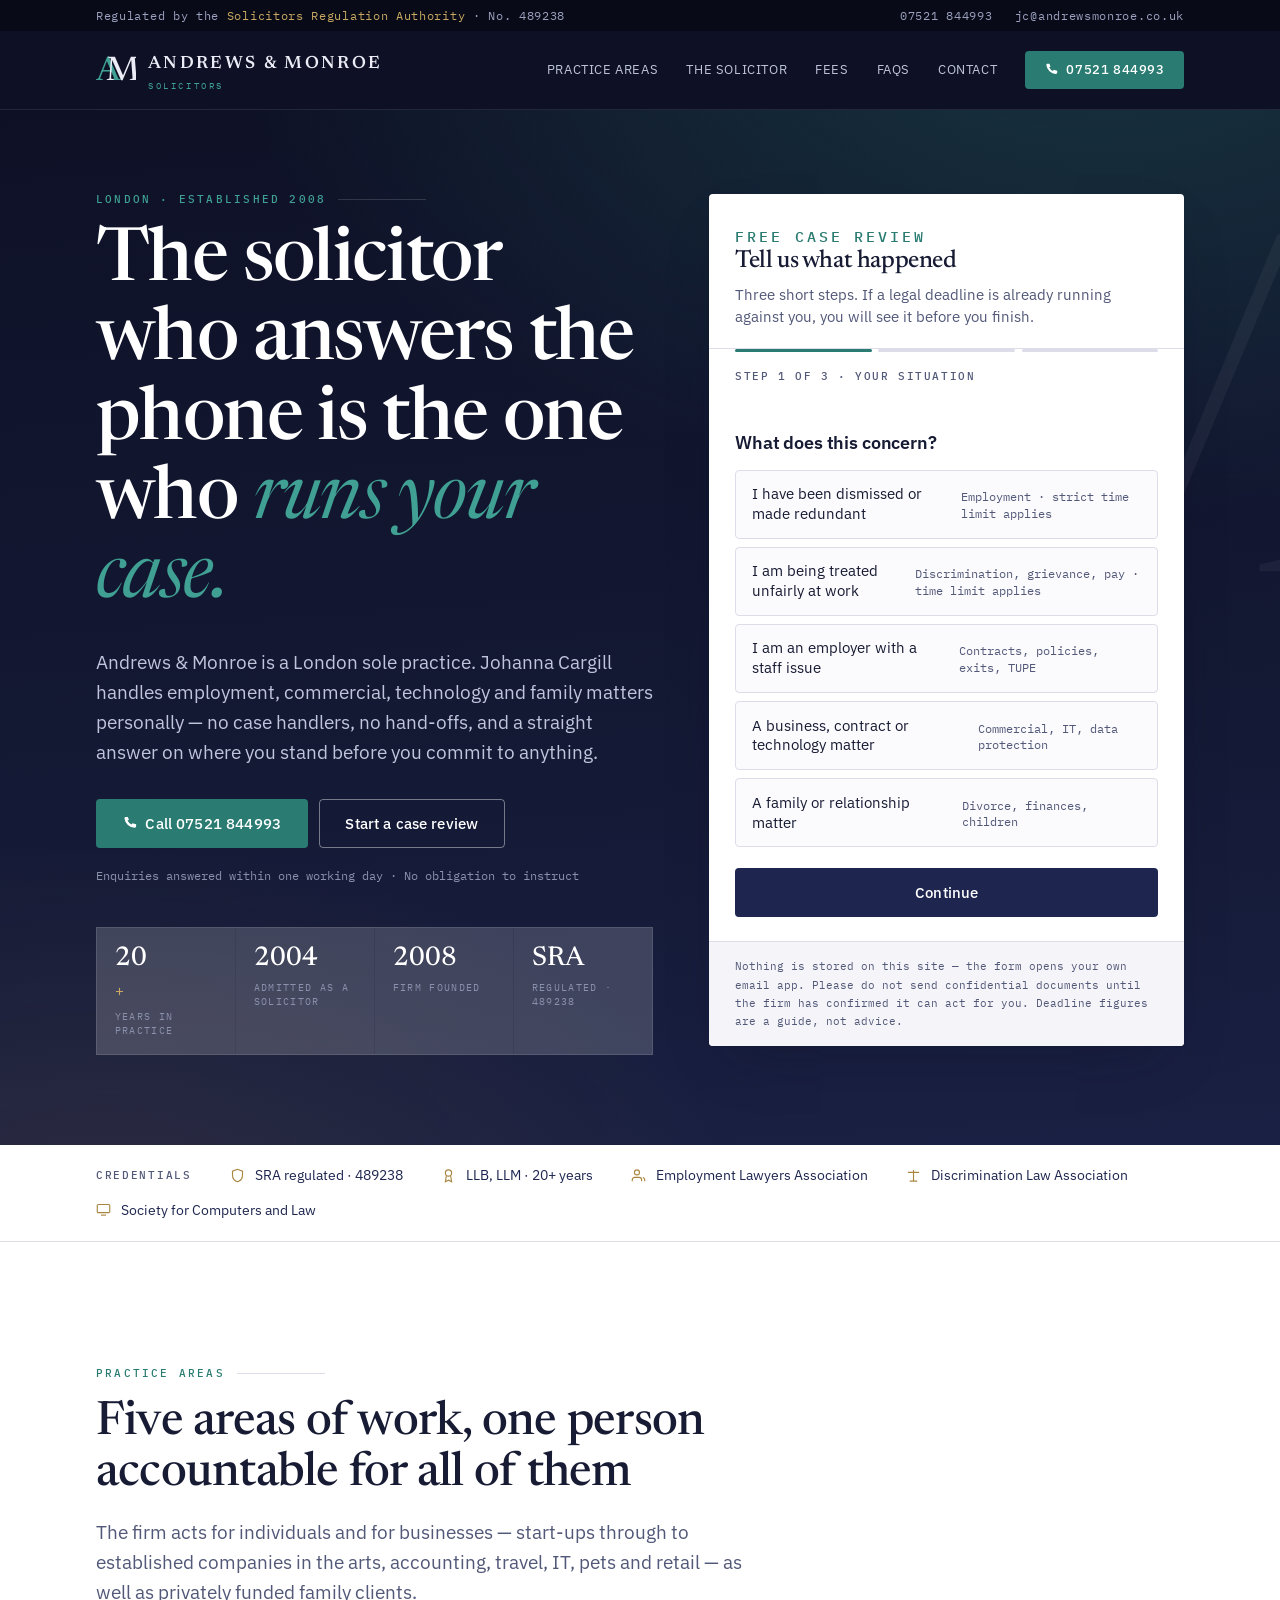
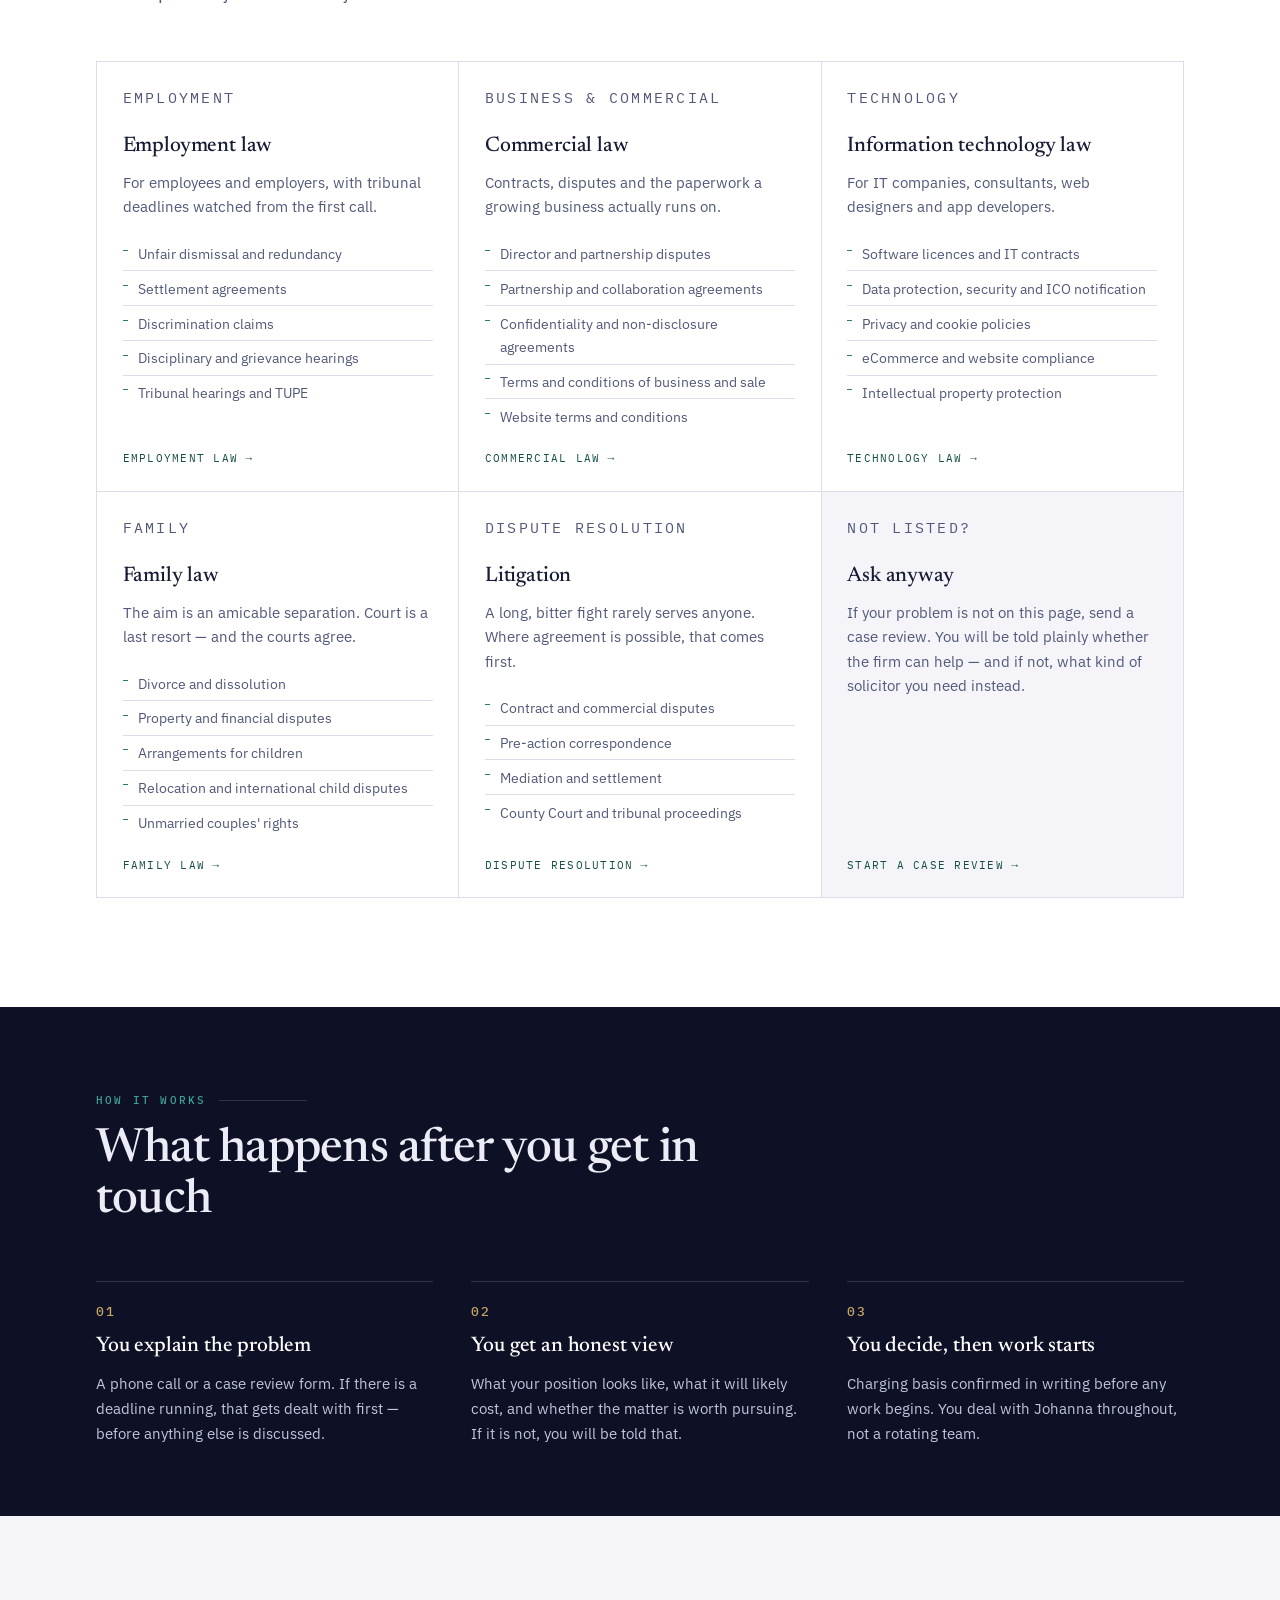
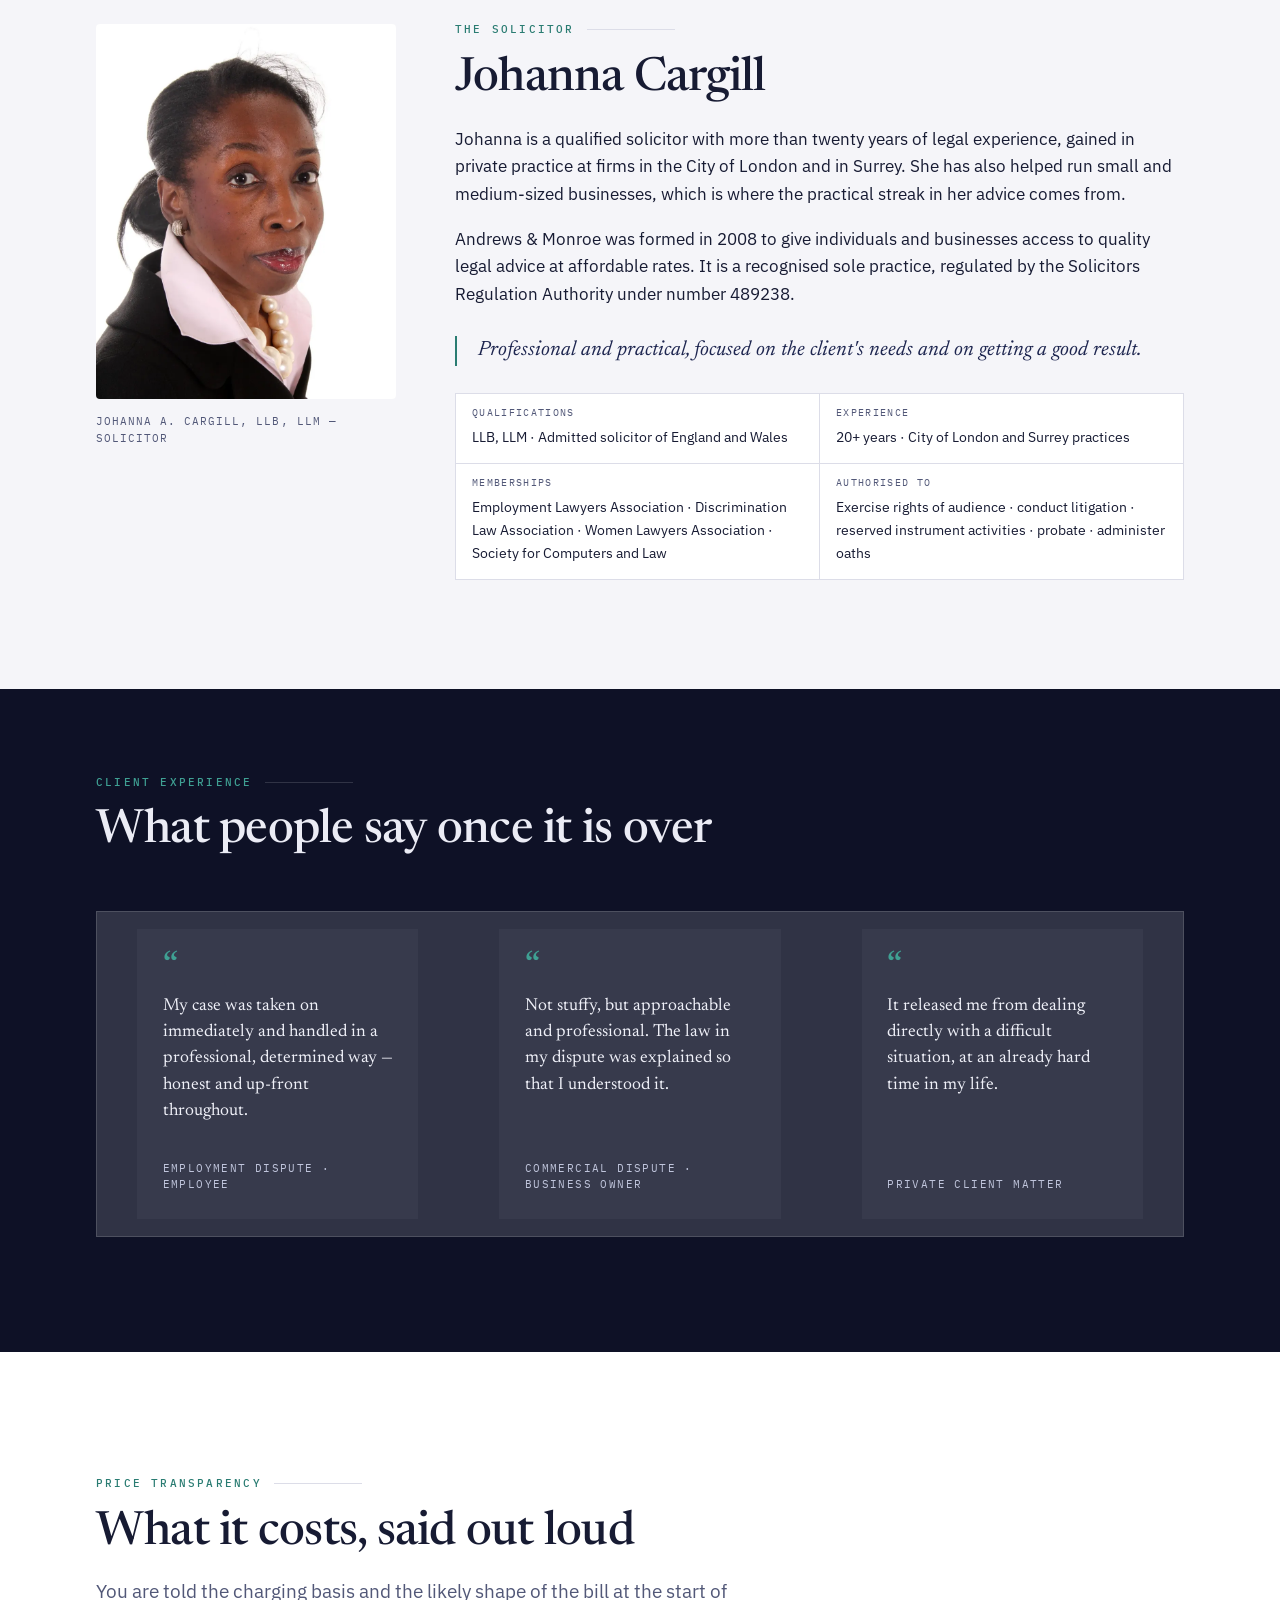
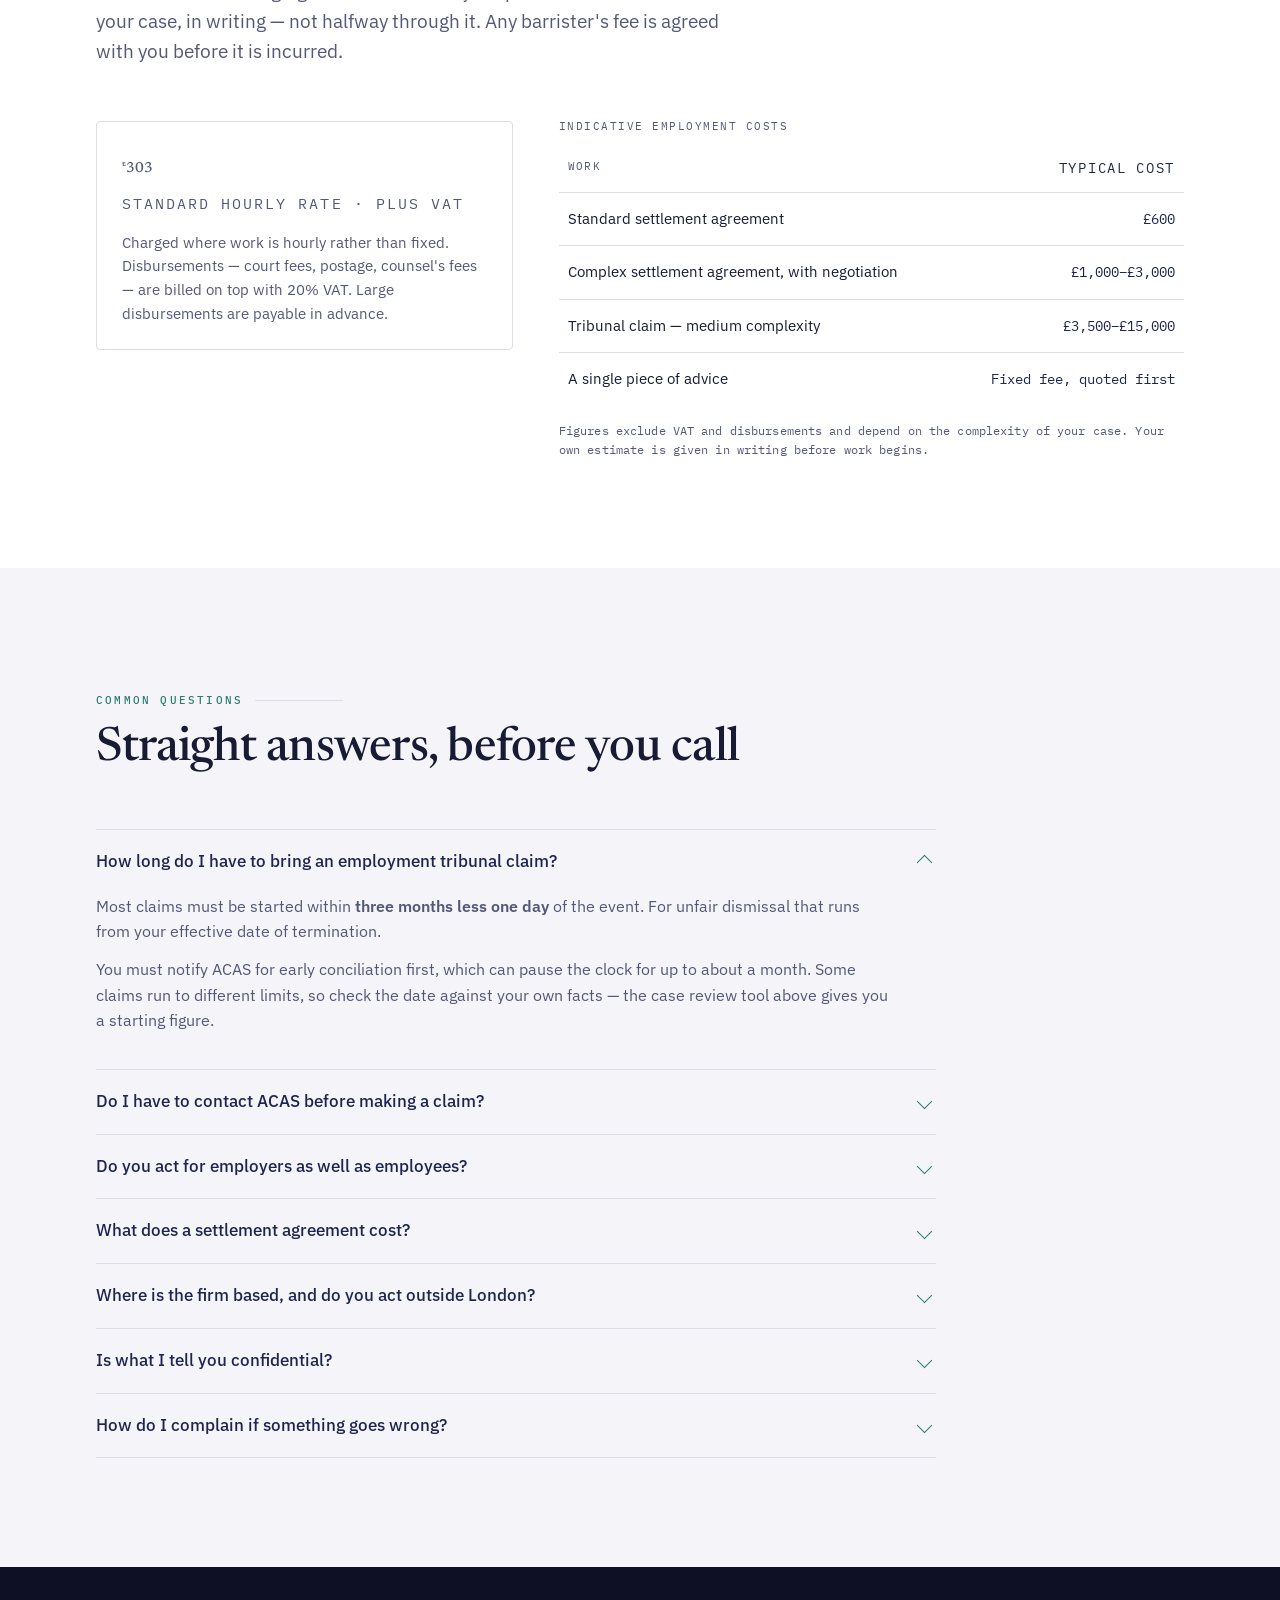
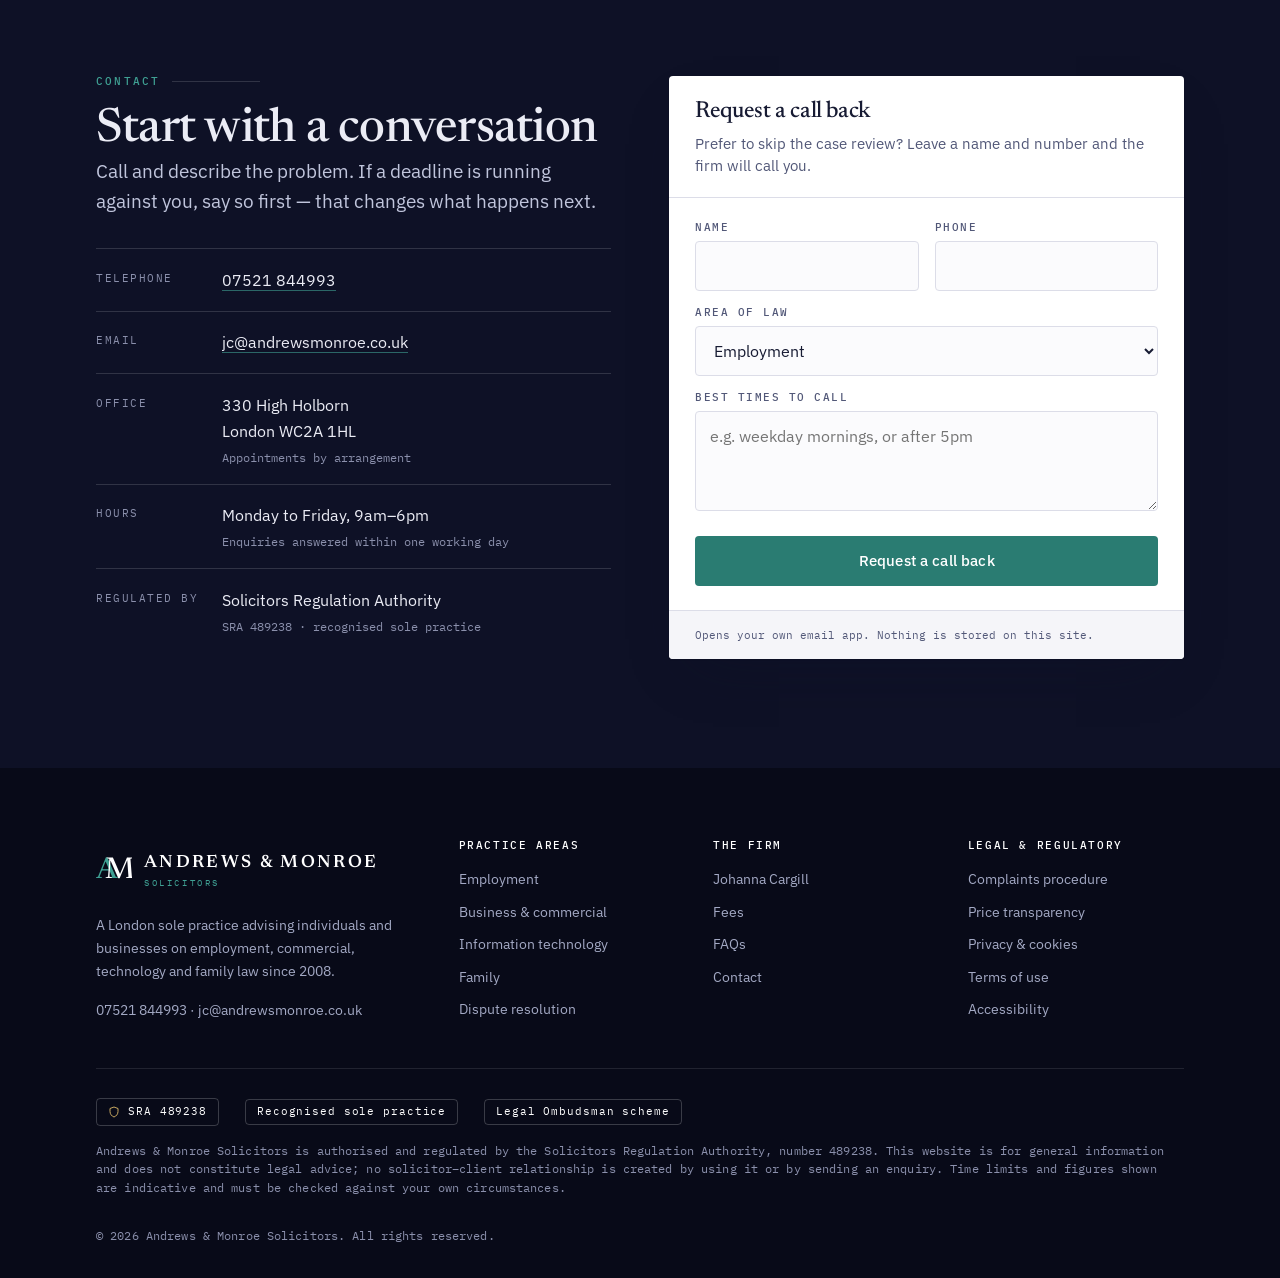
==== index.html @ 08e60b7d "Preview build of the Andrews & Monroe site Ten static pages, shared stylesheet and behaviour, self-h" ====
<!DOCTYPE html>
<html lang="en-GB">
<head>
<meta charset="utf-8">
<meta name="viewport" content="width=device-width, initial-scale=1">
<title>Andrews &amp; Monroe Solicitors | Employment, Commercial, IT &amp; Family Law, London</title>
<meta name="description" content="London solicitors for employment, business, technology and family law. Led by Johanna A. Cargill LLB LLM, 20+ years in practice. SRA regulated, no. 489238. Call 07521 844993.">
<meta name="theme-color" content="#0E1126">
<link rel="canonical" href="https://julianshaw2000.github.io/andrews-monroe-preview/index.html">
<!-- PREVIEW BUILD. Not the production markup: added at deploy time so an
     unfinished site carrying unverified regulatory content is never indexed
     under the firm's name. Remove when the content is signed off. -->
<meta name="robots" content="noindex,nofollow">

<meta property="og:type" content="website">
<meta property="og:site_name" content="Andrews &amp; Monroe Solicitors">
<meta property="og:title" content="Andrews &amp; Monroe Solicitors — London">
<meta property="og:description" content="Employment, commercial, technology and family law. Twenty years in practice. SRA regulated.">
<meta property="og:url" content="https://julianshaw2000.github.io/andrews-monroe-preview/index.html">
<meta property="og:image" content="https://julianshaw2000.github.io/andrews-monroe-preview/assets/og-image.png">
<meta property="og:image:width" content="1200">
<meta property="og:image:height" content="630">
<meta property="og:image:alt" content="Andrews &amp; Monroe Solicitors, London. Regulated by the SRA, number 489238.">
<meta name="twitter:card" content="summary_large_image">

<link rel="icon" href="assets/favicon.svg" type="image/svg+xml">
<!-- Preload only the two faces used above the fold on every page: body
     text and the h1. The rest are discovered from assets/site.css. -->
<link rel="preload" href="assets/fonts/ibm-plex-sans-vf-latin.woff2" as="font" type="font/woff2" crossorigin>
<link rel="preload" href="assets/fonts/newsreader-vf-latin.woff2" as="font" type="font/woff2" crossorigin>

<!-- ==========================================================
     STRUCTURED DATA
     Three blocks: the firm, the solicitor, and the FAQ. The FAQ
     block is what lets AI search surface these answers directly.
     ========================================================== -->
<script type="application/ld+json">
{
  "@context": "https://schema.org",
  "@graph": [
    {
      "@type": "LegalService",
      "@id": "https://www.andrewsmonroe.co.uk/#firm",
      "name": "Andrews & Monroe Solicitors",
      "description": "London sole practice providing employment, business and commercial, information technology, family law and dispute resolution services.",
      "telephone": "+447521844993",
      "email": "jc@andrewsmonroe.co.uk",
      "url": "https://www.andrewsmonroe.co.uk/",
      "foundingDate": "2008",
      "priceRange": "££",
      "identifier": "SRA 489238",
      "address": {
        "@type": "PostalAddress",
        "streetAddress": "330 High Holborn",
        "addressLocality": "London",
        "postalCode": "WC2A 1HL",
        "addressCountry": "GB"
      },
      "areaServed": { "@type": "Country", "name": "United Kingdom" },
      "knowsAbout": ["Employment law","Unfair dismissal","Discrimination","Settlement agreements","Commercial contracts","Data protection","Family law","Dispute resolution"],
      "employee": { "@id": "https://www.andrewsmonroe.co.uk/#jcargill" }
    },
    {
      "@type": "Attorney",
      "@id": "https://www.andrewsmonroe.co.uk/#jcargill",
      "name": "Johanna A. Cargill",
      "jobTitle": "Solicitor",
      "honorificSuffix": "LLB, LLM",
      "worksFor": { "@id": "https://www.andrewsmonroe.co.uk/#firm" },
      "memberOf": [
        { "@type": "Organization", "name": "Employment Lawyers Association" },
        { "@type": "Organization", "name": "Discrimination Law Association" },
        { "@type": "Organization", "name": "Society for Computers and Law" }
      ]
    },
    {
      "@type": "FAQPage",
      "mainEntity": [
        {
          "@type": "Question",
          "name": "How long do I have to bring an employment tribunal claim?",
          "acceptedAnswer": { "@type": "Answer", "text": "Most employment tribunal claims must be started within three months less one day of the event — for unfair dismissal, that runs from your effective date of termination. You must notify ACAS for early conciliation first, which can pause the clock for up to about a month. Some claims run to different limits, so the date should be checked against your own facts." }
        },
        {
          "@type": "Question",
          "name": "Do I have to contact ACAS before making a claim?",
          "acceptedAnswer": { "@type": "Answer", "text": "Yes. Before issuing most employment tribunal claims you must notify ACAS and go through early conciliation. ACAS will issue a certificate, and the conciliation period can extend your time limit. Missing this step will normally stop your claim from being accepted." }
        },
        {
          "@type": "Question",
          "name": "Do you act for employers as well as employees?",
          "acceptedAnswer": { "@type": "Answer", "text": "Yes. The firm advises both sides — employees facing dismissal, redundancy or discrimination, and employers on contracts, policies, handbooks, disciplinary and grievance processes, settlement agreements and TUPE." }
        },
        {
          "@type": "Question",
          "name": "What does a settlement agreement cost?",
          "acceptedAnswer": { "@type": "Answer", "text": "A standard settlement agreement is charged at £600. Where negotiation is needed the cost typically falls between £1,000 and £3,000. Figures exclude VAT and disbursements, and your own estimate is given in writing before work starts." }
        },
        {
          "@type": "Question",
          "name": "Where is the firm based, and do you act outside London?",
          "acceptedAnswer": { "@type": "Answer", "text": "The office is at 330 High Holborn, London WC2A 1HL, in the legal district beside Chancery Lane. The firm acts for clients across England and Wales, and most matters are handled by phone, video and email." }
        },
        {
          "@type": "Question",
          "name": "How do I complain if something goes wrong?",
          "acceptedAnswer": { "@type": "Answer", "text": "Raise it with the firm first and it will be dealt with under the firm's written complaints procedure. If you remain unhappy you can refer the matter to the Legal Ombudsman, normally within six months of the firm's final response. Concerns about a solicitor's conduct can be reported to the Solicitors Regulation Authority." }
        }
      ]
    }
  ]
}
</script>

<link rel="stylesheet" href="assets/site.css">

<style>
/* ============================================================
   HOMEPAGE-ONLY STYLES
   Shared tokens, header, buttons, fields, FAQ, footer and dock
   all come from assets/site.css. This block holds two things:

   A. HOMEPAGE OVERRIDES. The home page deliberately runs a
      larger type scale and a roomier band rhythm than the
      interior pages. That is a design decision, not drift.
   B. COMPONENTS ONLY THIS PAGE USES, so no interior page pays
      to download them.
   ============================================================ */

/* ---- A. HOMEPAGE OVERRIDES ---- */
h1,h2,h3,h4{line-height:1.08}
h1{font-size:clamp(2.6rem,5.9vw,4.6rem);letter-spacing:-.022em}
h2{font-size:clamp(1.95rem,3.7vw,2.95rem);letter-spacing:-.016em}
h3{font-size:1.32rem;letter-spacing:-.008em;line-height:1.22}
.kicker{margin-bottom:1.15rem}
.band{padding-block:clamp(62px,8.5vw,116px)}
.band.slim{padding-block:clamp(44px,5.5vw,72px)}
.head{margin-bottom:clamp(32px,4.4vw,54px)}
.head p{margin-top:1.1rem}
.foot{padding-block:clamp(46px,6vw,72px) 2rem}
.faq summary{padding:1.25rem 2.4rem 1.25rem 0;font-size:1.06rem}
.faq summary::after{top:1.65rem}
.faq__a{font-size:.98rem}
/* the fees table sets its figures in mono, right-aligned */
td:last-child,th:last-child{text-align:right;white-space:nowrap;font-family:var(--mono);font-size:.89rem;color:var(--navy)}
/* the intake wizard shows the verdict with the hidden attribute
   rather than a class, so it needs no display rule of its own */
.verdict{padding:1.15rem 1.2rem;margin-bottom:1.3rem}
.verdict__l{margin-bottom:.55rem}
.verdict__d{font-size:clamp(1.4rem,3.2vw,1.85rem)}
.verdict__c{margin-top:.8rem}
.verdict p{margin:.9rem 0 0}

/* ---- B.1 HERO ---- */
.hero{
  position:relative;overflow:hidden;color:#EBECF5;
  background:
    radial-gradient(115% 85% at 86% -12%,rgba(42,124,114,.34),transparent 60%),
    radial-gradient(80% 60% at 8% 108%,rgba(169,134,63,.13),transparent 62%),
    linear-gradient(176deg,var(--ink),#141935 62%,#1A2043);
  padding-block:clamp(52px,6.6vw,92px) clamp(0px,0vw,0px);
}
.hero__wm{position:absolute;right:-7%;top:8%;width:min(620px,62vw);opacity:.045;pointer-events:none}
.hero__grid{position:relative;display:grid;gap:clamp(36px,4.4vw,60px);grid-template-columns:minmax(0,1.08fr) minmax(0,.92fr);align-items:start}
@media (max-width:1040px){.hero__grid{grid-template-columns:1fr}}
.hero h1{color:#fff}
.hero h1 em{font-style:italic;font-weight:400;color:var(--teal-lift)}
.hero__lede{margin-top:1.6rem}
.hero__cta{display:flex;flex-wrap:wrap;gap:.7rem;margin-top:2rem}
.hero__reassure{margin-top:1.1rem;font:400 .78rem/1.6 var(--mono);color:var(--slate-2)}

/* trust row — visible inside the first screen */
.trust{margin:2.6rem 0 0;padding:0;list-style:none;display:grid;grid-template-columns:repeat(4,1fr);gap:1px;background:var(--rule-2);border:1px solid var(--rule-2)}
@media (max-width:700px){.trust{grid-template-columns:repeat(2,1fr)}}
.trust li{background:rgba(255,255,255,.035);padding:1.05rem 1.1rem}
.trust b{display:block;font:500 1.7rem/1 var(--serif);color:#fff}
.trust b .u{font-size:.55em;color:var(--brass-lift)}
.trust span{display:block;font:400 .64rem/1.35 var(--mono);text-transform:uppercase;letter-spacing:.13em;color:var(--slate-2);margin-top:.55rem}

/* hero bleeds into the intake card, which overlaps the next band */
.hero__pad{height:clamp(58px,7vw,96px)}

/* ---- B.2 INTAKE (signature element) ---- */
.intake{background:var(--white);color:var(--text);border-radius:var(--r);box-shadow:var(--lift);overflow:hidden}
.intake__top{padding:1.45rem 1.6rem 1.2rem;border-bottom:1px solid var(--rule)}
.intake__top h2{font-size:1.55rem}
.intake__top p{margin:.55rem 0 0;font-size:.92rem;color:var(--slate);line-height:1.52}
.intake__body{padding:1.5rem 1.6rem}

.prog{display:flex;gap:.4rem;padding:0 1.6rem 1.2rem}
.prog i{height:3px;flex:1;background:var(--rule);border-radius:2px;transition:background .3s}
.prog i.on{background:var(--teal)}
.prog__txt{font:500 .66rem/1 var(--mono);text-transform:uppercase;letter-spacing:.15em;color:var(--slate);padding:0 1.6rem .9rem}

.step{display:none}
.step.on{display:block;animation:fade .34s cubic-bezier(.2,.7,.3,1) both}
@keyframes fade{from{opacity:0;transform:translateY(8px)}to{opacity:1;transform:none}}
.step h3{font-size:1.15rem;font-family:var(--sans);font-weight:600;margin-bottom:1rem}

.choices{display:grid;gap:.5rem;margin-bottom:1.3rem}
.choice{
  display:flex;align-items:center;gap:.8rem;padding:.85rem 1rem;
  border:1px solid var(--rule);border-radius:var(--r);background:var(--paper-2);
  cursor:pointer;text-align:left;font:400 .96rem/1.3 var(--sans);color:var(--text);
  transition:border-color .18s,background .18s;width:100%;
}
.choice:hover{border-color:var(--teal);background:#fff}
.choice[aria-pressed="true"]{border-color:var(--teal);background:rgba(42,124,114,.07);box-shadow:inset 0 0 0 1px var(--teal)}
.choice u{display:block;text-decoration:none;font:400 .74rem/1.4 var(--mono);color:var(--slate);margin-top:.2rem}

.done{text-align:center;padding:.5rem 0 1rem}
.done__tick{width:46px;height:46px;margin:0 auto 1rem;border-radius:50%;background:rgba(42,124,114,.12);display:grid;place-items:center}
.done h3{font-family:var(--serif);font-weight:500;font-size:1.5rem;margin-bottom:.7rem}
.done p{font-size:.94rem;color:var(--slate)}

.intake__foot{background:var(--paper);border-top:1px solid var(--rule);padding:.95rem 1.6rem}
.intake__foot p{margin:0;font:400 .71rem/1.62 var(--mono);color:var(--slate)}

/* ---- B.3 CREDENTIAL BELT ---- */
.belt{background:var(--white);border-bottom:1px solid var(--rule)}
.belt__in{display:flex;flex-wrap:wrap;align-items:center;gap:1.1rem 2.4rem;padding-block:1.4rem}
.belt__lab{font:500 .66rem/1 var(--mono);text-transform:uppercase;letter-spacing:.16em;color:var(--slate)}
.belt__i{display:flex;align-items:center;gap:.6rem;font:400 .87rem/1.2 var(--sans);color:var(--navy)}
.belt__i svg{flex:none;color:var(--brass)}

/* ---- B.4 PRACTICE AREAS ---- */
.areas{display:grid;gap:1px;background:var(--rule);border:1px solid var(--rule);grid-template-columns:repeat(3,1fr)}
@media (max-width:940px){.areas{grid-template-columns:repeat(2,1fr)}}
@media (max-width:620px){.areas{grid-template-columns:1fr}}
.area{background:var(--white);padding:1.75rem 1.6rem 1.7rem;display:flex;flex-direction:column;text-decoration:none;color:inherit;position:relative;transition:background .22s}
.area::after{content:"";position:absolute;inset:0 auto 0 0;width:2px;background:var(--teal);transform:scaleY(0);transform-origin:top;transition:transform .3s cubic-bezier(.2,.7,.3,1)}
.area:hover{background:var(--paper-2)}
.area:hover::after{transform:scaleY(1)}
.area__k{font:400 .65rem/1 var(--mono);text-transform:uppercase;letter-spacing:.15em;color:var(--slate)}
.area h3{margin:.75rem 0 .7rem}
.area > p{font-size:.94rem;color:var(--slate);margin-bottom:1.05rem}
.area ul{margin:0;padding:0;list-style:none;font-size:.9rem;color:var(--slate)}
.area li{padding:.33rem 0 .33rem .95rem;position:relative;border-top:1px solid var(--rule)}
.area li:first-child{border-top:0}
.area li::before{content:"";position:absolute;left:0;top:.93em;width:5px;height:1px;background:var(--teal)}
.area__go{margin-top:auto;padding-top:1.2rem;font:400 .71rem/1 var(--mono);letter-spacing:.11em;text-transform:uppercase;color:var(--teal-deep);display:inline-flex;align-items:center;gap:.45rem}
.area__go span{transition:transform .2s;display:inline-block}
.area:hover .area__go span{transform:translateX(4px)}
.area.quiet{background:var(--paper)}

/* ---- B.5 PROCESS (a real sequence, so numbered) ---- */
.steps{display:grid;gap:clamp(24px,3vw,40px);grid-template-columns:repeat(3,1fr);counter-reset:s}
@media (max-width:820px){.steps{grid-template-columns:1fr}}
.stepc{counter-increment:s;padding-top:1.5rem;border-top:1px solid var(--rule-2)}
.stepc::before{content:"0" counter(s);display:block;font:500 .8rem/1 var(--mono);letter-spacing:.14em;color:var(--brass-lift);margin-bottom:1rem}
.stepc h3{color:#fff;margin-bottom:.7rem}
.stepc p{font-size:.95rem;color:#C0C5DC}

/* ---- B.6 BIO ---- */
.bio{display:grid;gap:clamp(30px,4.6vw,62px);grid-template-columns:minmax(0,300px) minmax(0,1fr);align-items:start}
@media (max-width:880px){.bio{grid-template-columns:1fr}}
.shot{position:relative;background:var(--navy);border-radius:var(--r);overflow:hidden;aspect-ratio:4/5}
/* The 4:5 box is fixed, so object-fit does the cropping rather than the
   image dictating the layout. The intrinsic width/height on the <img>
   reserves the space before it loads, so nothing shifts. */
.shot img{width:100%;height:100%;object-fit:cover;display:block}
.shot__cap{margin-top:.8rem;font:400 .71rem/1.5 var(--mono);letter-spacing:.09em;text-transform:uppercase;color:var(--slate)}
.bio blockquote{margin:1.7rem 0;padding-left:1.3rem;border-left:2px solid var(--teal);font:italic 400 1.3rem/1.45 var(--serif);color:var(--navy)}
.creds{margin:1.7rem 0 0;padding:0;list-style:none;display:grid;gap:1px;background:var(--rule);border:1px solid var(--rule);grid-template-columns:repeat(2,1fr)}
@media (max-width:560px){.creds{grid-template-columns:1fr}}
.creds li{background:var(--white);padding:.9rem 1rem;font-size:.9rem}
.creds b{display:block;font:400 .64rem/1 var(--mono);text-transform:uppercase;letter-spacing:.13em;color:var(--slate);margin-bottom:.4rem;font-weight:400}

/* ---- B.7 TESTIMONIALS ---- */
.quotes{display:grid;gap:1px;background:var(--rule-2);border:1px solid var(--rule-2);grid-template-columns:repeat(3,1fr)}
@media (max-width:860px){.quotes{grid-template-columns:1fr}}
.q{background:rgba(255,255,255,.035);padding:1.7rem 1.6rem;display:flex;flex-direction:column}
.q__m{font:500 2.3rem/.6 var(--serif);color:var(--teal-lift);display:block;margin-bottom:.9rem}
.q p{font:400 1.09rem/1.5 var(--serif);color:#EFF0F8}
/* Not --slate-2 here. The quote panel stacks two white overlays over
   --ink, lifting its background to about #37394B, where --slate-2 falls
   to 3.61:1. #C0C5DC is the site's existing dark-background secondary
   colour and clears 6.6:1 on the same panel. */
.q cite{margin-top:auto;padding-top:1.1rem;font:400 .67rem/1.5 var(--mono);font-style:normal;text-transform:uppercase;letter-spacing:.13em;color:#C0C5DC}

/* ---- B.8 FEES ---- */
.fees{display:grid;gap:clamp(28px,3.6vw,54px);grid-template-columns:minmax(0,.8fr) minmax(0,1.2fr);align-items:start}
@media (max-width:880px){.fees{grid-template-columns:1fr}}
.rate{background:var(--white);border:1px solid var(--rule);border-radius:var(--r);padding:1.5rem 1.55rem}
.rate__n{font:500 clamp(2.6rem,6vw,3.5rem)/1 var(--serif);color:var(--navy)}
.rate__n sup{font-size:.4em;vertical-align:super;color:var(--slate)}
.rate__u{font:400 .68rem/1.4 var(--mono);text-transform:uppercase;letter-spacing:.14em;color:var(--slate);margin-top:.65rem}
.rate p{margin-top:1.05rem;font-size:.91rem;color:var(--slate)}

/* ---- B.9 CONTACT ---- */
.contact{display:grid;gap:clamp(34px,4.6vw,66px);grid-template-columns:1fr 1fr;align-items:start}
@media (max-width:880px){.contact{grid-template-columns:1fr}}
.dl{margin:2rem 0 0}
.dl > div{display:grid;grid-template-columns:110px 1fr;gap:1rem;padding:1.1rem 0;border-top:1px solid var(--rule-2)}
@media (max-width:480px){.dl > div{grid-template-columns:1fr;gap:.3rem}}
.dl dt{font:400 .67rem/1.4 var(--mono);text-transform:uppercase;letter-spacing:.14em;color:var(--slate-2);padding-top:.24rem}
.dl dd{margin:0;font-size:1.01rem;color:#EBECF5}
.dl dd a{text-decoration:none;border-bottom:1px solid rgba(63,160,147,.6)}
.dl dd a:hover{color:#fff;border-bottom-color:var(--teal-lift)}
.dl small{display:block;font:400 .72rem/1.5 var(--mono);color:var(--slate-2);margin-top:.3rem}
</style>
</head>

<body>
<a class="skip" href="#main">Skip to main content</a>

<!-- ================= UTILITY STRIP ================= -->
<!-- role="region" so the SRA number and contact details are not
     orphaned outside every landmark on the page. -->
<div class="strip" role="region" aria-label="Regulatory and contact details">
  <div class="strip__in">
    <span>Regulated by the <b>Solicitors Regulation Authority</b> &middot; No. 489238</span>
    <span class="strip__right">
      <a href="tel:+447521844993">07521 844993</a>
      <a href="mailto:jc@andrewsmonroe.co.uk">jc@andrewsmonroe.co.uk</a>
    </span>
  </div>
</div>

<!-- ================= HEADER ================= -->
<header class="bar">
  <div class="bar__in">
    <a class="brand" href="#top" aria-label="Andrews and Monroe Solicitors — home">
      <svg class="mono-mark" width="40" height="34" viewBox="0 0 40 34" aria-hidden="true">
        <text x="0" y="27" font-size="34" fill="#3FA093">A</text>
        <text x="10" y="27" font-size="34" fill="currentColor">M</text>
      </svg>
      <span>
        <span class="brand__n">Andrews &amp; Monroe</span>
        <span class="brand__s">Solicitors</span>
      </span>
    </a>

    <button class="burger" id="burger" aria-expanded="false" aria-controls="nav" aria-label="Open menu"><i></i></button>

    <nav class="nav" id="nav" aria-label="Main">
      <a href="#areas">Practice areas</a>
      <a href="#bio">The solicitor</a>
      <a href="#fees">Fees</a>
      <a href="#faq">FAQs</a>
      <a href="#contact">Contact</a>
      <a class="btn teal" href="tel:+447521844993">
        <svg width="13" height="13" viewBox="0 0 16 16" fill="currentColor" aria-hidden="true"><path d="M3.2 1h2.3l1.3 3.2-1.6 1a8.6 8.6 0 0 0 4.6 4.6l1-1.6L15 9.5v2.3c0 .9-.7 1.6-1.6 1.6A12.4 12.4 0 0 1 1.6 2.6C1.6 1.7 2.3 1 3.2 1Z"/></svg>
        07521 844993
      </a>
    </nav>
  </div>
</header>

<main id="main">

<!-- ================= HERO ================= -->
<section class="hero dark" id="top">
  <svg class="hero__wm" viewBox="0 0 200 150" aria-hidden="true">
    <text x="0" y="122" font-family="Newsreader, serif" font-size="152" fill="#3FA093">A</text>
    <text x="54" y="122" font-family="Newsreader, serif" font-size="152" fill="#ffffff">M</text>
  </svg>

  <div class="shell hero__grid">
    <div>
      <p class="kicker">London &middot; Established 2008</p>
      <h1>The solicitor who answers the phone is the one who <em>runs your case.</em></h1>
      <p class="lede hero__lede">Andrews &amp; Monroe is a London sole practice. Johanna Cargill handles employment,
        commercial, technology and family matters personally — no case handlers, no hand-offs, and a straight answer on
        where you stand before you commit to anything.</p>

      <div class="hero__cta">
        <a class="btn teal" href="tel:+447521844993">
          <svg width="14" height="14" viewBox="0 0 16 16" fill="currentColor" aria-hidden="true"><path d="M3.2 1h2.3l1.3 3.2-1.6 1a8.6 8.6 0 0 0 4.6 4.6l1-1.6L15 9.5v2.3c0 .9-.7 1.6-1.6 1.6A12.4 12.4 0 0 1 1.6 2.6C1.6 1.7 2.3 1 3.2 1Z"/></svg>
          Call 07521 844993
        </a>
        <a class="btn line" href="#intake">Start a case review</a>
      </div>
      <p class="hero__reassure">Enquiries answered within one working day &middot; No obligation to instruct</p>

      <ul class="trust">
        <li><b>20<span class="u">+</span></b><span>Years in practice</span></li>
        <!-- Was "95% of clients satisfied with outcome", carried over from the
             current Squarespace site with no verifiable source. Replaced with the
             admission date, which anyone can check on the SRA and Law Society
             registers. "20+ years" above is the rounded duration; this is the
             primary fact behind it. -->
        <li><b>2004</b><span>Admitted as a solicitor</span></li>
        <li><b>2008</b><span>Firm founded</span></li>
        <li><b>SRA</b><span>Regulated &middot; 489238</span></li>
      </ul>
    </div>

    <!-- ===== SIGNATURE: three-step case review with deadline triage ===== -->
    <div class="intake" id="intake">
      <div class="intake__top">
        <!-- TODO(verify): "Free case review" is a price claim. Confirm the first
             call and case review really are free of charge in every instance,
             and that nothing is chargeable before the client care letter. If
             there is any qualification, say it here rather than in the footer. -->
        <p class="kicker" style="color:var(--teal)">Free case review</p>
        <h2>Tell us what happened</h2>
        <p>Three short steps. If a legal deadline is already running against you, you will see it before you finish.</p>
      </div>

      <div class="prog" aria-hidden="true"><i class="on" id="p1"></i><i id="p2"></i><i id="p3"></i></div>
      <p class="prog__txt" id="ptxt">Step 1 of 3 &middot; Your situation</p>

      <div class="intake__body">

        <!-- STEP 1 -->
        <div class="step on" id="s1">
          <h3>What does this concern?</h3>
          <div class="choices" id="matter" role="group" aria-label="Type of matter">
            <button class="choice" type="button" data-v="dismissal" data-clock="1" aria-pressed="false">I have been dismissed or made redundant<u>Employment &middot; strict time limit applies</u></button>
            <button class="choice" type="button" data-v="discrimination" data-clock="1" aria-pressed="false">I am being treated unfairly at work<u>Discrimination, grievance, pay &middot; time limit applies</u></button>
            <button class="choice" type="button" data-v="employer" data-clock="0" aria-pressed="false">I am an employer with a staff issue<u>Contracts, policies, exits, TUPE</u></button>
            <button class="choice" type="button" data-v="business" data-clock="0" aria-pressed="false">A business, contract or technology matter<u>Commercial, IT, data protection</u></button>
            <button class="choice" type="button" data-v="family" data-clock="0" aria-pressed="false">A family or relationship matter<u>Divorce, finances, children</u></button>
          </div>
          <p class="err" id="e1">Choose the option that fits best — you can explain the detail later.</p>
          <button class="btn dark-btn full" id="n1" type="button">Continue</button>
        </div>

        <!-- STEP 2 -->
        <div class="step" id="s2">
          <h3 id="s2h">When did it happen?</h3>
          <label class="field" for="d2">
            <span class="field__l">Date of the event</span>
            <input type="date" id="d2">
          </label>
          <p class="err" id="e2">Please enter a date so the time limit can be checked.</p>
          <div class="verdict" id="verdict" hidden>
            <p class="verdict__l" id="vl">Likely deadline to start a claim</p>
            <p class="verdict__d" id="vd"></p>
            <p class="verdict__c"><b id="vn"></b> <span id="vu"></span></p>
            <p id="vnote"></p>
          </div>
          <div class="row">
            <button class="btn line-dark" id="b2" type="button">Back</button>
            <button class="btn dark-btn" id="n2" type="button">Continue</button>
          </div>
        </div>

        <!-- STEP 3 -->
        <div class="step" id="s3">
          <h3>How should we reach you?</h3>
          <div class="pair">
            <label class="field" for="f-name"><span class="field__l">Name</span><input type="text" id="f-name" autocomplete="name"></label>
            <label class="field" for="f-tel"><span class="field__l">Phone</span><input type="tel" id="f-tel" autocomplete="tel"></label>
          </div>
          <label class="field" for="f-mail"><span class="field__l">Email</span><input type="email" id="f-mail" autocomplete="email"></label>
          <label class="field" for="f-msg"><span class="field__l">Anything else &amp; best times to call</span><textarea id="f-msg" placeholder="A sentence or two is plenty."></textarea></label>
          <p class="err" id="e3">A name and a phone number or email are needed so the firm can reply.</p>
          <div class="row">
            <button class="btn line-dark" id="b3" type="button">Back</button>
            <button class="btn teal" id="send" type="button">Send case review</button>
          </div>
        </div>

        <!-- DONE -->
        <div class="step" id="s4">
          <div class="done">
            <div class="done__tick" aria-hidden="true">
              <svg width="22" height="22" viewBox="0 0 24 24" fill="none" stroke="#2A7C72" stroke-width="2.2" stroke-linecap="round" stroke-linejoin="round"><path d="M20 6 9 17l-5-5"/></svg>
            </div>
            <h3>Your email app is open</h3>
            <p>Your details are ready to send to jc@andrewsmonroe.co.uk. Press send in your mail app and the firm will
              come back to you within one working day. If it is urgent, call 07521 844993 now.</p>
            <div class="row" style="margin-top:1.3rem">
              <a class="btn teal" href="tel:+447521844993">Call instead</a>
              <button class="btn line-dark" id="again" type="button">Start again</button>
            </div>
          </div>
        </div>

      </div>

      <div class="intake__foot">
        <p>Nothing is stored on this site — the form opens your own email app. Please do not send confidential documents
          until the firm has confirmed it can act for you. Deadline figures are a guide, not advice.</p>
      </div>
    </div>
  </div>
  <div class="hero__pad"></div>
</section>

<!-- ================= CREDENTIAL BELT ================= -->
<div class="belt">
  <div class="shell belt__in">
    <span class="belt__lab">Credentials</span>
    <span class="belt__i"><svg width="15" height="15" viewBox="0 0 24 24" fill="none" stroke="currentColor" stroke-width="1.8"><path d="M12 2 4 5v6c0 5 3.4 9.4 8 11 4.6-1.6 8-6 8-11V5l-8-3Z"/></svg> SRA regulated &middot; 489238</span>
    <span class="belt__i"><svg width="15" height="15" viewBox="0 0 24 24" fill="none" stroke="currentColor" stroke-width="1.8"><circle cx="12" cy="8" r="5"/><path d="M8.5 13 7 22l5-2.5 5 2.5-1.5-9"/></svg> LLB, LLM &middot; 20+ years</span>
    <span class="belt__i"><svg width="15" height="15" viewBox="0 0 24 24" fill="none" stroke="currentColor" stroke-width="1.8"><path d="M17 21v-2a4 4 0 0 0-4-4H6a4 4 0 0 0-4 4v2"/><circle cx="9.5" cy="7" r="4"/><path d="M22 21v-2a4 4 0 0 0-3-3.9"/></svg> Employment Lawyers Association</span>
    <span class="belt__i"><svg width="15" height="15" viewBox="0 0 24 24" fill="none" stroke="currentColor" stroke-width="1.8"><path d="M12 3v18M3 7h18M6 21h12"/></svg> Discrimination Law Association</span>
    <span class="belt__i"><svg width="15" height="15" viewBox="0 0 24 24" fill="none" stroke="currentColor" stroke-width="1.8"><rect x="2" y="4" width="20" height="13" rx="2"/><path d="M8 21h8"/></svg> Society for Computers and Law</span>
  </div>
</div>

<!-- ================= PRACTICE AREAS ================= -->
<section class="band white" id="areas">
  <div class="shell">
    <div class="head rv">
      <p class="kicker">Practice areas</p>
      <h2>Five areas of work, one person accountable for all of them</h2>
      <p class="lede">The firm acts for individuals and for businesses — start-ups through to established companies in
        the arts, accounting, travel, IT, pets and retail — as well as privately funded family clients.</p>
    </div>

    <div class="areas rv">
      <a class="area" href="employment.html">
        <p class="area__k">Employment</p>
        <h3>Employment law</h3>
        <p>For employees and employers, with tribunal deadlines watched from the first call.</p>
        <ul>
          <li>Unfair dismissal and redundancy</li>
          <li>Settlement agreements</li>
          <li>Discrimination claims</li>
          <li>Disciplinary and grievance hearings</li>
          <li>Tribunal hearings and TUPE</li>
        </ul>
        <span class="area__go">Employment law <span>&rarr;</span></span>
      </a>

      <a class="area" href="commercial.html">
        <p class="area__k">Business &amp; commercial</p>
        <h3>Commercial law</h3>
        <p>Contracts, disputes and the paperwork a growing business actually runs on.</p>
        <ul>
          <li>Director and partnership disputes</li>
          <li>Partnership and collaboration agreements</li>
          <li>Confidentiality and non-disclosure agreements</li>
          <li>Terms and conditions of business and sale</li>
          <li>Website terms and conditions</li>
        </ul>
        <span class="area__go">Commercial law <span>&rarr;</span></span>
      </a>

      <a class="area" href="technology.html">
        <p class="area__k">Technology</p>
        <h3>Information technology law</h3>
        <p>For IT companies, consultants, web designers and app developers.</p>
        <ul>
          <li>Software licences and IT contracts</li>
          <li>Data protection, security and ICO notification</li>
          <li>Privacy and cookie policies</li>
          <li>eCommerce and website compliance</li>
          <li>Intellectual property protection</li>
        </ul>
        <span class="area__go">Technology law <span>&rarr;</span></span>
      </a>

      <a class="area" href="family.html">
        <p class="area__k">Family</p>
        <h3>Family law</h3>
        <p>The aim is an amicable separation. Court is a last resort — and the courts agree.</p>
        <ul>
          <li>Divorce and dissolution</li>
          <li>Property and financial disputes</li>
          <li>Arrangements for children</li>
          <li>Relocation and international child disputes</li>
          <li>Unmarried couples' rights</li>
        </ul>
        <span class="area__go">Family law <span>&rarr;</span></span>
      </a>

      <a class="area" href="disputes.html">
        <p class="area__k">Dispute resolution</p>
        <h3>Litigation</h3>
        <p>A long, bitter fight rarely serves anyone. Where agreement is possible, that comes first.</p>
        <ul>
          <li>Contract and commercial disputes</li>
          <li>Pre-action correspondence</li>
          <li>Mediation and settlement</li>
          <li>County Court and tribunal proceedings</li>
        </ul>
        <span class="area__go">Dispute resolution <span>&rarr;</span></span>
      </a>

      <a class="area quiet" href="#intake">
        <p class="area__k">Not listed?</p>
        <h3>Ask anyway</h3>
        <p>If your problem is not on this page, send a case review. You will be told plainly whether the firm can help
          — and if not, what kind of solicitor you need instead.</p>
        <span class="area__go">Start a case review <span>&rarr;</span></span>
      </a>
    </div>
  </div>
</section>

<!-- ================= PROCESS ================= -->
<section class="band ink dark slim">
  <div class="shell">
    <div class="head rv">
      <p class="kicker">How it works</p>
      <h2>What happens after you get in touch</h2>
    </div>
    <div class="steps rv">
      <div class="stepc">
        <h3>You explain the problem</h3>
        <p>A phone call or a case review form. If there is a deadline running, that gets dealt with first — before
          anything else is discussed.</p>
      </div>
      <div class="stepc">
        <h3>You get an honest view</h3>
        <p>What your position looks like, what it will likely cost, and whether the matter is worth pursuing. If it is
          not, you will be told that.</p>
      </div>
      <div class="stepc">
        <h3>You decide, then work starts</h3>
        <p>Charging basis confirmed in writing before any work begins. You deal with Johanna throughout, not a
          rotating team.</p>
      </div>
    </div>
  </div>
</section>

<!-- ================= BIO ================= -->
<section class="band paper" id="bio">
  <div class="shell bio">
    <div class="rv">
      <figure style="margin:0">
        <div class="shot">
          <!-- Source: the firm's own site, /about-1. The client has confirmed
               authorisation to use it. See CLAUDE.md. -->
          <img src="assets/johanna-cargill.webp" width="880" height="1100" loading="lazy" decoding="async"
               alt="Johanna A. Cargill, the solicitor who runs Andrews &amp; Monroe, photographed against a plain background">
        </div>
        <figcaption class="shot__cap">Johanna A. Cargill, LLB, LLM &mdash; Solicitor</figcaption>
      </figure>
    </div>

    <div class="rv">
      <p class="kicker">The solicitor</p>
      <h2>Johanna Cargill</h2>
      <p style="margin-top:1.3rem">Johanna is a qualified solicitor with more than twenty years of legal experience,
        gained in private practice at firms in the City of London and in Surrey. She has also helped run small and
        medium-sized businesses, which is where the practical streak in her advice comes from.</p>
      <p>Andrews &amp; Monroe was formed in 2008 to give individuals and businesses access to quality legal advice at
        affordable rates. It is a recognised sole practice, regulated by the Solicitors Regulation Authority under
        number 489238.</p>
      <blockquote>Professional and practical, focused on the client's needs and on getting a good result.</blockquote>

      <ul class="creds">
        <li><b>Qualifications</b>LLB, LLM &middot; Admitted solicitor of England and Wales</li>
        <li><b>Experience</b>20+ years &middot; City of London and Surrey practices</li>
        <li><b>Memberships</b>Employment Lawyers Association &middot; Discrimination Law Association &middot; Women Lawyers Association &middot; Society for Computers and Law</li>
        <li><b>Authorised to</b>Exercise rights of audience &middot; conduct litigation &middot; reserved instrument activities &middot; probate &middot; administer oaths</li>
      </ul>
    </div>
  </div>
</section>

<!-- ================= TESTIMONIALS ================= -->
<section class="band ink dark slim">
  <div class="shell">
    <div class="head rv">
      <p class="kicker">Client experience</p>
      <h2>What people say once it is over</h2>
    </div>
    <div class="quotes rv">
      <blockquote class="q">
        <span class="q__m" aria-hidden="true">&ldquo;</span>
        <p>My case was taken on immediately and handled in a professional, determined way — honest and up-front
          throughout.</p>
        <cite>Employment dispute &middot; employee</cite>
      </blockquote>
      <blockquote class="q">
        <span class="q__m" aria-hidden="true">&ldquo;</span>
        <p>Not stuffy, but approachable and professional. The law in my dispute was explained so that I understood
          it.</p>
        <cite>Commercial dispute &middot; business owner</cite>
      </blockquote>
      <blockquote class="q">
        <span class="q__m" aria-hidden="true">&ldquo;</span>
        <p>It released me from dealing directly with a difficult situation, at an already hard time in my life.</p>
        <cite>Private client matter</cite>
      </blockquote>
    </div>
    <p class="micro rv" style="margin-top:1.6rem">Comments from past clients, used with permission and shortened.
      Outcomes depend on the facts of each case.</p>
  </div>
</section>

<!-- ================= FEES ================= -->
<section class="band white" id="fees">
  <div class="shell">
    <div class="head rv">
      <p class="kicker">Price transparency</p>
      <h2>What it costs, said out loud</h2>
      <p class="lede">You are told the charging basis and the likely shape of the bill at the start of your case, in
        writing — not halfway through it. Any barrister's fee is agreed with you before it is incurred.</p>
    </div>

    <div class="fees rv">
      <div class="rate">
        <p class="rate__n"><sup>&pound;</sup>303</p>
        <p class="rate__u">Standard hourly rate &middot; plus VAT</p>
        <p>Charged where work is hourly rather than fixed. Disbursements — court fees, postage, counsel's fees — are
          billed on top with 20% VAT. Large disbursements are payable in advance.</p>
      </div>
      <div>
        <table>
          <caption>Indicative employment costs</caption>
          <thead><tr><th scope="col">Work</th><th scope="col">Typical cost</th></tr></thead>
          <tbody>
            <tr><td>Standard settlement agreement</td><td>&pound;600</td></tr>
            <tr><td>Complex settlement agreement, with negotiation</td><td>&pound;1,000&ndash;&pound;3,000</td></tr>
            <tr><td>Tribunal claim &mdash; medium complexity</td><td>&pound;3,500&ndash;&pound;15,000</td></tr>
            <tr><td>A single piece of advice</td><td>Fixed fee, quoted first</td></tr>
          </tbody>
        </table>
        <p class="micro" style="margin-top:1rem">Figures exclude VAT and disbursements and depend on the complexity of
          your case. Your own estimate is given in writing before work begins.</p>
      </div>
    </div>
  </div>
</section>

<!-- ================= FAQ ================= -->
<section class="band paper" id="faq">
  <div class="shell">
    <div class="head rv">
      <p class="kicker">Common questions</p>
      <h2>Straight answers, before you call</h2>
    </div>

    <div class="faq rv">
      <details open>
        <summary>How long do I have to bring an employment tribunal claim?</summary>
        <div class="faq__a">
          <p>Most claims must be started within <strong>three months less one day</strong> of the event. For unfair
            dismissal that runs from your effective date of termination.</p>
          <p>You must notify ACAS for early conciliation first, which can pause the clock for up to about a month. Some
            claims run to different limits, so check the date against your own facts — the case review tool above gives
            you a starting figure.</p>
        </div>
      </details>

      <details>
        <summary>Do I have to contact ACAS before making a claim?</summary>
        <div class="faq__a">
          <p>Yes, for most employment tribunal claims. ACAS early conciliation is compulsory, and ACAS issues a
            certificate at the end of it. The conciliation period can extend your time limit, but skipping the step
            will normally stop your claim from being accepted at all.</p>
        </div>
      </details>

      <details>
        <summary>Do you act for employers as well as employees?</summary>
        <div class="faq__a">
          <p>Yes — both. For employees: dismissal, redundancy, discrimination, settlement agreements and tribunal
            claims. For employers: contracts, policies and handbooks, disciplinary and grievance processes, exits,
            settlement agreements and TUPE.</p>
        </div>
      </details>

      <details>
        <summary>What does a settlement agreement cost?</summary>
        <div class="faq__a">
          <p>A standard settlement agreement is £600. Where negotiation is needed, expect £1,000 to £3,000 depending on
            complexity. Figures exclude VAT and disbursements, and where your employer is contributing to your legal
            fees that is factored in from the start.</p>
        </div>
      </details>

      <details>
        <summary>Where is the firm based, and do you act outside London?</summary>
        <div class="faq__a">
          <p>The office is at 330 High Holborn, London WC2A 1HL, in the legal district beside Chancery Lane. The firm
            acts for clients across England and Wales, and most matters are handled by phone, video and email.
            Appointments in person are by arrangement.</p>
        </div>
      </details>

      <details>
        <summary>Is what I tell you confidential?</summary>
        <div class="faq__a">
          <p>Yes. Anything you tell a solicitor about your matter is confidential, including at the enquiry stage and
            whether or not you go on to instruct the firm. That said, please keep your first message brief and avoid
            sending documents until the firm has confirmed there is no conflict and that it can act for you.</p>
        </div>
      </details>

      <details>
        <summary>How do I complain if something goes wrong?</summary>
        <div class="faq__a">
          <p>Raise it with the firm first and it will be handled under the firm's written complaints procedure, which
            is provided at the start of your matter. If you are still unhappy you can take the complaint to the
            <strong>Legal Ombudsman</strong>, normally within six months of the firm's final response. Concerns about a
            solicitor's professional conduct can be reported to the <strong>Solicitors Regulation Authority</strong>.</p>
        </div>
      </details>
    </div>
  </div>
</section>

<!-- ================= CONTACT ================= -->
<section class="band ink dark" id="contact">
  <div class="shell contact">
    <div class="rv">
      <p class="kicker">Contact</p>
      <h2>Start with a conversation</h2>
      <p class="lede">Call and describe the problem. If a deadline is running against you, say so first — that changes
        what happens next.</p>

      <dl class="dl">
        <div><dt>Telephone</dt><dd><a href="tel:+447521844993">07521 844993</a></dd></div>
        <div><dt>Email</dt><dd><a href="mailto:jc@andrewsmonroe.co.uk">jc@andrewsmonroe.co.uk</a></dd></div>
        <div><dt>Office</dt><dd>330 High Holborn<br>London WC2A 1HL<small>Appointments by arrangement</small></dd></div>
        <div><dt>Hours</dt><dd>Monday to Friday, 9am&ndash;6pm<small>Enquiries answered within one working day</small></dd></div>
        <div><dt>Regulated by</dt><dd>Solicitors Regulation Authority<small>SRA 489238 &middot; recognised sole practice</small></dd></div>
      </dl>
    </div>

    <div class="rv">
      <div class="intake">
        <div class="intake__top">
          <h2 style="font-size:1.45rem">Request a call back</h2>
          <p>Prefer to skip the case review? Leave a name and number and the firm will call you.</p>
        </div>
        <div class="intake__body">
          <div class="pair">
            <label class="field" for="c-name"><span class="field__l">Name</span><input type="text" id="c-name" autocomplete="name"></label>
            <label class="field" for="c-tel"><span class="field__l">Phone</span><input type="tel" id="c-tel" autocomplete="tel"></label>
          </div>
          <label class="field" for="c-area"><span class="field__l">Area of law</span>
            <select id="c-area">
              <option>Employment</option><option>Business / commercial</option>
              <option>Information technology</option><option>Family</option>
              <option>Dispute resolution</option><option>Not sure</option>
            </select>
          </label>
          <label class="field" for="c-msg"><span class="field__l">Best times to call</span><textarea id="c-msg" placeholder="e.g. weekday mornings, or after 5pm"></textarea></label>
          <p class="err" id="ce">A name and phone number are needed so the firm can call you back.</p>
          <button class="btn teal full" id="c-send" type="button">Request a call back</button>
        </div>
        <div class="intake__foot"><p>Opens your own email app. Nothing is stored on this site.</p></div>
      </div>
    </div>
  </div>
</section>

</main>

<!-- ================= FOOTER ================= -->
<footer class="foot">
  <div class="shell">
    <div class="foot__g">
      <div class="foot__b">
        <a class="brand" href="#top" style="color:#fff">
          <svg class="mono-mark" width="36" height="30" viewBox="0 0 40 34" aria-hidden="true">
            <text x="0" y="27" font-size="34" fill="#3FA093">A</text>
            <text x="10" y="27" font-size="34" fill="#ffffff">M</text>
          </svg>
          <span><span class="brand__n">Andrews &amp; Monroe</span><span class="brand__s">Solicitors</span></span>
        </a>
        <p>A London sole practice advising individuals and businesses on employment, commercial, technology and family
          law since 2008.</p>
        <p style="margin-top:1rem"><a href="tel:+447521844993">07521 844993</a> &middot;
           <a href="mailto:jc@andrewsmonroe.co.uk">jc@andrewsmonroe.co.uk</a></p>
      </div>

      <div>
        <h2>Practice areas</h2>
        <ul>
          <li><a href="employment.html">Employment</a></li>
          <li><a href="commercial.html">Business &amp; commercial</a></li>
          <li><a href="technology.html">Information technology</a></li>
          <li><a href="family.html">Family</a></li>
          <li><a href="disputes.html">Dispute resolution</a></li>
        </ul>
      </div>

      <div>
        <h2>The firm</h2>
        <ul>
          <li><a href="#bio">Johanna Cargill</a></li>
          <li><a href="#fees">Fees</a></li>
          <li><a href="#faq">FAQs</a></li>
          <li><a href="#contact">Contact</a></li>
        </ul>
      </div>

      <div>
        <h2>Legal &amp; regulatory</h2>
        <ul>
          <li><a href="complaints.html">Complaints procedure</a></li>
          <li><a href="#fees">Price transparency</a></li>
          <li><a href="privacy.html">Privacy &amp; cookies</a></li>
          <li><a href="terms.html">Terms of use</a></li>
          <li><a href="accessibility.html">Accessibility</a></li>
        </ul>
      </div>
    </div>

    <div class="foot__law">
      <div class="foot__row">
        <span class="badge">
          <svg width="12" height="12" viewBox="0 0 24 24" fill="none" stroke="currentColor" stroke-width="2"><path d="M12 2 4 5v6c0 5 3.4 9.4 8 11 4.6-1.6 8-6 8-11V5l-8-3Z"/></svg>
          SRA 489238
        </span>
        <span class="badge">Recognised sole practice</span>
        <span class="badge">Legal Ombudsman scheme</span>
      </div>
      <p class="micro">Andrews &amp; Monroe Solicitors is authorised and regulated by the Solicitors Regulation
        Authority, number 489238. This website is for general information and does not constitute legal advice; no
        solicitor–client relationship is created by using it or by sending an enquiry. Time limits and figures shown are
        indicative and must be checked against your own circumstances.</p>
      <p class="micro">&copy; <span id="yr">2026</span> Andrews &amp; Monroe Solicitors. All rights reserved.</p>
    </div>
  </div>
</footer>

<!-- ================= STICKY MOBILE DOCK ================= -->
<nav class="dock" aria-label="Quick contact">
  <a class="d1" href="tel:+447521844993">
    <svg width="15" height="15" viewBox="0 0 16 16" fill="currentColor" aria-hidden="true"><path d="M3.2 1h2.3l1.3 3.2-1.6 1a8.6 8.6 0 0 0 4.6 4.6l1-1.6L15 9.5v2.3c0 .9-.7 1.6-1.6 1.6A12.4 12.4 0 0 1 1.6 2.6C1.6 1.7 2.3 1 3.2 1Z"/></svg>
    Call now
  </a>
  <a class="d2" href="#intake">
    <svg width="15" height="15" viewBox="0 0 24 24" fill="none" stroke="currentColor" stroke-width="2" aria-hidden="true"><path d="M21 15a2 2 0 0 1-2 2H7l-4 4V5a2 2 0 0 1 2-2h14a2 2 0 0 1 2 2Z"/></svg>
    Case review
  </a>
</nav>

<script src="assets/site.js"></script>
<script>
/* ============================================================
   HOMEPAGE-ONLY BEHAVIOUR
   The mobile nav, scroll reveal and copyright year live in
   assets/site.js. This file holds the two things only the home
   page has: the three-step case review and the call-back form.
   Both compose an email in the visitor's own mail client — there
   is no backend, and nothing is stored in the browser.
   ============================================================ */
(function(){
  'use strict';
  var $ = function(id){ return document.getElementById(id); };

  /* ==========================================================
     MULTI-STEP CASE REVIEW
     Short steps beat one long form: the visitor commits to one
     small answer at a time, and the deadline check gives them
     something back before they hand over contact details.
     ========================================================== */
  var state = { matter:'', clock:false, date:'', deadline:null, daysLeft:null };

  var COPY = {
    dismissal: {
      q:'When did your employment end?',
      label:'Likely deadline to start a claim',
      note:'Counted from your effective date of termination. You must notify ACAS for early conciliation before claiming, which can pause this clock for up to about a month.'
    },
    discrimination: {
      q:'When did it happen \u2014 or when did it last happen?',
      label:'Likely deadline for this act',
      note:'Where treatment continued over a period, the clock may run from the last act rather than the first. That is worth arguing, and worth getting right.'
    }
  };

  var NO_CLOCK_Q = 'Roughly when did this start?';

  /* --- step 1: choose matter --- */
  var choices = document.querySelectorAll('#matter .choice');
  Array.prototype.forEach.call(choices, function(btn){
    btn.addEventListener('click', function(){
      Array.prototype.forEach.call(choices, function(b){ b.setAttribute('aria-pressed','false'); });
      btn.setAttribute('aria-pressed','true');
      state.matter = btn.dataset.v;
      state.clock = btn.dataset.clock === '1';
      $('e1').classList.remove('on');
    });
  });

  function goto(n){
    ['s1','s2','s3','s4'].forEach(function(id, i){
      $(id).classList.toggle('on', i === n-1);
    });
    ['p1','p2','p3'].forEach(function(id, i){
      $(id).classList.toggle('on', i < Math.min(n,3));
    });
    var t = ['Step 1 of 3 \u00b7 Your situation','Step 2 of 3 \u00b7 Timing','Step 3 of 3 \u00b7 Your details','Sent'];
    $('ptxt').textContent = t[n-1];
    if (n > 1) {
      var top = document.querySelector('.intake').getBoundingClientRect().top + window.scrollY - 100;
      if (window.innerWidth <= 1040) window.scrollTo({ top: top, behavior: 'smooth' });
    }
  }

  $('n1').addEventListener('click', function(){
    if (!state.matter) { $('e1').classList.add('on'); return; }
    $('s2h').textContent = state.clock ? COPY[state.matter].q : NO_CLOCK_Q;
    $('verdict').hidden = true;
    goto(2);
  });

  /* --- step 2: date + deadline triage ---
     Most employment tribunal claims: three months less one day.
     JS month arithmetic rolls overflow forward, so 31 May + 3
     months - 1 day correctly lands on 30 August. --- */
  var DAY = 86400000;
  var fmt = new Intl.DateTimeFormat('en-GB',{weekday:'long',day:'numeric',month:'long',year:'numeric'});
  var d2 = $('d2'), now = new Date();
  d2.max = now.toISOString().slice(0,10);
  d2.min = new Date(now.getFullYear()-4, now.getMonth(), now.getDate()).toISOString().slice(0,10);

  function assess(){
    if (!state.clock || !d2.value) { $('verdict').hidden = true; return; }
    var p = d2.value.split('-');
    var from = new Date(+p[0], +p[1]-1, +p[2]);
    var dl = new Date(from.getFullYear(), from.getMonth()+3, from.getDate()-1);
    var t0 = new Date(now.getFullYear(), now.getMonth(), now.getDate());
    var left = Math.round((dl - t0) / DAY);

    state.deadline = fmt.format(dl);
    state.daysLeft = left;

    var v = $('verdict'), c = COPY[state.matter];
    v.classList.remove('soon','crit','past');
    $('vl').textContent = c.label;
    $('vd').textContent = state.deadline;

    if (left < 0) {
      v.classList.add('past');
      $('vn').textContent = Math.abs(left);
      $('vu').textContent = Math.abs(left) === 1 ? 'day past this date' : 'days past this date';
      $('vnote').textContent = 'This date appears to have passed. A tribunal can sometimes extend a limit, and other claims may still be open \u2014 but that needs looking at today. ' + c.note;
    } else {
      $('vn').textContent = left;
      $('vu').textContent = left === 1 ? 'day remaining' : 'days remaining';
      if (left <= 7) v.classList.add('crit');
      else if (left <= 30) v.classList.add('soon');
      $('vnote').textContent = (left <= 30 ? 'That is tight \u2014 call rather than email. ' : '') + c.note;
    }
    v.hidden = false;
  }

  d2.addEventListener('change', assess);
  d2.addEventListener('input', assess);
  $('b2').addEventListener('click', function(){ goto(1); });
  $('n2').addEventListener('click', function(){
    if (state.clock && !d2.value) { $('e2').classList.add('on'); return; }
    $('e2').classList.remove('on');
    state.date = d2.value;
    goto(3);
  });

  /* --- step 3: contact details -> the user's own mail client --- */
  var LABELS = {
    dismissal:'Dismissal or redundancy',
    discrimination:'Unfair treatment at work',
    employer:'Employer \u2014 staff issue',
    business:'Business, contract or technology',
    family:'Family or relationship'
  };

  $('b3').addEventListener('click', function(){ goto(2); });

  $('send').addEventListener('click', function(){
    var name = $('f-name').value.trim(),
        tel  = $('f-tel').value.trim(),
        mail = $('f-mail').value.trim(),
        msg  = $('f-msg').value.trim();

    if (!name || (!tel && !mail)) { $('e3').classList.add('on'); (name ? $('f-tel') : $('f-name')).focus(); return; }
    $('e3').classList.remove('on');

    var lines = [
      'Name: ' + name,
      'Phone: ' + (tel || '\u2014'),
      'Email: ' + (mail || '\u2014'),
      'Matter: ' + (LABELS[state.matter] || 'Not specified')
    ];
    if (state.date) lines.push('Date of event: ' + state.date);
    if (state.deadline) lines.push('Indicated deadline: ' + state.deadline + ' (' + state.daysLeft + ' days from today)');
    lines.push('', msg || '(no further detail given)', '', 'Sent from the case review form on andrewsmonroe.co.uk');

    var subject = 'Case review \u2014 ' + (LABELS[state.matter] || 'General') + ' \u2014 ' + name;
    window.location.href = 'mailto:jc@andrewsmonroe.co.uk?subject=' +
      encodeURIComponent(subject) + '&body=' + encodeURIComponent(lines.join('\n'));
    goto(4);
  });

  $('again').addEventListener('click', function(){
    state = { matter:'', clock:false, date:'', deadline:null, daysLeft:null };
    Array.prototype.forEach.call(choices, function(b){ b.setAttribute('aria-pressed','false'); });
    ['d2','f-name','f-tel','f-mail','f-msg'].forEach(function(id){ $(id).value = ''; });
    $('verdict').hidden = true;
    goto(1);
  });

  /* ---------- simple call-back form ---------- */
  $('c-send').addEventListener('click', function(){
    var n = $('c-name').value.trim(), t = $('c-tel').value.trim();
    if (!n || !t) { $('ce').classList.add('on'); (n ? $('c-tel') : $('c-name')).focus(); return; }
    $('ce').classList.remove('on');
    var body = ['Name: ' + n, 'Phone: ' + t, 'Area: ' + $('c-area').value, '',
                $('c-msg').value.trim() || '(no times given)'].join('\n');
    window.location.href = 'mailto:jc@andrewsmonroe.co.uk?subject=' +
      encodeURIComponent('Call back request \u2014 ' + $('c-area').value + ' \u2014 ' + n) +
      '&body=' + encodeURIComponent(body);
  });
})();
</script>
</body>
</html>
---- assets/site.css ----
/* ============================================================
   ANDREWS & MONROE — SHARED STYLESHEET
   ------------------------------------------------------------
   Loaded by every page. Buildless: plain <link rel="stylesheet">.

   WHAT LIVES HERE
   Tokens, base type, layout primitives, and every component that
   appears on more than one page: header, breadcrumbs, buttons,
   form fields, FAQ accordion, interior two-column body, footer,
   mobile dock, scroll reveal.

   WHAT DOES NOT LIVE HERE
   Page-unique components stay in a <style> block on their own
   page, so nothing is downloaded that only one page uses:
     index.html       hero, trust row, intake wizard, credential
                      belt, practice-area cards, process, bio,
                      testimonials, fees table, contact list
     employment.html  the tribunal deadline checker (.tool)
   The homepage also overrides the type scale and band rhythm —
   see "HOMEPAGE OVERRIDES" in its own <style> block.

   TYPE SCALE
   The scale below is the *interior page* scale. The homepage
   deliberately runs larger; that is an override, not a bug.
   ============================================================ */

/* ---- 0. WEBFONTS ----
   Self-hosted. The site previously loaded these from Google Fonts, which
   made a third-party request on every page load and disclosed each
   visitor's IP address to Google before they had done anything. For a
   solicitor's site that is a privacy answer as much as a performance one.

   These are the exact files Google served, with Google's own
   unicode-range subsetting kept, so a browser still downloads only the
   ranges the page needs — about 264 KB of Latin for an English page, the
   same bytes as before, now from one origin instead of two.

   Newsreader and IBM Plex Sans are variable fonts: one file each covers
   weights 400-600, declared here as a range. IBM Plex Mono ships as
   static instances, so it keeps one face per weight. Newsreader's opsz
   axis is intact and font-optical-sizing defaults to auto, which is what
   gives the large headings their display cut.

   Regenerate with scratchpad/selfhost_fonts.py if a weight is ever added.
   Do not add a weight to the CSS without adding the file. */
@font-face{font-family:'IBM Plex Mono';font-style:normal;font-weight:400;font-display:swap;src:url(fonts/ibm-plex-mono-400-latin.woff2) format('woff2');unicode-range:U+0000-00FF, U+0131, U+0152-0153, U+02BB-02BC, U+02C6, U+02DA, U+02DC, U+0304, U+0308, U+0329, U+2000-206F, U+20AC, U+2122, U+2191, U+2193, U+2212, U+2215, U+FEFF, U+FFFD}
@font-face{font-family:'IBM Plex Mono';font-style:normal;font-weight:500;font-display:swap;src:url(fonts/ibm-plex-mono-500-latin.woff2) format('woff2');unicode-range:U+0000-00FF, U+0131, U+0152-0153, U+02BB-02BC, U+02C6, U+02DA, U+02DC, U+0304, U+0308, U+0329, U+2000-206F, U+20AC, U+2122, U+2191, U+2193, U+2212, U+2215, U+FEFF, U+FFFD}
@font-face{font-family:'IBM Plex Mono';font-style:normal;font-weight:400;font-display:swap;src:url(fonts/ibm-plex-mono-400-latin-ext.woff2) format('woff2');unicode-range:U+0100-02BA, U+02BD-02C5, U+02C7-02CC, U+02CE-02D7, U+02DD-02FF, U+0304, U+0308, U+0329, U+1D00-1DBF, U+1E00-1E9F, U+1EF2-1EFF, U+2020, U+20A0-20AB, U+20AD-20C0, U+2113, U+2C60-2C7F, U+A720-A7FF}
@font-face{font-family:'IBM Plex Mono';font-style:normal;font-weight:500;font-display:swap;src:url(fonts/ibm-plex-mono-500-latin-ext.woff2) format('woff2');unicode-range:U+0100-02BA, U+02BD-02C5, U+02C7-02CC, U+02CE-02D7, U+02DD-02FF, U+0304, U+0308, U+0329, U+1D00-1DBF, U+1E00-1E9F, U+1EF2-1EFF, U+2020, U+20A0-20AB, U+20AD-20C0, U+2113, U+2C60-2C7F, U+A720-A7FF}
@font-face{font-family:'IBM Plex Sans';font-style:normal;font-weight:400 600;font-display:swap;src:url(fonts/ibm-plex-sans-vf-latin.woff2) format('woff2');unicode-range:U+0000-00FF, U+0131, U+0152-0153, U+02BB-02BC, U+02C6, U+02DA, U+02DC, U+0304, U+0308, U+0329, U+2000-206F, U+20AC, U+2122, U+2191, U+2193, U+2212, U+2215, U+FEFF, U+FFFD}
@font-face{font-family:'IBM Plex Sans';font-style:normal;font-weight:400 600;font-display:swap;src:url(fonts/ibm-plex-sans-vf-latin-ext.woff2) format('woff2');unicode-range:U+0100-02BA, U+02BD-02C5, U+02C7-02CC, U+02CE-02D7, U+02DD-02FF, U+0304, U+0308, U+0329, U+1D00-1DBF, U+1E00-1E9F, U+1EF2-1EFF, U+2020, U+20A0-20AB, U+20AD-20C0, U+2113, U+2C60-2C7F, U+A720-A7FF}
@font-face{font-family:'Newsreader';font-style:italic;font-weight:400;font-display:swap;src:url(fonts/newsreader-400-italic-latin.woff2) format('woff2');unicode-range:U+0000-00FF, U+0131, U+0152-0153, U+02BB-02BC, U+02C6, U+02DA, U+02DC, U+0304, U+0308, U+0329, U+2000-206F, U+20AC, U+2122, U+2191, U+2193, U+2212, U+2215, U+FEFF, U+FFFD}
@font-face{font-family:'Newsreader';font-style:italic;font-weight:400;font-display:swap;src:url(fonts/newsreader-400-italic-latin-ext.woff2) format('woff2');unicode-range:U+0100-02BA, U+02BD-02C5, U+02C7-02CC, U+02CE-02D7, U+02DD-02FF, U+0304, U+0308, U+0329, U+1D00-1DBF, U+1E00-1E9F, U+1EF2-1EFF, U+2020, U+20A0-20AB, U+20AD-20C0, U+2113, U+2C60-2C7F, U+A720-A7FF}
@font-face{font-family:'Newsreader';font-style:normal;font-weight:400 600;font-display:swap;src:url(fonts/newsreader-vf-latin.woff2) format('woff2');unicode-range:U+0000-00FF, U+0131, U+0152-0153, U+02BB-02BC, U+02C6, U+02DA, U+02DC, U+0304, U+0308, U+0329, U+2000-206F, U+20AC, U+2122, U+2191, U+2193, U+2212, U+2215, U+FEFF, U+FFFD}
@font-face{font-family:'Newsreader';font-style:normal;font-weight:400 600;font-display:swap;src:url(fonts/newsreader-vf-latin-ext.woff2) format('woff2');unicode-range:U+0100-02BA, U+02BD-02C5, U+02C7-02CC, U+02CE-02D7, U+02DD-02FF, U+0304, U+0308, U+0329, U+1D00-1DBF, U+1E00-1E9F, U+1EF2-1EFF, U+2020, U+20A0-20AB, U+20AD-20C0, U+2113, U+2C60-2C7F, U+A720-A7FF}

/* ---- 1. TOKENS ----
   Palette taken from the firm's printed monogram — teal A,
   indigo M — with a restrained brass reserved exclusively for
   credential and regulatory marks. Do not use brass for buttons,
   headings or hovers. */
:root{
  --ink:#0E1126;
  --ink-2:#151A36;
  --navy:#1E2650;
  --navy-3:#2B3564;
  --teal:#2A7C72;
  --teal-lift:#3FA093;
  --teal-deep:#164D46;
  --brass:#A9863F;
  --brass-lift:#C9A961;

  --paper:#F5F5F9;
  --paper-2:#FBFBFD;
  --white:#fff;

  --text:#171B33;
  --slate:#525878;
  --slate-2:#8B90AC;
  --rule:#DCDDE8;
  --rule-2:rgba(255,255,255,.14);

  --amber:#8C5E13;
  --alert:#98302B;
  --ok:#1F6B5E;

  --serif:"Newsreader",Georgia,"Times New Roman",serif;
  --sans:"IBM Plex Sans",-apple-system,BlinkMacSystemFont,"Segoe UI",sans-serif;
  --mono:"IBM Plex Mono",ui-monospace,Menlo,monospace;

  --shell:1200px;
  --gut:clamp(20px,4.6vw,56px);
  --r:4px;
  --lift:0 1px 2px rgba(14,17,38,.05),0 24px 56px -24px rgba(14,17,38,.34);
  --lift-sm:0 1px 2px rgba(14,17,38,.06),0 10px 24px -14px rgba(14,17,38,.24);
}

*,*::before,*::after{box-sizing:border-box}
html{-webkit-text-size-adjust:100%;scroll-behavior:smooth}
body{
  margin:0;background:var(--paper);color:var(--text);
  font:400 17px/1.62 var(--sans);
  -webkit-font-smoothing:antialiased;
}
img{max-width:100%;display:block}
a{color:inherit}
:target{scroll-margin-top:118px}

/* ---- 2. TYPE ---- */
h1,h2,h3,h4{margin:0;font-family:var(--serif);font-weight:500;line-height:1.1}
h1{font-size:clamp(2.3rem,4.8vw,3.7rem);letter-spacing:-.02em}
h2{font-size:clamp(1.8rem,3.2vw,2.6rem);letter-spacing:-.015em}
h3{font-size:1.26rem;line-height:1.24}
h4{font-size:1.06rem}
p{margin:0 0 1.05em}
p:last-child{margin-bottom:0}
strong{font-weight:600}

/* Anything that is a number, deadline, reference or regulatory
   fact is set in mono. That rule carries meaning — keep it. */
.kicker{
  font:500 .69rem/1 var(--mono);text-transform:uppercase;letter-spacing:.2em;
  color:var(--teal);margin:0 0 1.1rem;display:flex;align-items:center;gap:.75rem;
}
.kicker::after{content:"";height:1px;flex:1;max-width:88px;background:var(--rule)}
.dark .kicker{color:var(--teal-lift)}
.dark .kicker::after{background:var(--rule-2)}

.lede{font-size:clamp(1.05rem,1.45vw,1.19rem);color:var(--slate);max-width:62ch}
.dark .lede{color:#C0C5DC}

/* CONTRAST RULE FOR --slate-2.
   #8B90AC gives about 3.1:1 on white — below the 4.5:1 WCAG AA needs
   for text this size — but about 6.4:1 on --ink. So it is a
   dark-background token only. On light backgrounds use --slate
   (#525878, about 6.2:1 on white) instead. Both already exist; no new
   token was added. If you set --slate-2 on a light background, that is
   an accessibility bug. */
.micro{font:400 .74rem/1.6 var(--mono);color:var(--slate);letter-spacing:.01em}
.dark .micro,.foot .micro{color:var(--slate-2)}

/* ---- 3. LAYOUT ----
   Sections alternate .band.white -> .band.paper -> .band.ink.
   Never two of the same in a row. */
.shell{max-width:var(--shell);margin:0 auto;padding-inline:var(--gut)}
.band{padding-block:clamp(56px,7.5vw,100px)}
.band.paper{background:var(--paper)}
.band.white{background:var(--white)}
.band.ink{background:var(--ink);color:#EBECF5}
.band.slim{padding-block:clamp(42px,5.2vw,68px)}
.dark{color:#EBECF5}
.head{max-width:66ch;margin-bottom:clamp(30px,4vw,50px)}
.head p{margin-top:1.05rem}

.skip{position:absolute;left:-9999px;background:var(--white);padding:.85rem 1.25rem;z-index:200}
.skip:focus{left:12px;top:12px}
:where(a,button,input,select,textarea,summary,[tabindex]):focus-visible{
  outline:2px solid var(--teal-lift);outline-offset:3px;border-radius:2px;
}

/* ---- 4. BUTTONS ---- */
.btn{
  display:inline-flex;align-items:center;justify-content:center;gap:.55rem;
  font:500 .95rem/1 var(--sans);letter-spacing:.01em;padding:1rem 1.6rem;
  border:1px solid transparent;border-radius:var(--r);cursor:pointer;text-decoration:none;
  transition:background .2s,color .2s,border-color .2s,transform .12s;
  /* A phone number broken across two lines reads as two numbers. Every
     label on this site is short enough that nowrap cannot overflow. */
  white-space:nowrap;
}
.btn:active{transform:translateY(1px)}
.btn.teal{background:var(--teal);color:#fff}
.btn.teal:hover{background:var(--teal-lift)}
.btn.dark-btn{background:var(--navy);color:#fff}
.btn.dark-btn:hover{background:var(--ink)}
.btn.line{background:transparent;color:#fff;border-color:rgba(255,255,255,.42)}
.btn.line:hover{background:rgba(255,255,255,.1);border-color:#fff}
.btn.line-dark{background:transparent;color:var(--navy);border-color:var(--rule)}
.btn.line-dark:hover{border-color:var(--navy);background:var(--paper-2)}
.btn.full{width:100%}
.btn[disabled]{opacity:.45;cursor:not-allowed}

/* ---- 5. MONOGRAM ---- */
.mono-mark text{font-family:var(--serif);font-weight:500}

/* ---- 6. UTILITY STRIP + HEADER ---- */
.strip{background:#080A18;color:#9BA1BE;font:400 .72rem/1 var(--mono);letter-spacing:.06em}
.strip__in{max-width:var(--shell);margin:0 auto;padding:.6rem var(--gut);display:flex;gap:1.4rem;align-items:center;flex-wrap:wrap}
.strip b{color:var(--brass-lift);font-weight:400}
.strip a{text-decoration:none}
.strip a:hover{color:#fff}
.strip__right,.strip__r{margin-left:auto;display:flex;gap:1.4rem}
@media (max-width:760px){.strip__right,.strip__r{display:none}}

.bar{position:sticky;top:0;z-index:60;background:var(--ink);border-bottom:1px solid rgba(255,255,255,.09)}
.bar__in{max-width:var(--shell);margin:0 auto;padding-inline:var(--gut);display:flex;align-items:center;gap:1.4rem;min-height:78px}
.brand{display:flex;align-items:center;gap:.75rem;text-decoration:none;color:#EBECF5;padding-block:10px}
.brand__n{font:600 1.12rem/1.05 var(--serif);text-transform:uppercase;letter-spacing:.13em;white-space:nowrap}
.brand__s{display:block;font:400 .58rem/1 var(--mono);letter-spacing:.28em;text-transform:uppercase;color:var(--teal-lift);margin-top:4px}

.nav{margin-left:auto;display:flex;align-items:center;gap:1.75rem}
.nav a{text-decoration:none;font-size:.84rem;letter-spacing:.045em;text-transform:uppercase;color:#C0C5DC;padding-block:8px;position:relative}
.nav a::after{content:"";position:absolute;inset:auto 0 0;height:1px;background:var(--teal-lift);transform:scaleX(0);transform-origin:left;transition:transform .26s cubic-bezier(.2,.7,.3,1)}
.nav a:hover{color:#fff}
.nav a:hover::after{transform:scaleX(1)}
.nav a[aria-current]{color:#fff}
.nav a[aria-current]::after{transform:scaleX(1)}
.nav .btn{padding:.72rem 1.15rem;font-size:.83rem}
.nav .btn::after{display:none}

.burger{display:none;margin-left:auto;width:44px;height:40px;background:none;border:1px solid rgba(255,255,255,.26);border-radius:var(--r);color:#EBECF5;cursor:pointer;align-items:center;justify-content:center}
.burger i{display:block;width:18px;height:1px;background:currentColor;position:relative}
.burger i::before,.burger i::after{content:"";position:absolute;left:0;width:18px;height:1px;background:currentColor}
.burger i::before{top:-6px}.burger i::after{top:6px}
@media (max-width:1000px){
  .nav{display:none;position:absolute;top:100%;left:0;right:0;background:var(--ink);flex-direction:column;align-items:stretch;gap:0;padding:.4rem var(--gut) 1.4rem;border-bottom:1px solid rgba(255,255,255,.12)}
  .nav.open{display:flex}
  .nav a{font-size:.98rem;padding:.9rem 0;border-bottom:1px solid rgba(255,255,255,.08);text-transform:none;letter-spacing:0}
  .nav a::after{display:none}
  .nav .btn{margin-top:1.1rem;justify-content:center;font-size:.95rem;padding:.95rem}
  .burger{display:flex}
}

/* ---- 7. BREADCRUMBS (interior pages) ---- */
.crumbs{background:var(--ink-2);color:#A3A9C4;font:400 .74rem/1 var(--mono);letter-spacing:.04em}
.crumbs ol{max-width:var(--shell);margin:0 auto;padding:.85rem var(--gut);list-style:none;display:flex;gap:.6rem;flex-wrap:wrap}
.crumbs a{text-decoration:none}
.crumbs a:hover{color:#fff}
.crumbs li[aria-current]{color:var(--teal-lift)}

/* ---- 8. INTERIOR PAGE HERO ---- */
.phero{
  position:relative;overflow:hidden;color:#EBECF5;
  background:
    radial-gradient(110% 80% at 88% -14%,rgba(42,124,114,.3),transparent 60%),
    linear-gradient(176deg,var(--ink),#141935 66%,#1A2043);
  padding-block:clamp(46px,5.8vw,80px) clamp(46px,5.8vw,80px);
}
.phero__g{display:grid;gap:clamp(34px,4.4vw,58px);grid-template-columns:minmax(0,1.05fr) minmax(0,.95fr);align-items:start}
@media (max-width:1040px){.phero__g{grid-template-columns:1fr}}
.phero h1{color:#fff}
.phero .cta{display:flex;flex-wrap:wrap;gap:.7rem;margin-top:1.9rem}
.chips{margin:2.2rem 0 0;padding:0;list-style:none;display:flex;flex-wrap:wrap;gap:.45rem}
.chips li{font:400 .74rem/1 var(--mono);letter-spacing:.05em;border:1px solid var(--rule-2);border-radius:var(--r);padding:.5rem .7rem;color:#C0C5DC}

/* ---- 9. CARD IN THE HERO'S SECOND COLUMN ----
   .tool is the shell; employment.html fills it with the deadline
   checker, the other practice pages fill it with static "at a
   glance" content via .facts. */
.tool{background:var(--white);color:var(--text);border-radius:var(--r);box-shadow:var(--lift);overflow:hidden}
.tool__t{padding:1.4rem 1.55rem 1.15rem;border-bottom:1px solid var(--rule)}
.tool__t h2{font-size:1.45rem}
.tool__t p{margin:.55rem 0 0;font-size:.91rem;color:var(--slate);line-height:1.52}
.tool__b{padding:1.45rem 1.55rem}
.tool__f{background:var(--paper);border-top:1px solid var(--rule);padding:.9rem 1.55rem}
.tool__f p{margin:0;font:400 .71rem/1.6 var(--mono);color:var(--slate)}

/* static "at a glance" list used in place of an interactive tool */
.facts{margin:0;padding:0;list-style:none}
.facts li{padding:.85rem 0;border-top:1px solid var(--rule)}
.facts li:first-child{border-top:0;padding-top:0}
.facts li:last-child{padding-bottom:0}
.facts b{display:block;font:400 .64rem/1 var(--mono);text-transform:uppercase;letter-spacing:.13em;color:var(--slate);margin-bottom:.45rem;font-weight:400}
.facts span{font-size:.93rem;color:var(--slate);line-height:1.55;display:block}
.facts em{font-style:normal;font-family:var(--mono);color:var(--navy)}

/* ---- 10. FORM FIELDS ---- */
.field{display:block;margin-bottom:1.05rem}
.field__l{display:block;font:500 .67rem/1 var(--mono);text-transform:uppercase;letter-spacing:.14em;color:var(--slate);margin-bottom:.5rem}
.field input,.field select,.field textarea{
  width:100%;font:400 1rem/1.4 var(--sans);color:var(--text);background:var(--paper-2);
  border:1px solid var(--rule);border-radius:var(--r);padding:.8rem .85rem;
  transition:border-color .18s,background .18s;
}
.field input:hover,.field select:hover,.field textarea:hover{border-color:var(--slate-2)}
.field input:focus,.field select:focus,.field textarea:focus{background:#fff;border-color:var(--teal)}
.field textarea{min-height:100px;resize:vertical}
.pair{display:grid;grid-template-columns:1fr 1fr;gap:1rem}
@media (max-width:520px){.pair{grid-template-columns:1fr}}
.row{display:flex;gap:.6rem;margin-top:.3rem}
.row .btn{flex:1}
.err{font:400 .82rem/1.4 var(--sans);color:var(--alert);margin-top:-.4rem;margin-bottom:.9rem;display:none}
.err.on{display:block}

/* ---- 11. DEADLINE VERDICT ----
   Shared by the homepage intake wizard and the employment
   deadline checker. Each page sets its own margin and its own
   show/hide mechanism. */
.verdict{border:1px solid var(--rule);border-left:3px solid var(--teal);border-radius:var(--r);padding:1.1rem 1.15rem;background:var(--paper-2)}
.verdict.soon{border-left-color:var(--brass)}
.verdict.crit,.verdict.past{border-left-color:var(--alert)}
.verdict__l{font:500 .66rem/1 var(--mono);text-transform:uppercase;letter-spacing:.14em;color:var(--slate);margin-bottom:.5rem}
.verdict__d{font:500 clamp(1.35rem,3vw,1.8rem)/1.12 var(--serif)}
.verdict__c{display:inline-flex;align-items:baseline;gap:.4rem;margin-top:.75rem;padding:.4rem .68rem;border-radius:var(--r);font:400 .8rem/1 var(--mono);background:rgba(42,124,114,.1);color:var(--teal-deep)}
.verdict__c b{font:500 1.02rem/1 var(--mono)}
.verdict.soon .verdict__c{background:rgba(169,134,63,.14);color:var(--amber)}
.verdict.crit .verdict__c,.verdict.past .verdict__c{background:rgba(152,48,43,.1);color:var(--alert)}
.verdict p{margin:.85rem 0 0;font-size:.87rem;color:var(--slate);line-height:1.55}
.verdict .row{display:flex;gap:.55rem;margin-top:1.05rem;flex-wrap:wrap}

/* ---- 12. TWO-COLUMN INTERIOR BODY ---- */
.split{display:grid;gap:clamp(32px,4.4vw,64px);grid-template-columns:minmax(0,1fr) minmax(0,320px);align-items:start}
@media (max-width:940px){.split{grid-template-columns:1fr}}
.prose h2{margin-top:0}
.prose h3{margin:2.2rem 0 .8rem}
.prose ul{margin:0 0 1.2rem;padding:0;list-style:none}
.prose ul li{padding:.42rem 0 .42rem 1.3rem;position:relative;border-bottom:1px solid var(--rule);color:var(--slate)}
.prose ul li::before{content:"";position:absolute;left:0;top:1.05em;width:7px;height:1px;background:var(--teal)}
.prose ul li strong{color:var(--text)}

/* Grids use 1px gaps over a --rule background to make hairline
   dividers. No border on the children. */
.aside{position:sticky;top:104px;display:grid;gap:1px;background:var(--rule);border:1px solid var(--rule)}
@media (max-width:940px){.aside{position:static}}
.aside > div{background:var(--white);padding:1.3rem 1.35rem}
/* h3, not h4: the sidebar sits beside a section whose heading is an h2,
   so h3 keeps the document outline from skipping a level. The visual
   size is set here and owes nothing to the tag. */
.aside h3{font:500 .67rem/1 var(--mono);text-transform:uppercase;letter-spacing:.15em;color:var(--slate);margin-bottom:.9rem}
.aside ul{margin:0;padding:0;list-style:none;font-size:.93rem}
.aside li{padding:.42rem 0;border-top:1px solid var(--rule)}
.aside li:first-child{border-top:0}
.aside a{text-decoration:none;color:var(--navy)}
.aside a:hover{color:var(--teal-deep)}
/* "Reviewed by" credit. The alt is empty on purpose: the solicitor's name
   and SRA number sit next to it in text, so announcing the image as well
   would just repeat them. */
.byline{display:flex;align-items:center;gap:.8rem}
/* The hairline ring matters: the portrait was shot on white, so against a
   white card the circular crop is invisible and the head appears to float.
   1px of --rule is the same divider language used everywhere else. */
.byline img{width:46px;height:46px;flex:none;border-radius:50%;object-fit:cover;background:var(--paper);box-shadow:0 0 0 1px var(--rule)}

.aside .call{background:var(--navy);color:#fff}
.aside .call h3{color:rgba(255,255,255,.6)}
.aside .call p{font-size:.9rem;color:#C0C5DC;margin-bottom:1rem}

/* ---- 13. TWO AUDIENCES ---- */
.who{display:grid;gap:1px;background:var(--rule);border:1px solid var(--rule);grid-template-columns:1fr 1fr}
@media (max-width:760px){.who{grid-template-columns:1fr}}
.who > div{background:var(--white);padding:1.7rem 1.6rem}
.who h3{margin-bottom:.9rem}
.who ul{margin:0;padding:0;list-style:none;font-size:.93rem;color:var(--slate)}
.who li{padding:.36rem 0 .36rem 1rem;position:relative;border-top:1px solid var(--rule)}
.who li:first-child{border-top:0}
.who li::before{content:"";position:absolute;left:0;top:.95em;width:5px;height:1px;background:var(--teal)}

/* ---- 14. FAQ ---- */
.faq{max-width:840px}
.faq details{border-top:1px solid var(--rule);background:transparent}
.faq details:last-of-type{border-bottom:1px solid var(--rule)}
.faq summary{
  list-style:none;cursor:pointer;padding:1.22rem 2.4rem 1.22rem 0;position:relative;
  font:500 1.05rem/1.4 var(--sans);color:var(--navy);
}
.faq summary::-webkit-details-marker{display:none}
.faq summary::after{
  content:"";position:absolute;right:.35rem;top:1.6rem;width:11px;height:11px;
  border-right:1.5px solid var(--teal);border-bottom:1.5px solid var(--teal);
  transform:rotate(45deg);transition:transform .24s;
}
.faq details[open] summary::after{transform:rotate(225deg)}
.faq summary:hover{color:var(--teal-deep)}
.faq__a{padding:0 3rem 1.4rem 0;color:var(--slate);font-size:.97rem}
.faq__a p{margin-bottom:.8rem}

/* ---- 15. END CTA BAND ---- */
.endcta{display:grid;gap:2rem;grid-template-columns:1fr auto;align-items:center}
@media (max-width:820px){.endcta{grid-template-columns:1fr}}
.endcta .row{display:flex;gap:.7rem;flex-wrap:wrap;margin-top:0}

/* ---- 16. LONG-FORM REGULATORY PAGES ---- */
.legal{max-width:74ch}
.legal h2{margin-top:2.6rem}
.legal h2:first-of-type{margin-top:0}
.legal h3{margin:1.9rem 0 .7rem}
.legal ul,.legal ol{margin:0 0 1.2rem;padding-left:1.15rem;color:var(--slate)}
.legal li{padding:.28rem 0}
.legal li strong{color:var(--text)}
.legal table{margin-bottom:1.4rem}
.legal .box{border:1px solid var(--rule);border-left:3px solid var(--teal);border-radius:var(--r);background:var(--paper-2);padding:1.15rem 1.25rem;margin:1.6rem 0}
.legal .box p{font-size:.94rem;color:var(--slate)}
.legal .box p strong{color:var(--text)}
.updated{font:400 .71rem/1.6 var(--mono);color:var(--slate);letter-spacing:.04em;margin-bottom:2rem}
code{font:400 .92em/1.4 var(--mono);background:var(--paper);border:1px solid var(--rule);border-radius:3px;padding:.08em .35em}
.legal .box code{background:var(--white)}

table{width:100%;border-collapse:collapse;font-size:.94rem}
caption{text-align:left;font:400 .67rem/1 var(--mono);text-transform:uppercase;letter-spacing:.14em;color:var(--slate);padding-bottom:.85rem}
th,td{text-align:left;padding:.88rem .55rem;border-bottom:1px solid var(--rule);vertical-align:top}
th{font:400 .68rem/1.3 var(--mono);text-transform:uppercase;letter-spacing:.12em;color:var(--slate)}
tbody tr:last-child td{border-bottom:0}

/* ---- 17. FOOTER ---- */
.foot{background:#080A18;color:#A3A9C4;padding-block:clamp(44px,5.5vw,66px) 2rem;font-size:.9rem}
.foot__g{display:grid;gap:2.4rem;grid-template-columns:minmax(0,1.5fr) repeat(3,minmax(0,1fr));padding-bottom:2.4rem;border-bottom:1px solid rgba(255,255,255,.1)}
@media (max-width:900px){.foot__g{grid-template-columns:1fr 1fr}.foot__b{grid-column:1/-1}}
/* h2, not h4: the footer is its own contentinfo landmark and carries no
   higher heading, so starting at h4 would skip levels in the outline. */
.foot h2{font:500 .67rem/1 var(--mono);text-transform:uppercase;letter-spacing:.15em;color:#fff;margin-bottom:1rem}
.foot ul{margin:0;padding:0;list-style:none}
.foot li{margin-bottom:.58rem}
.foot a{text-decoration:none}
.foot a:hover{color:#fff}
.foot__b p{margin-top:1.05rem;max-width:46ch;font-size:.87rem;line-height:1.65}
.foot__law{padding-top:1.8rem;display:grid;gap:1rem}
.badge{display:inline-flex;align-items:center;gap:.5rem;font:400 .69rem/1 var(--mono);letter-spacing:.08em;border:1px solid rgba(255,255,255,.2);border-radius:var(--r);padding:.42rem .7rem;color:#fff}
.badge svg{color:var(--brass-lift)}
.foot__row{display:flex;flex-wrap:wrap;gap:.7rem 1.6rem;align-items:center}

/* ---- 18. STICKY MOBILE ACTION BAR ---- */
.dock{
  position:fixed;left:0;right:0;bottom:0;z-index:70;display:none;gap:1px;
  background:rgba(255,255,255,.14);
  padding-bottom:env(safe-area-inset-bottom);
  box-shadow:0 -8px 28px -10px rgba(14,17,38,.4);
}
.dock a{
  flex:1;display:flex;align-items:center;justify-content:center;gap:.5rem;
  padding:1rem .6rem;text-decoration:none;font:500 .9rem/1 var(--sans);
}
.dock .d1{background:var(--teal);color:#fff}
.dock .d2{background:var(--ink);color:#fff}
@media (max-width:780px){
  .dock{display:flex}
  body{padding-bottom:60px}
}

/* ---- 19. REVEAL / MOTION ---- */
.rv{opacity:0;transform:translateY(18px);transition:opacity .62s ease,transform .62s cubic-bezier(.2,.7,.3,1)}
.rv.in{opacity:1;transform:none}
@media (prefers-reduced-motion:reduce){
  *,*::before,*::after{animation-duration:.001ms!important;transition-duration:.001ms!important;scroll-behavior:auto!important}
  .rv{opacity:1;transform:none}
}
@media print{.bar,.dock,.strip,.intake{display:none}body{background:#fff;color:#000}}
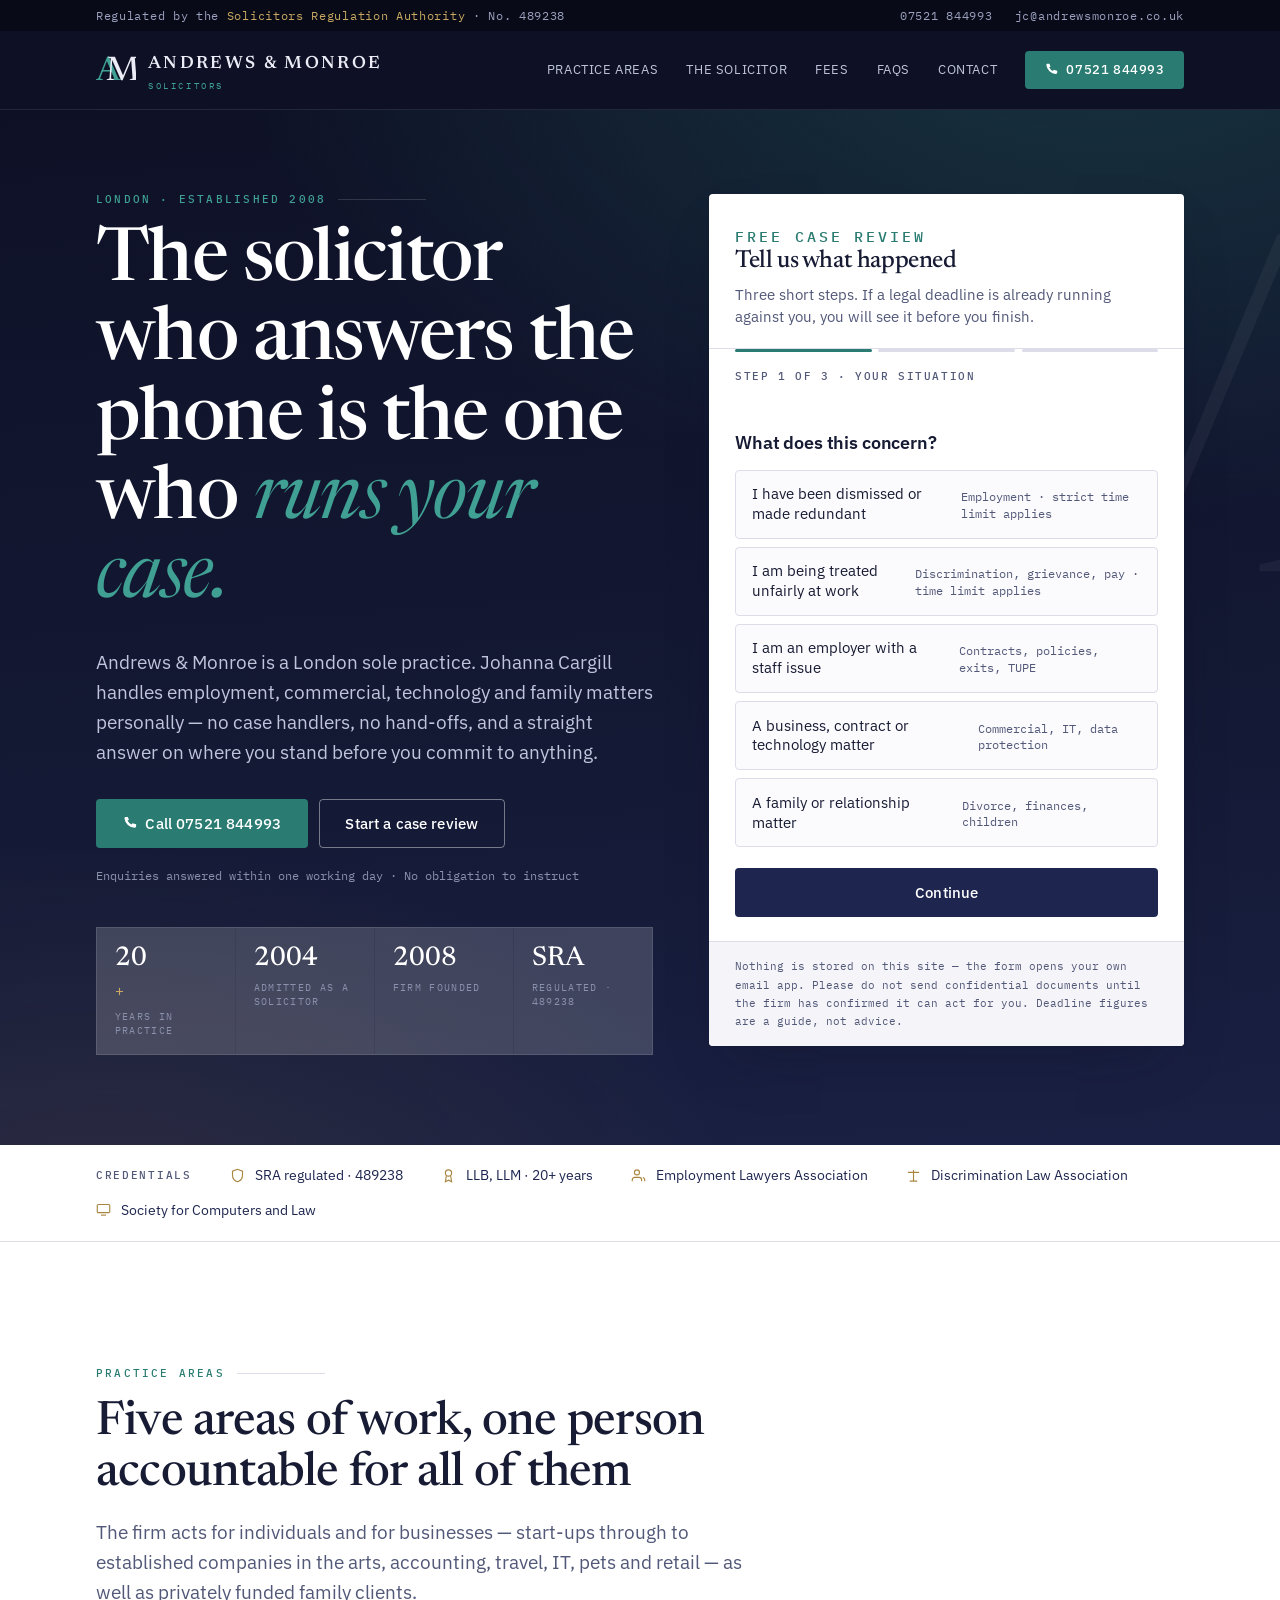
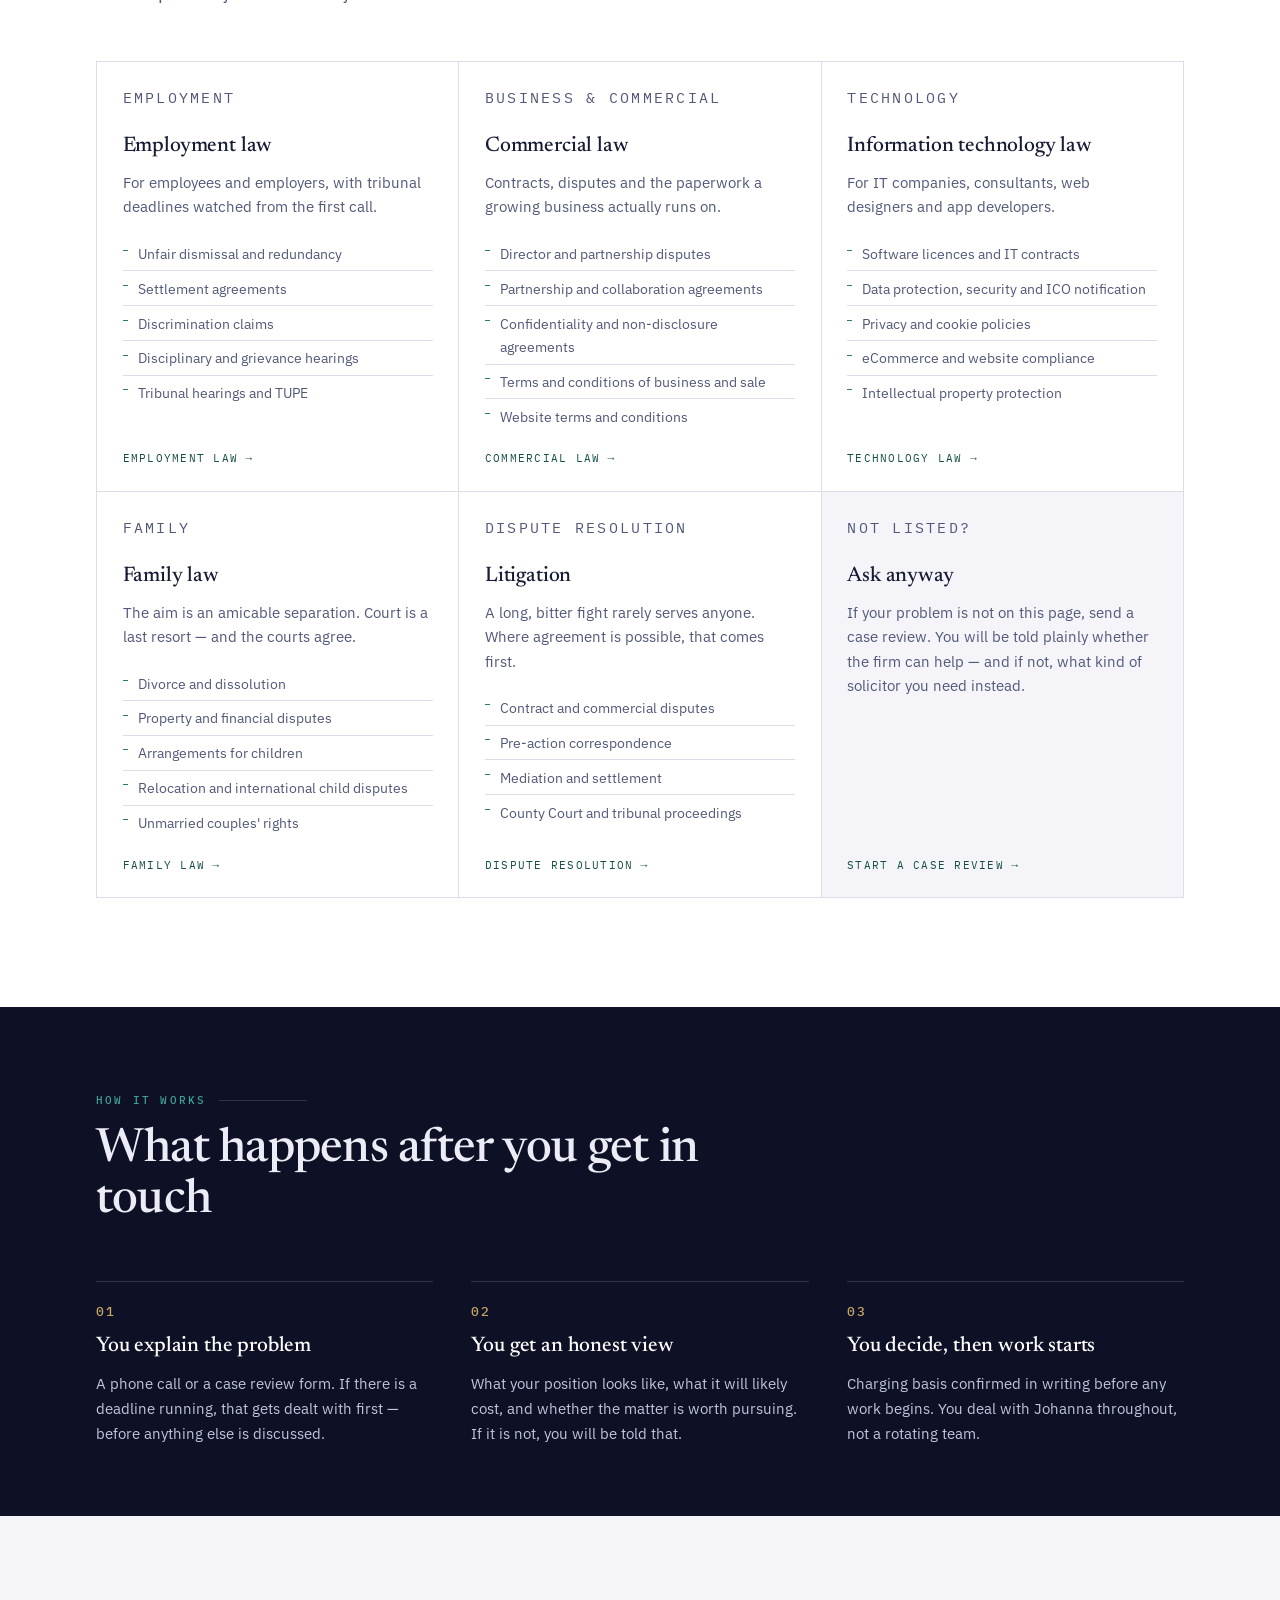
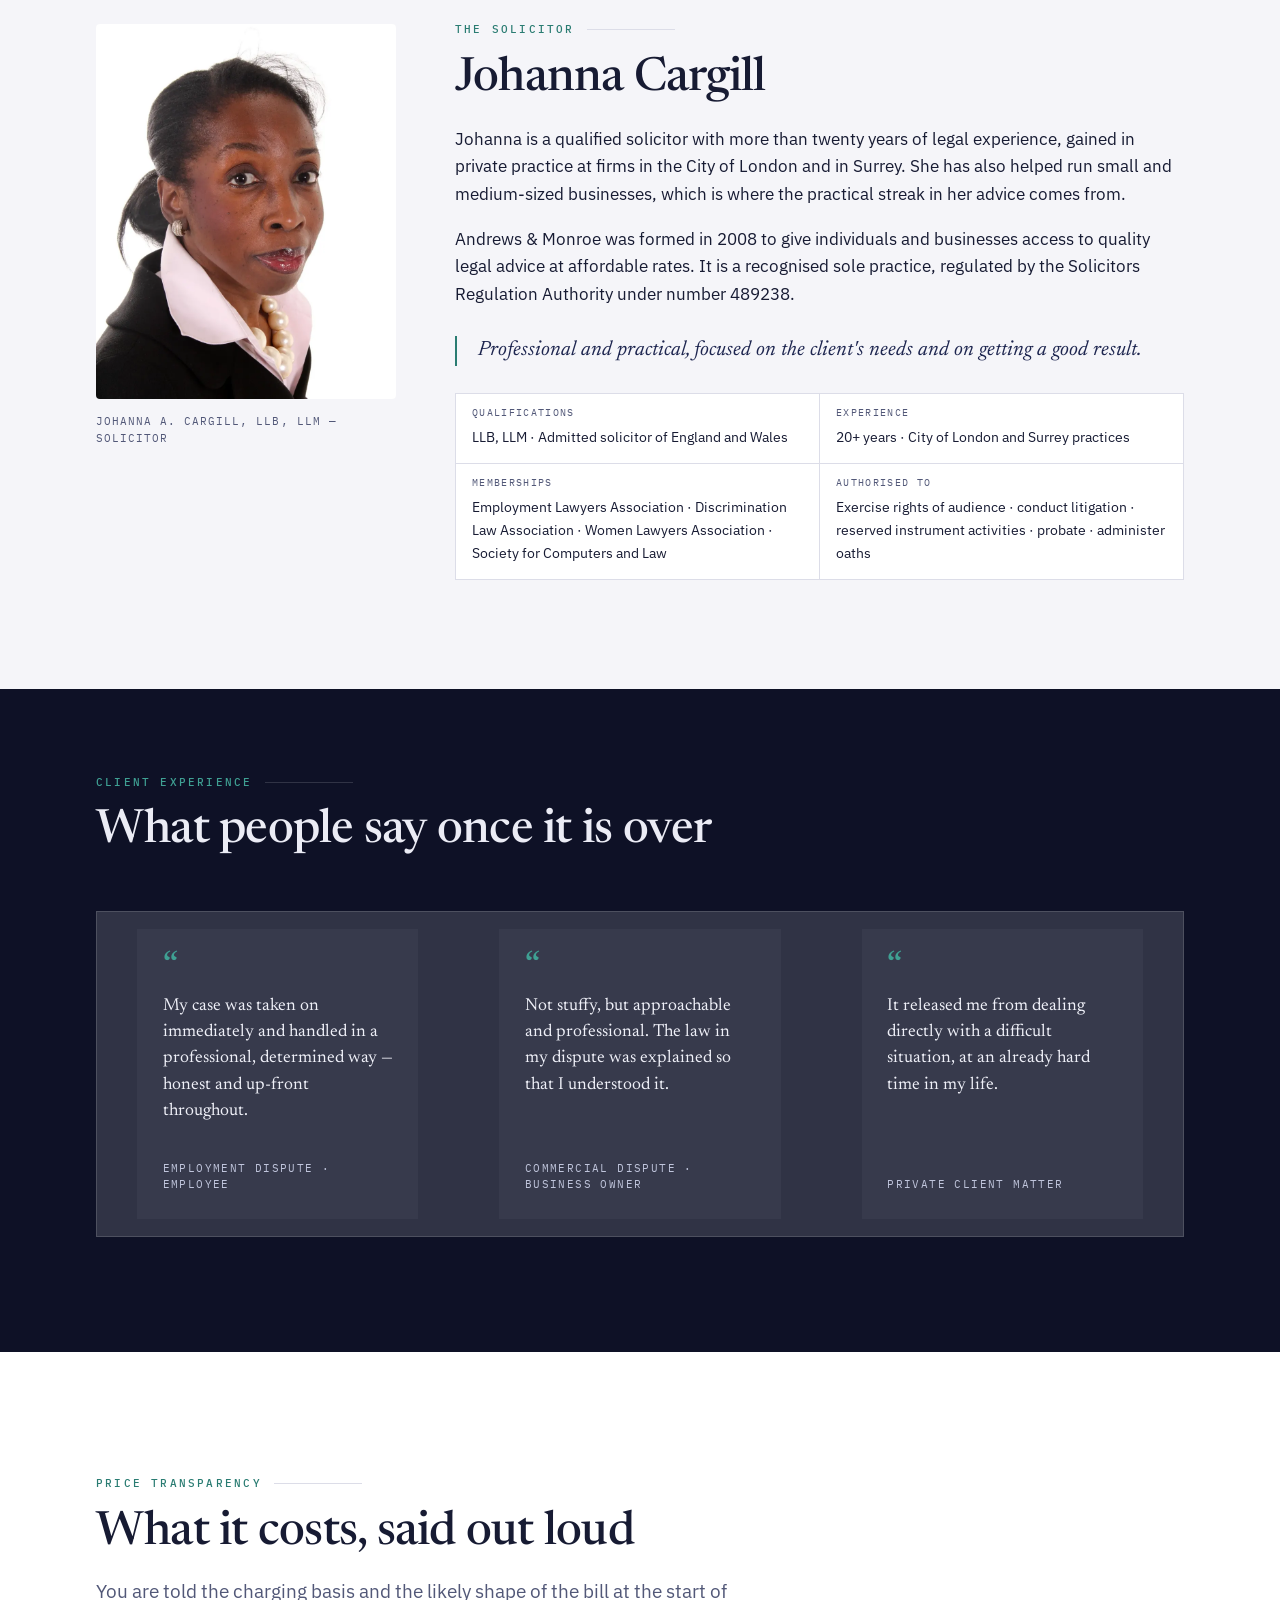
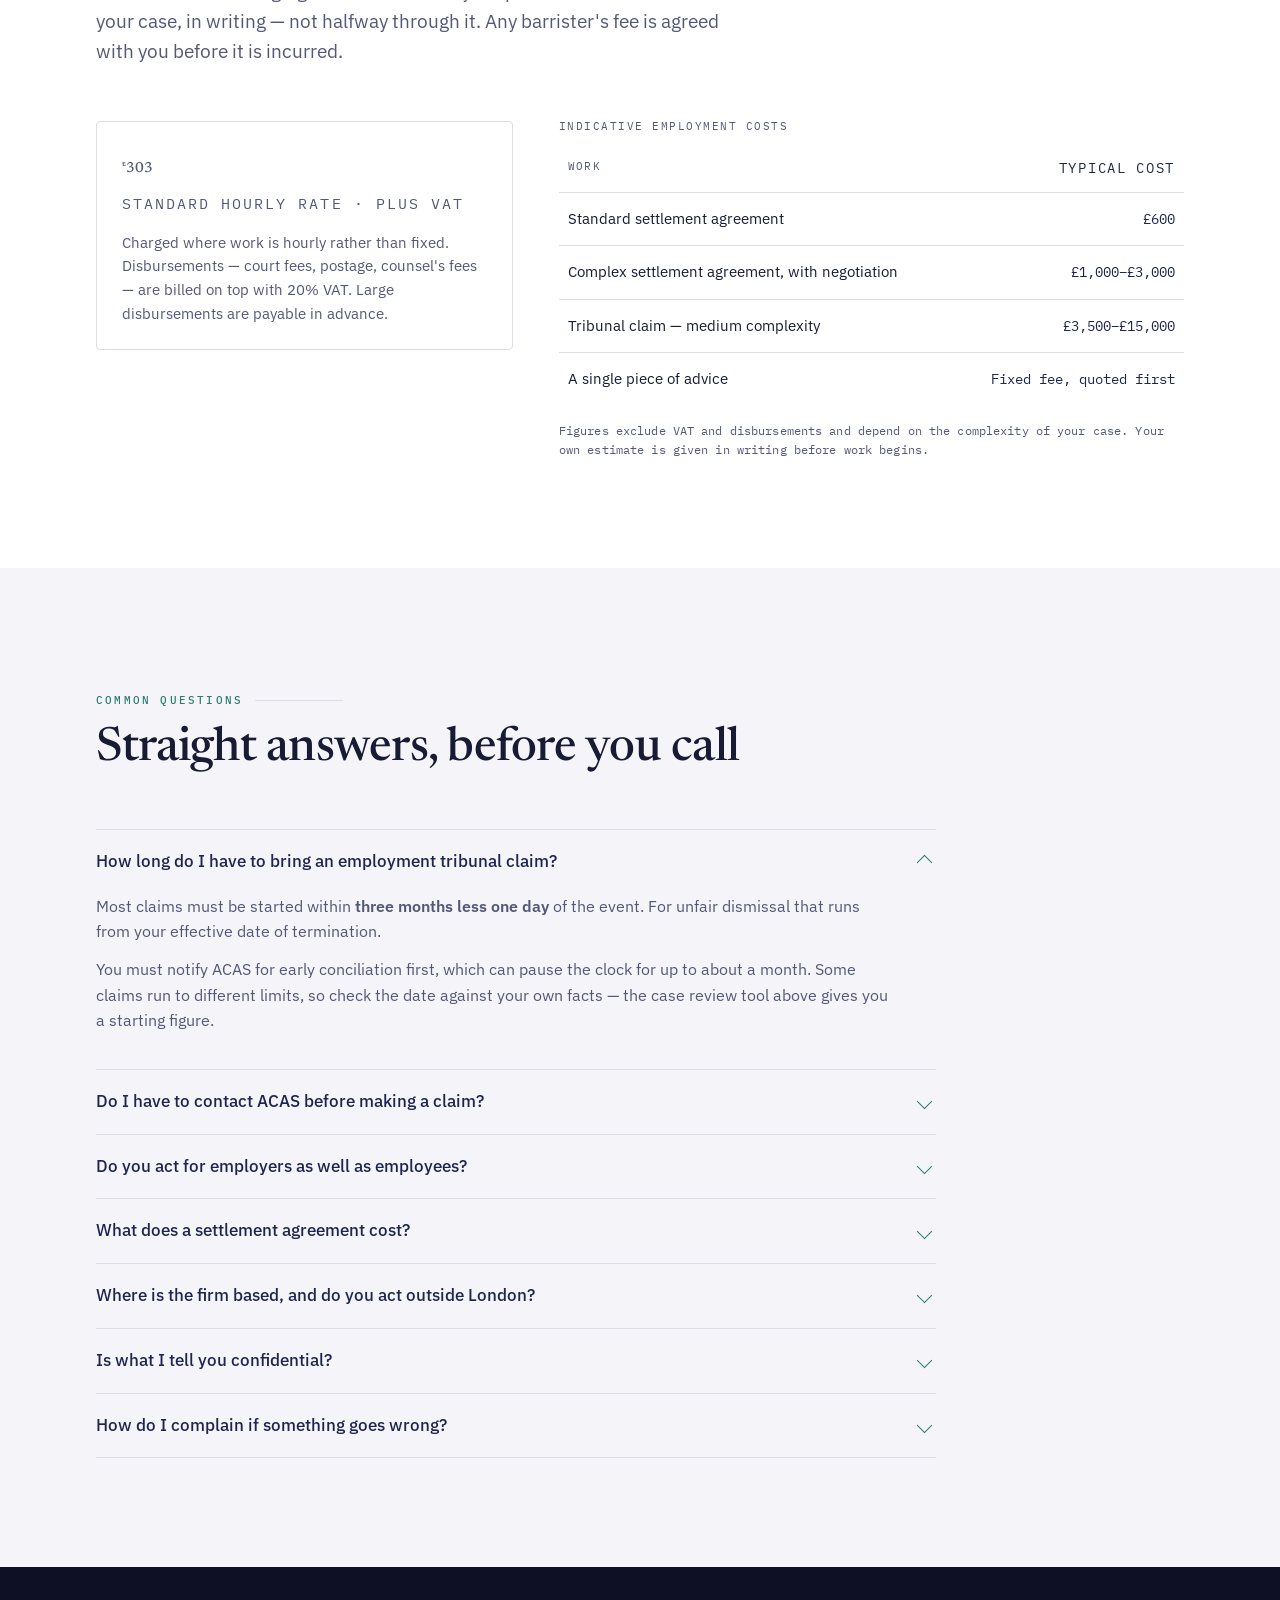
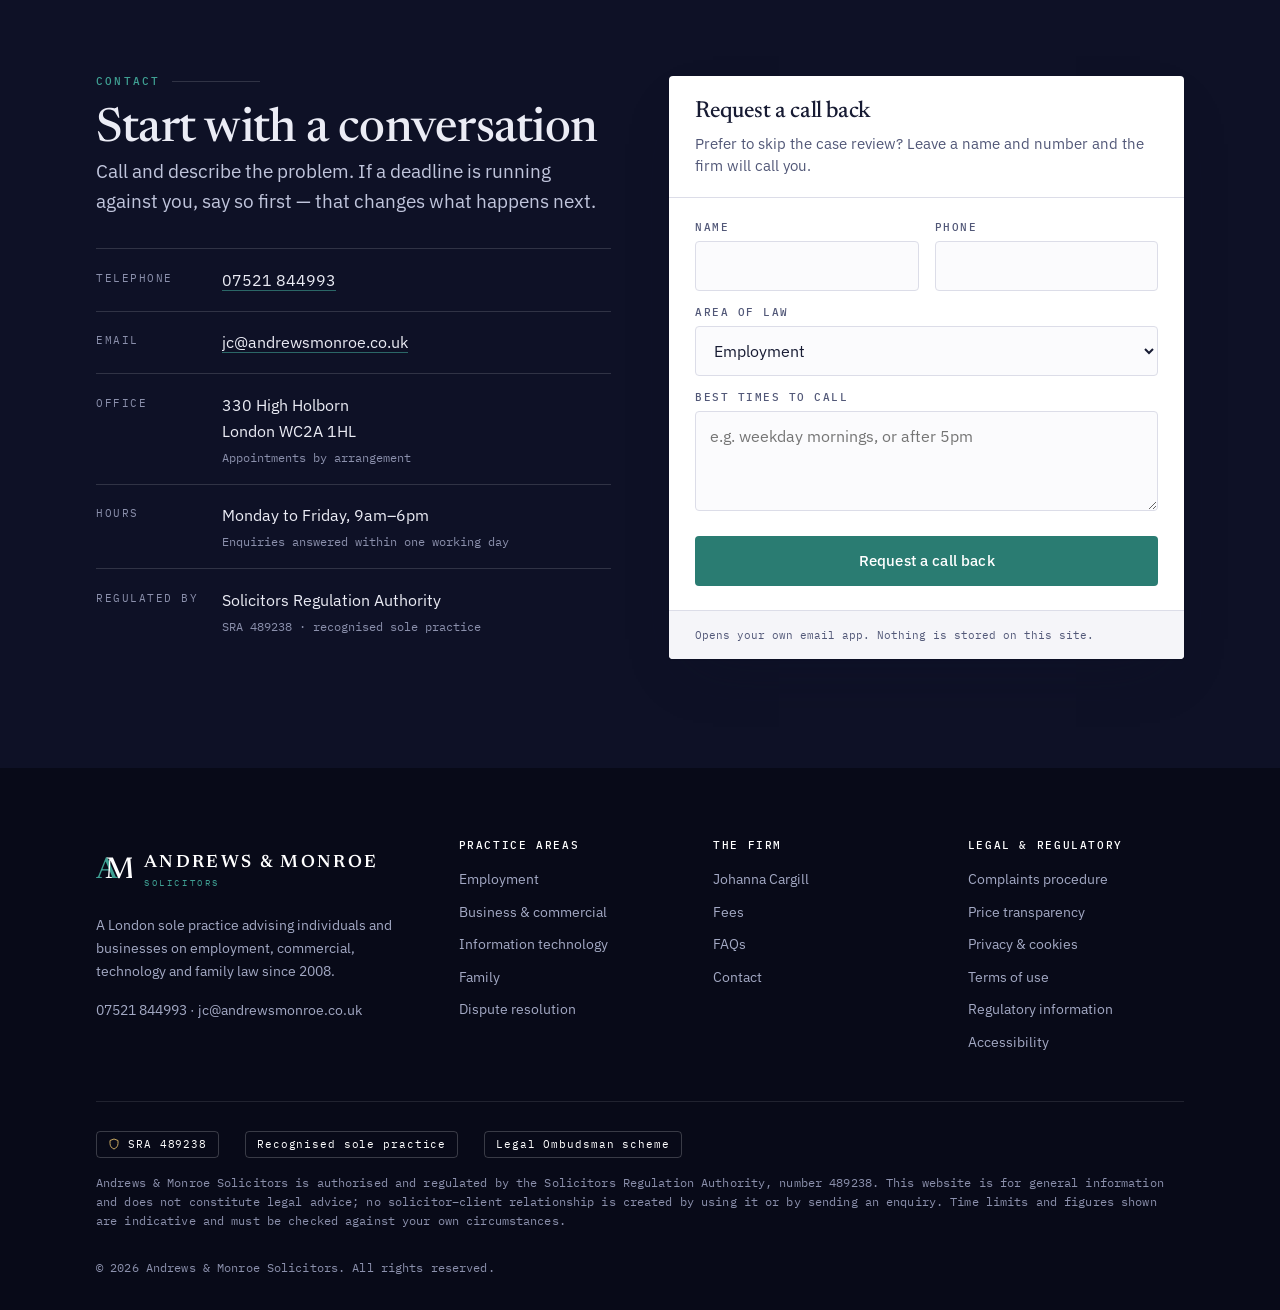
==== commit ea1ad47a: "Add regulatory disclosures required of UK law firms Adds regulatory.html covering the SRA Transparen" ====
--- a/index.html
+++ b/index.html
@@ -6,7 +6,7 @@
 <title>Andrews &amp; Monroe Solicitors | Employment, Commercial, IT &amp; Family Law, London</title>
 <meta name="description" content="London solicitors for employment, business, technology and family law. Led by Johanna A. Cargill LLB LLM, 20+ years in practice. SRA regulated, no. 489238. Call 07521 844993.">
 <meta name="theme-color" content="#0E1126">
-<link rel="canonical" href="https://julianshaw2000.github.io/andrews-monroe-preview/index.html">
+<link rel="canonical" href="https://julianshaw2000.github.io/andrews-monroe-demo/index.html">
 <!-- PREVIEW BUILD. Not the production markup: added at deploy time so an
      unfinished site carrying unverified regulatory content is never indexed
      under the firm's name. Remove when the content is signed off. -->
@@ -16,8 +16,8 @@
 <meta property="og:site_name" content="Andrews &amp; Monroe Solicitors">
 <meta property="og:title" content="Andrews &amp; Monroe Solicitors — London">
 <meta property="og:description" content="Employment, commercial, technology and family law. Twenty years in practice. SRA regulated.">
-<meta property="og:url" content="https://julianshaw2000.github.io/andrews-monroe-preview/index.html">
-<meta property="og:image" content="https://julianshaw2000.github.io/andrews-monroe-preview/assets/og-image.png">
+<meta property="og:url" content="https://julianshaw2000.github.io/andrews-monroe-demo/index.html">
+<meta property="og:image" content="https://julianshaw2000.github.io/andrews-monroe-demo/assets/og-image.png">
 <meta property="og:image:width" content="1200">
 <meta property="og:image:height" content="630">
 <meta property="og:image:alt" content="Andrews &amp; Monroe Solicitors, London. Regulated by the SRA, number 489238.">
@@ -884,6 +884,7 @@
           <li><a href="#fees">Price transparency</a></li>
           <li><a href="privacy.html">Privacy &amp; cookies</a></li>
           <li><a href="terms.html">Terms of use</a></li>
+          <li><a href="regulatory.html">Regulatory information</a></li>
           <li><a href="accessibility.html">Accessibility</a></li>
         </ul>
       </div>
--- a/assets/site.css
+++ b/assets/site.css
@@ -382,6 +382,11 @@
 .legal .box p{font-size:.94rem;color:var(--slate)}
 .legal .box p strong{color:var(--text)}
 .updated{font:400 .71rem/1.6 var(--mono);color:var(--slate);letter-spacing:.04em;margin-bottom:2rem}
+/* A required disclosure whose value the firm has not supplied yet. Styled to
+   look unfinished on purpose — a blank cell reads as "nothing to declare",
+   which for insurance or VAT would be a false statement rather than a gap. */
+.pending{font-family:var(--mono);font-size:.86rem;color:var(--amber)}
+.pending::before{content:"⚠ ";font-family:var(--sans)}
 code{font:400 .92em/1.4 var(--mono);background:var(--paper);border:1px solid var(--rule);border-radius:3px;padding:.08em .35em}
 .legal .box code{background:var(--white)}
 
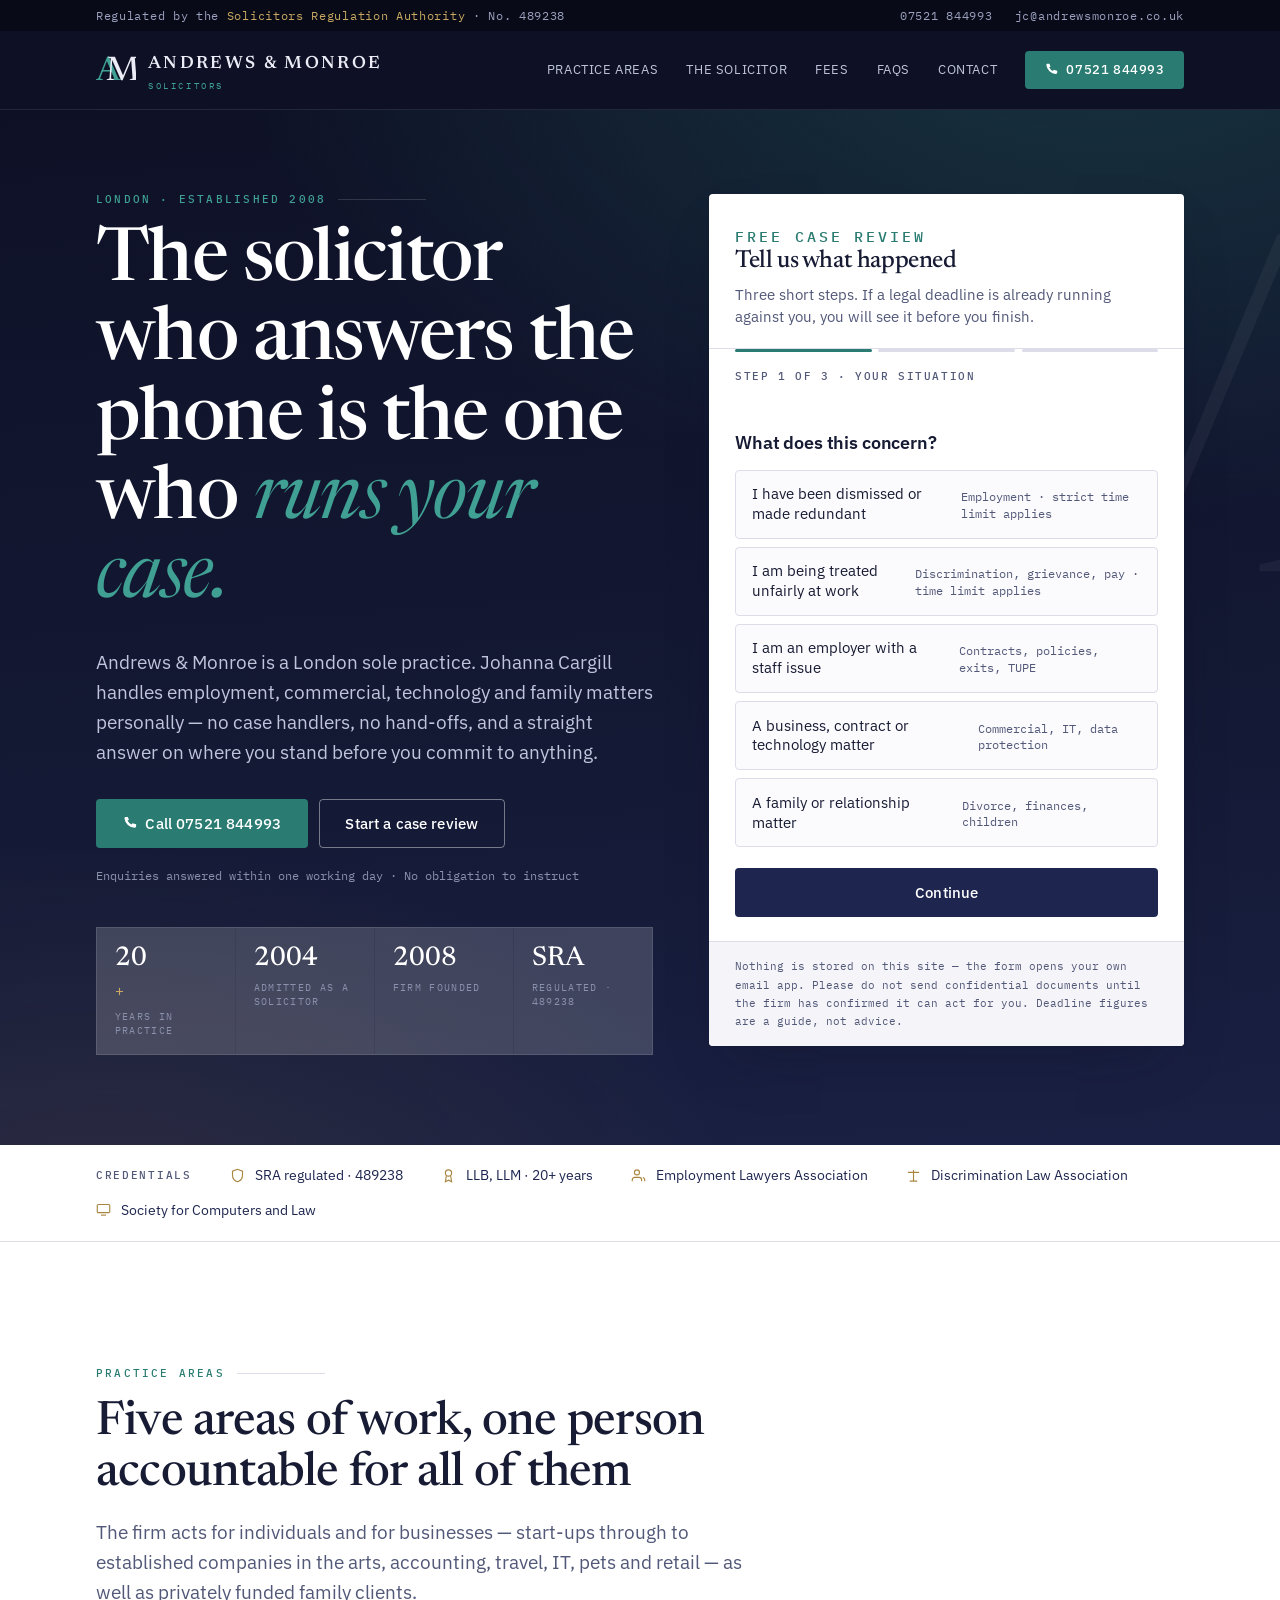
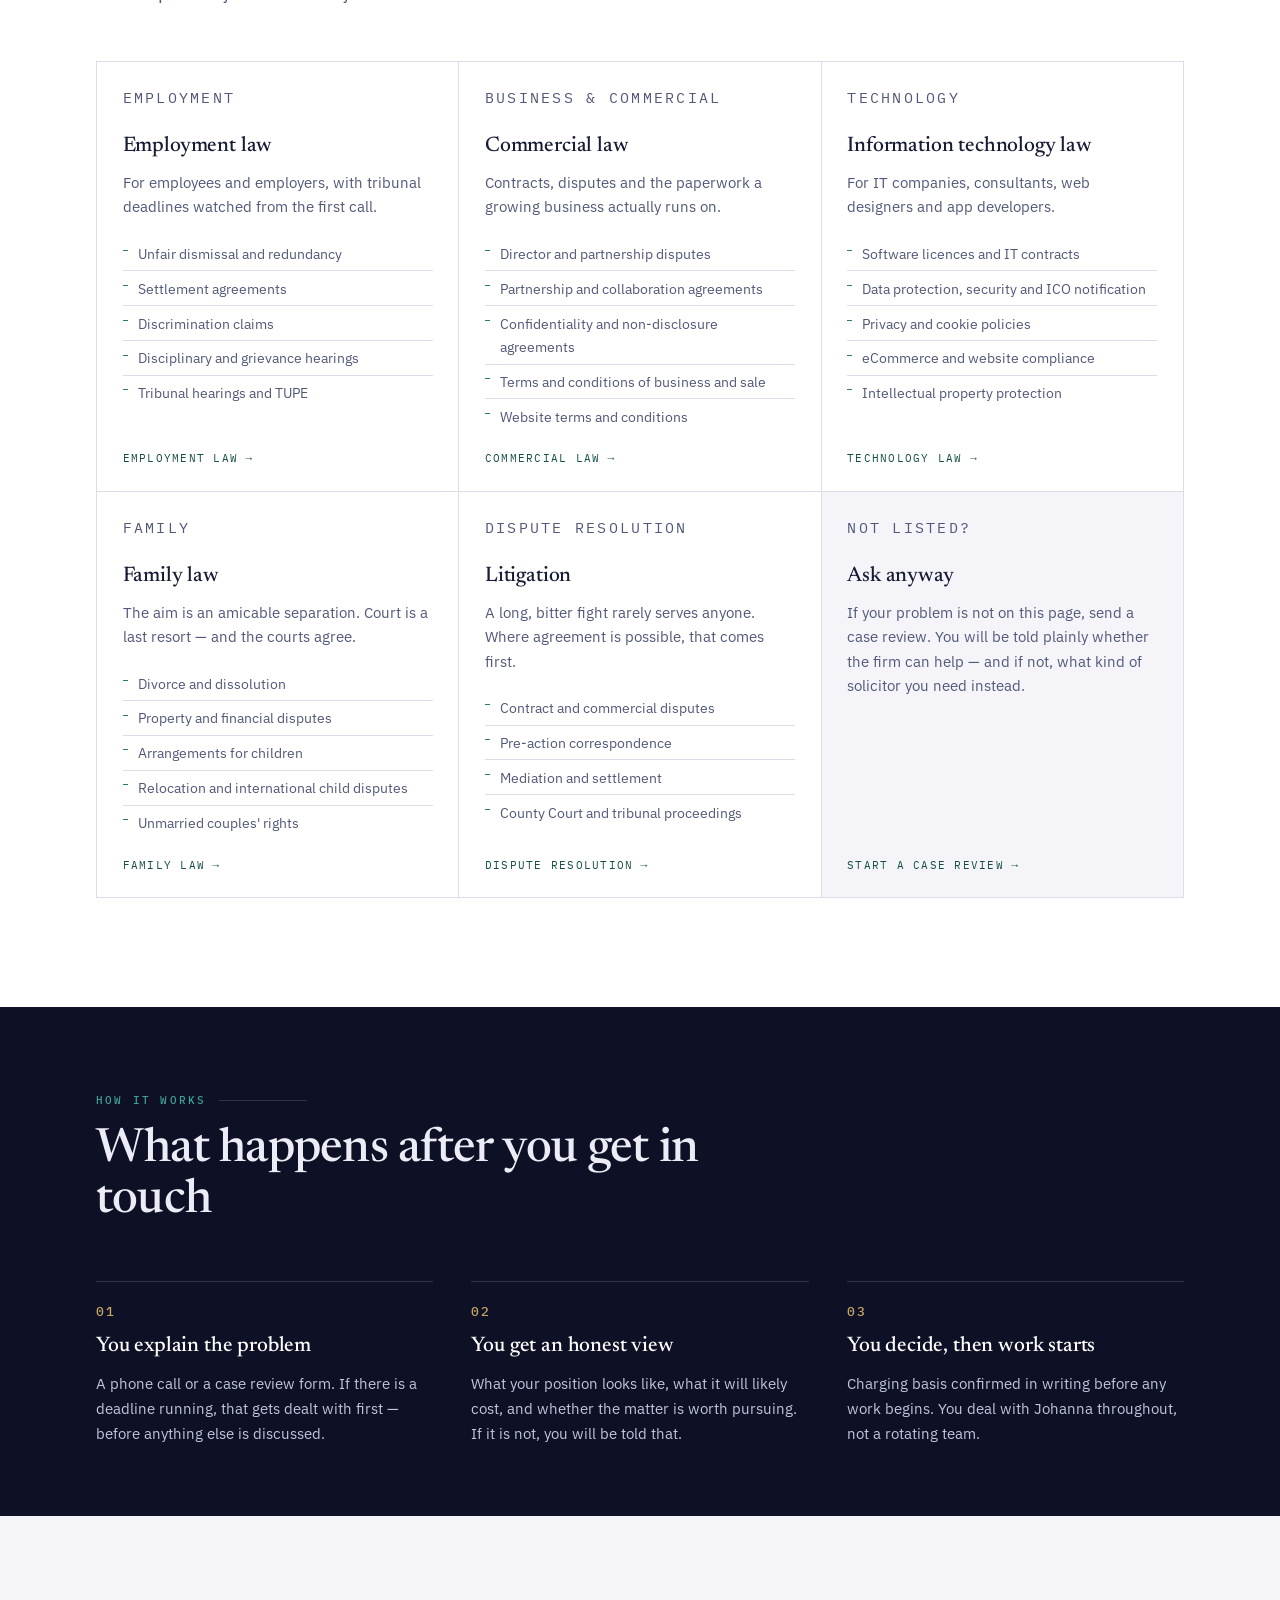
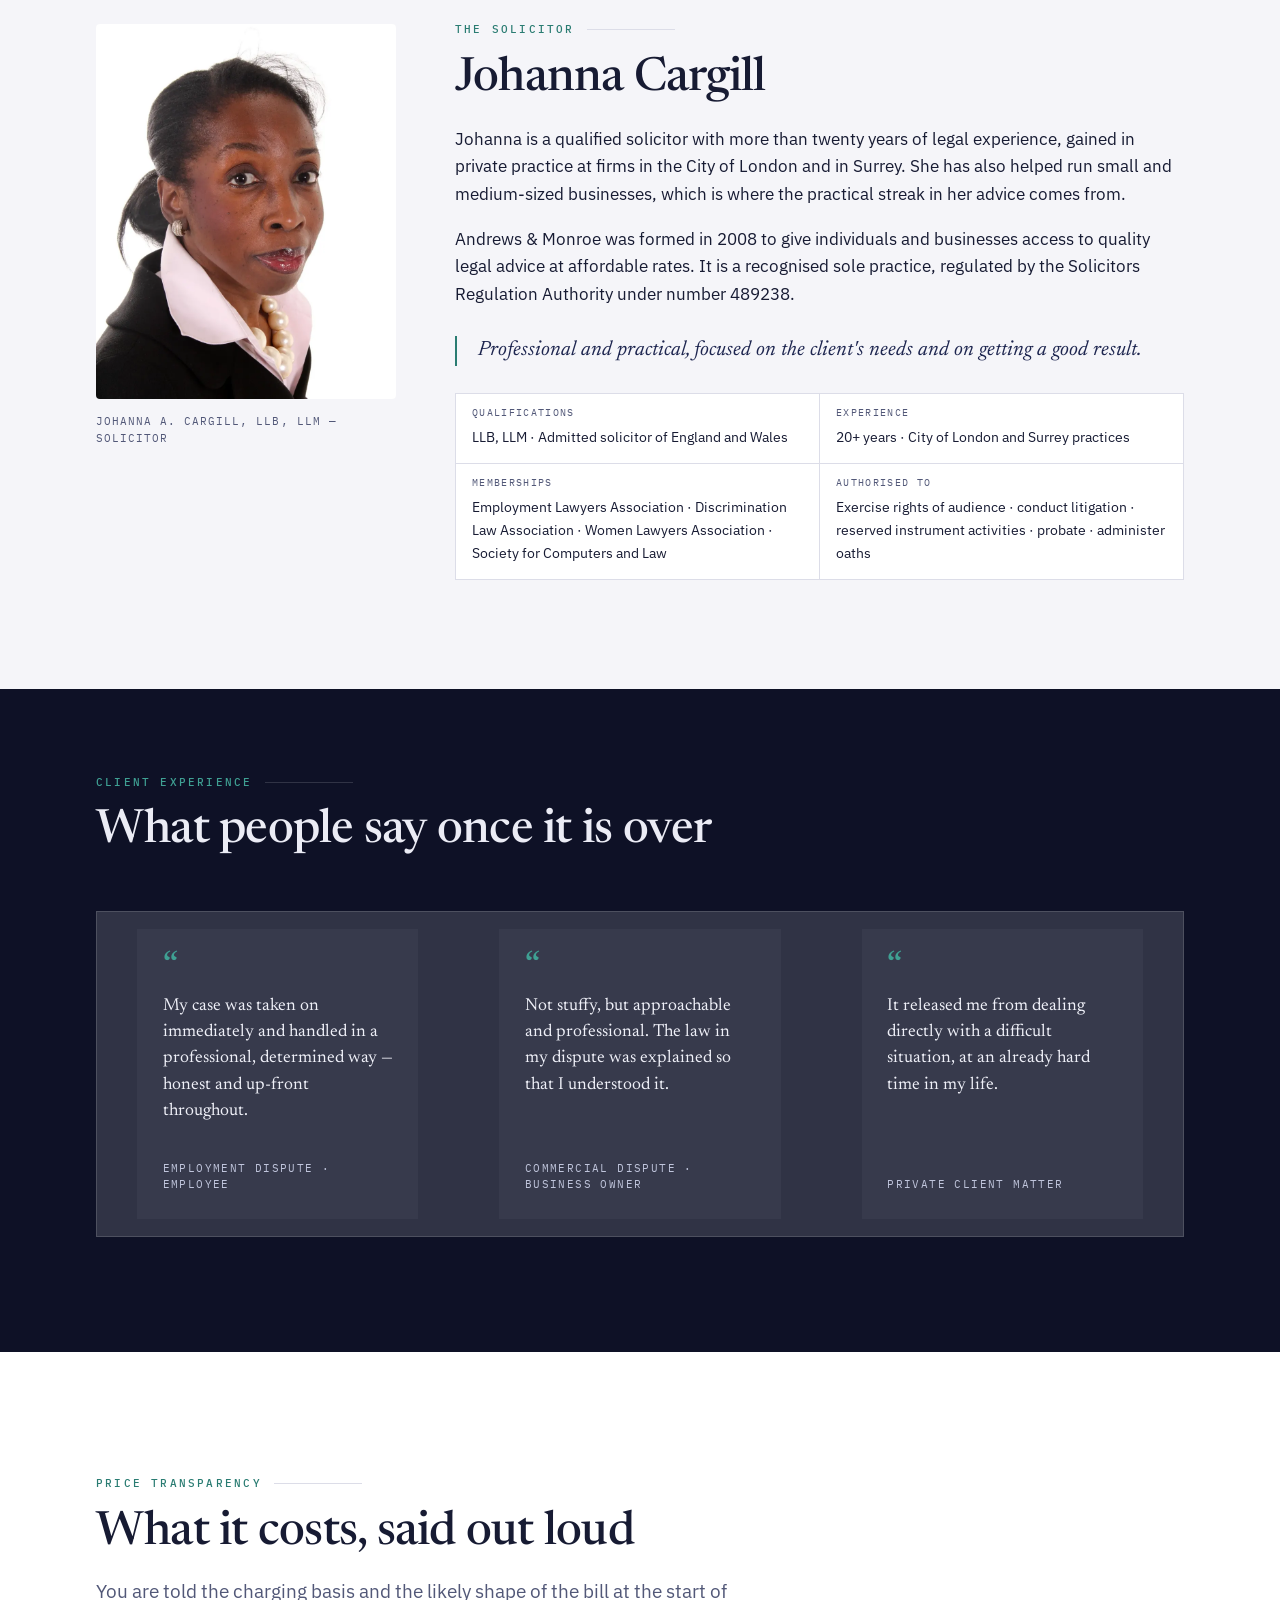
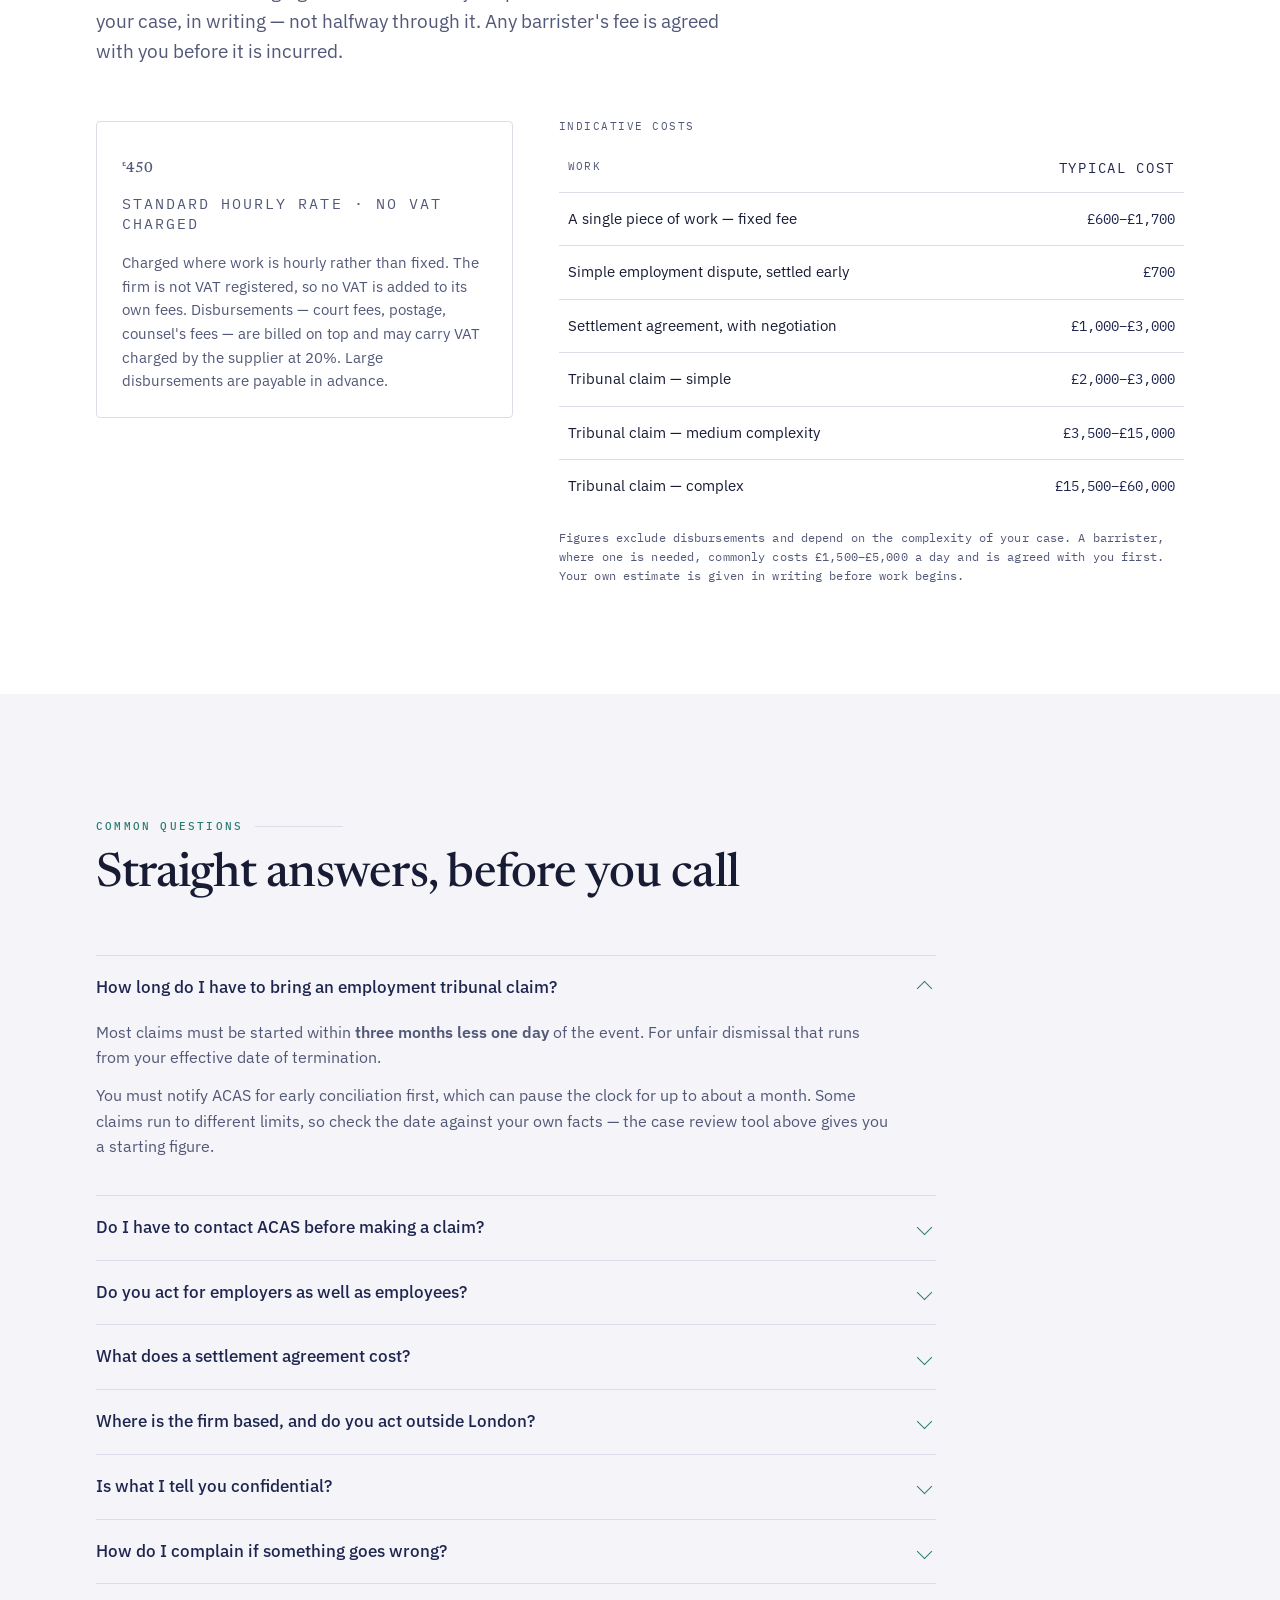
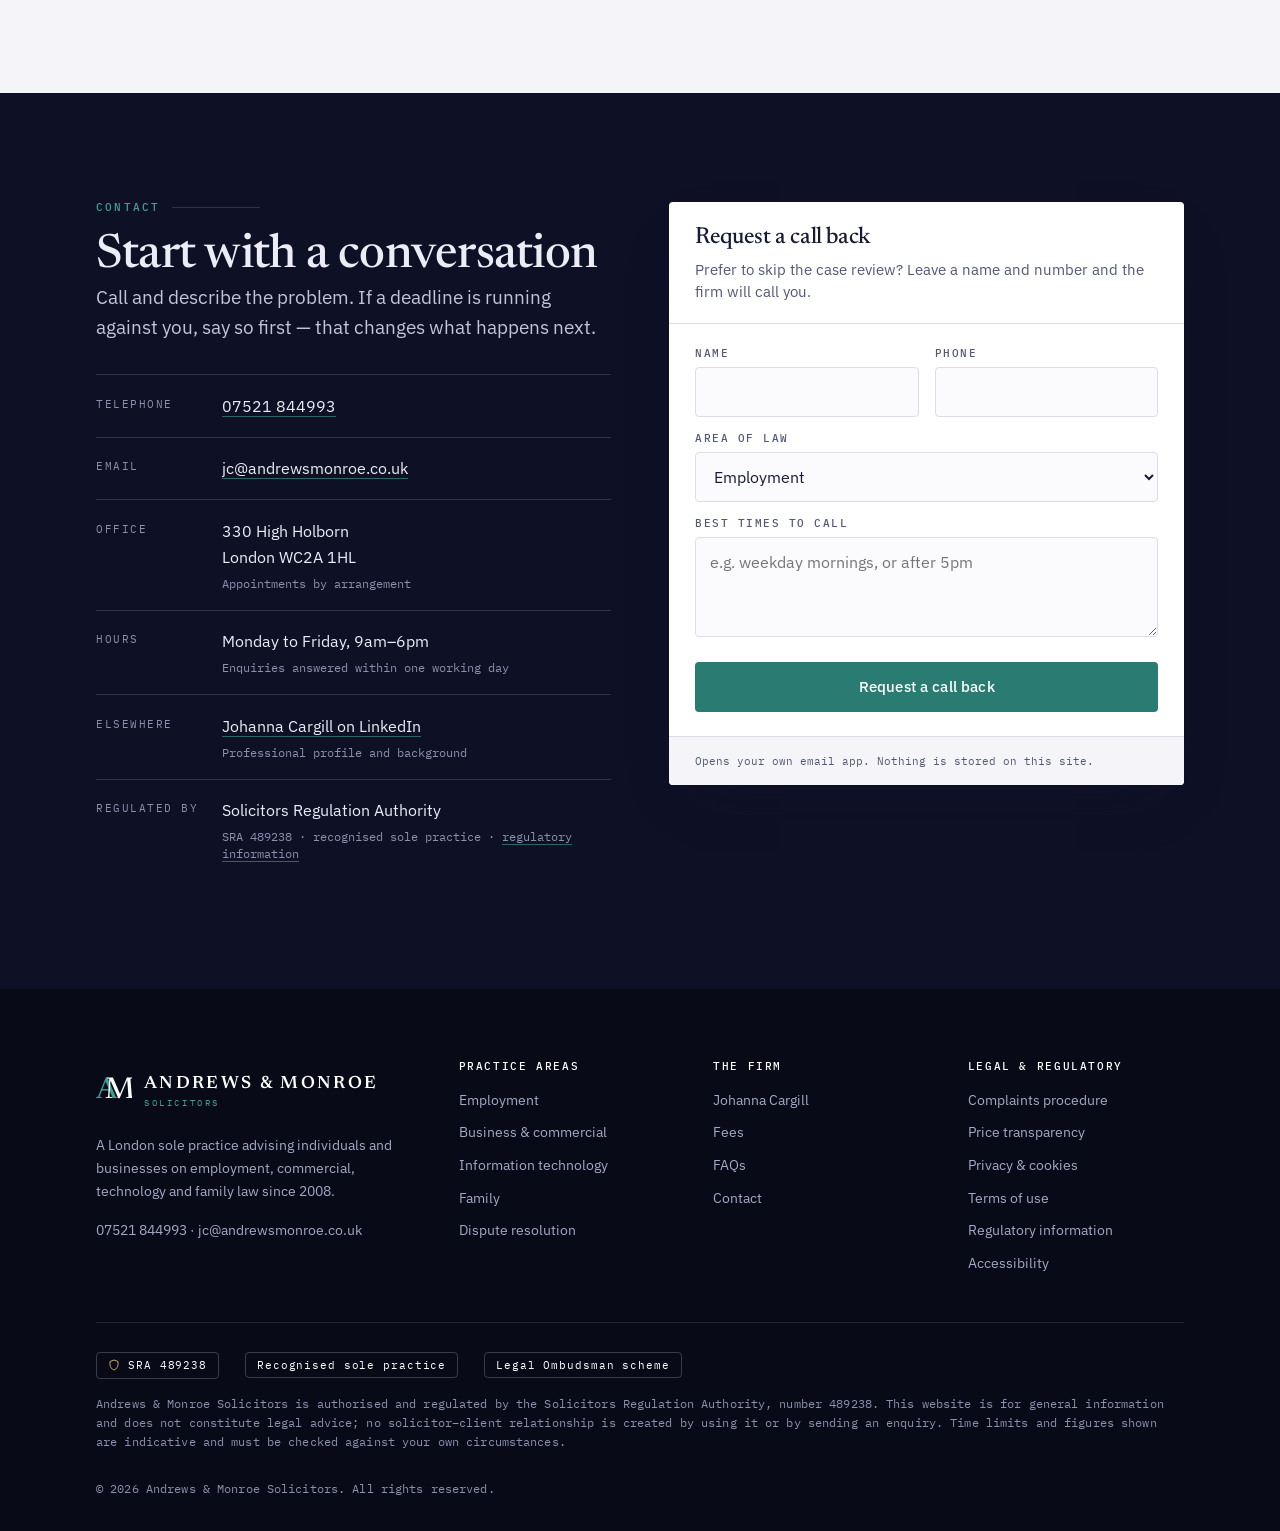
==== commit 6ea7dbc4: "Reconcile against the firm's live site Crawled andrewsmonroe.co.uk including seven policy sub-pages " ====
--- a/index.html
+++ b/index.html
@@ -94,7 +94,7 @@
         {
           "@type": "Question",
           "name": "What does a settlement agreement cost?",
-          "acceptedAnswer": { "@type": "Answer", "text": "A standard settlement agreement is charged at £600. Where negotiation is needed the cost typically falls between £1,000 and £3,000. Figures exclude VAT and disbursements, and your own estimate is given in writing before work starts." }
+          "acceptedAnswer": { "@type": "Answer", "text": "A simple employment dispute that settles early is charged at a fixed fee of around £700. Where negotiation is needed the cost typically falls between £1,000 and £3,000. The firm is not VAT registered, so no VAT is added to its fees, though disbursements may carry VAT charged by the supplier. Your own estimate is given in writing before work starts." }
         },
         {
           "@type": "Question",
@@ -688,25 +688,36 @@
     </div>
 
     <div class="fees rv">
+      <!-- TODO(verify): every figure below is taken from the firm's own published
+           price transparency page at andrewsmonroe.co.uk/price-transparency, which
+           states an hourly rate of £450 and that the firm is NOT VAT registered.
+           The original project brief said £303 plus VAT and a £600 settlement
+           agreement; that appears to be out of date. Confirm which is current
+           before launch — under the SRA Transparency Rules this is a regulatory
+           matter, not a copy question. -->
       <div class="rate">
-        <p class="rate__n"><sup>&pound;</sup>303</p>
-        <p class="rate__u">Standard hourly rate &middot; plus VAT</p>
-        <p>Charged where work is hourly rather than fixed. Disbursements — court fees, postage, counsel's fees — are
-          billed on top with 20% VAT. Large disbursements are payable in advance.</p>
+        <p class="rate__n"><sup>&pound;</sup>450</p>
+        <p class="rate__u">Standard hourly rate &middot; no VAT charged</p>
+        <p>Charged where work is hourly rather than fixed. The firm is not VAT registered, so no VAT is added to its
+          own fees. Disbursements — court fees, postage, counsel's fees — are billed on top and may carry VAT charged
+          by the supplier at 20%. Large disbursements are payable in advance.</p>
       </div>
       <div>
         <table>
-          <caption>Indicative employment costs</caption>
+          <caption>Indicative costs</caption>
           <thead><tr><th scope="col">Work</th><th scope="col">Typical cost</th></tr></thead>
           <tbody>
-            <tr><td>Standard settlement agreement</td><td>&pound;600</td></tr>
-            <tr><td>Complex settlement agreement, with negotiation</td><td>&pound;1,000&ndash;&pound;3,000</td></tr>
+            <tr><td>A single piece of work &mdash; fixed fee</td><td>&pound;600&ndash;&pound;1,700</td></tr>
+            <tr><td>Simple employment dispute, settled early</td><td>&pound;700</td></tr>
+            <tr><td>Settlement agreement, with negotiation</td><td>&pound;1,000&ndash;&pound;3,000</td></tr>
+            <tr><td>Tribunal claim &mdash; simple</td><td>&pound;2,000&ndash;&pound;3,000</td></tr>
             <tr><td>Tribunal claim &mdash; medium complexity</td><td>&pound;3,500&ndash;&pound;15,000</td></tr>
-            <tr><td>A single piece of advice</td><td>Fixed fee, quoted first</td></tr>
+            <tr><td>Tribunal claim &mdash; complex</td><td>&pound;15,500&ndash;&pound;60,000</td></tr>
           </tbody>
         </table>
-        <p class="micro" style="margin-top:1rem">Figures exclude VAT and disbursements and depend on the complexity of
-          your case. Your own estimate is given in writing before work begins.</p>
+        <p class="micro" style="margin-top:1rem">Figures exclude disbursements and depend on the complexity of your
+          case. A barrister, where one is needed, commonly costs &pound;1,500&ndash;&pound;5,000 a day and is agreed
+          with you first. Your own estimate is given in writing before work begins.</p>
       </div>
     </div>
   </div>
@@ -753,9 +764,9 @@
       <details>
         <summary>What does a settlement agreement cost?</summary>
         <div class="faq__a">
-          <p>A standard settlement agreement is £600. Where negotiation is needed, expect £1,000 to £3,000 depending on
-            complexity. Figures exclude VAT and disbursements, and where your employer is contributing to your legal
-            fees that is factored in from the start.</p>
+          <p>A simple employment dispute that settles early is charged at a fixed fee of around £700. Where negotiation is
+            needed, expect £1,000 to £3,000 depending on complexity. The firm is not VAT registered, so no VAT is added to its fees, though disbursements may carry VAT charged by the supplier. Where your employer is
+            contributing to your legal fees, that is factored in from the start.</p>
         </div>
       </details>
 
@@ -804,7 +815,8 @@
         <div><dt>Email</dt><dd><a href="mailto:jc@andrewsmonroe.co.uk">jc@andrewsmonroe.co.uk</a></dd></div>
         <div><dt>Office</dt><dd>330 High Holborn<br>London WC2A 1HL<small>Appointments by arrangement</small></dd></div>
         <div><dt>Hours</dt><dd>Monday to Friday, 9am&ndash;6pm<small>Enquiries answered within one working day</small></dd></div>
-        <div><dt>Regulated by</dt><dd>Solicitors Regulation Authority<small>SRA 489238 &middot; recognised sole practice</small></dd></div>
+        <div><dt>Elsewhere</dt><dd><a href="https://www.linkedin.com/in/johanna-cargill-llm-ba2152b" rel="noopener">Johanna Cargill on LinkedIn</a><small>Professional profile and background</small></dd></div>
+        <div><dt>Regulated by</dt><dd>Solicitors Regulation Authority<small>SRA 489238 &middot; recognised sole practice &middot; <a href="regulatory.html">regulatory information</a></small></dd></div>
       </dl>
     </div>
 
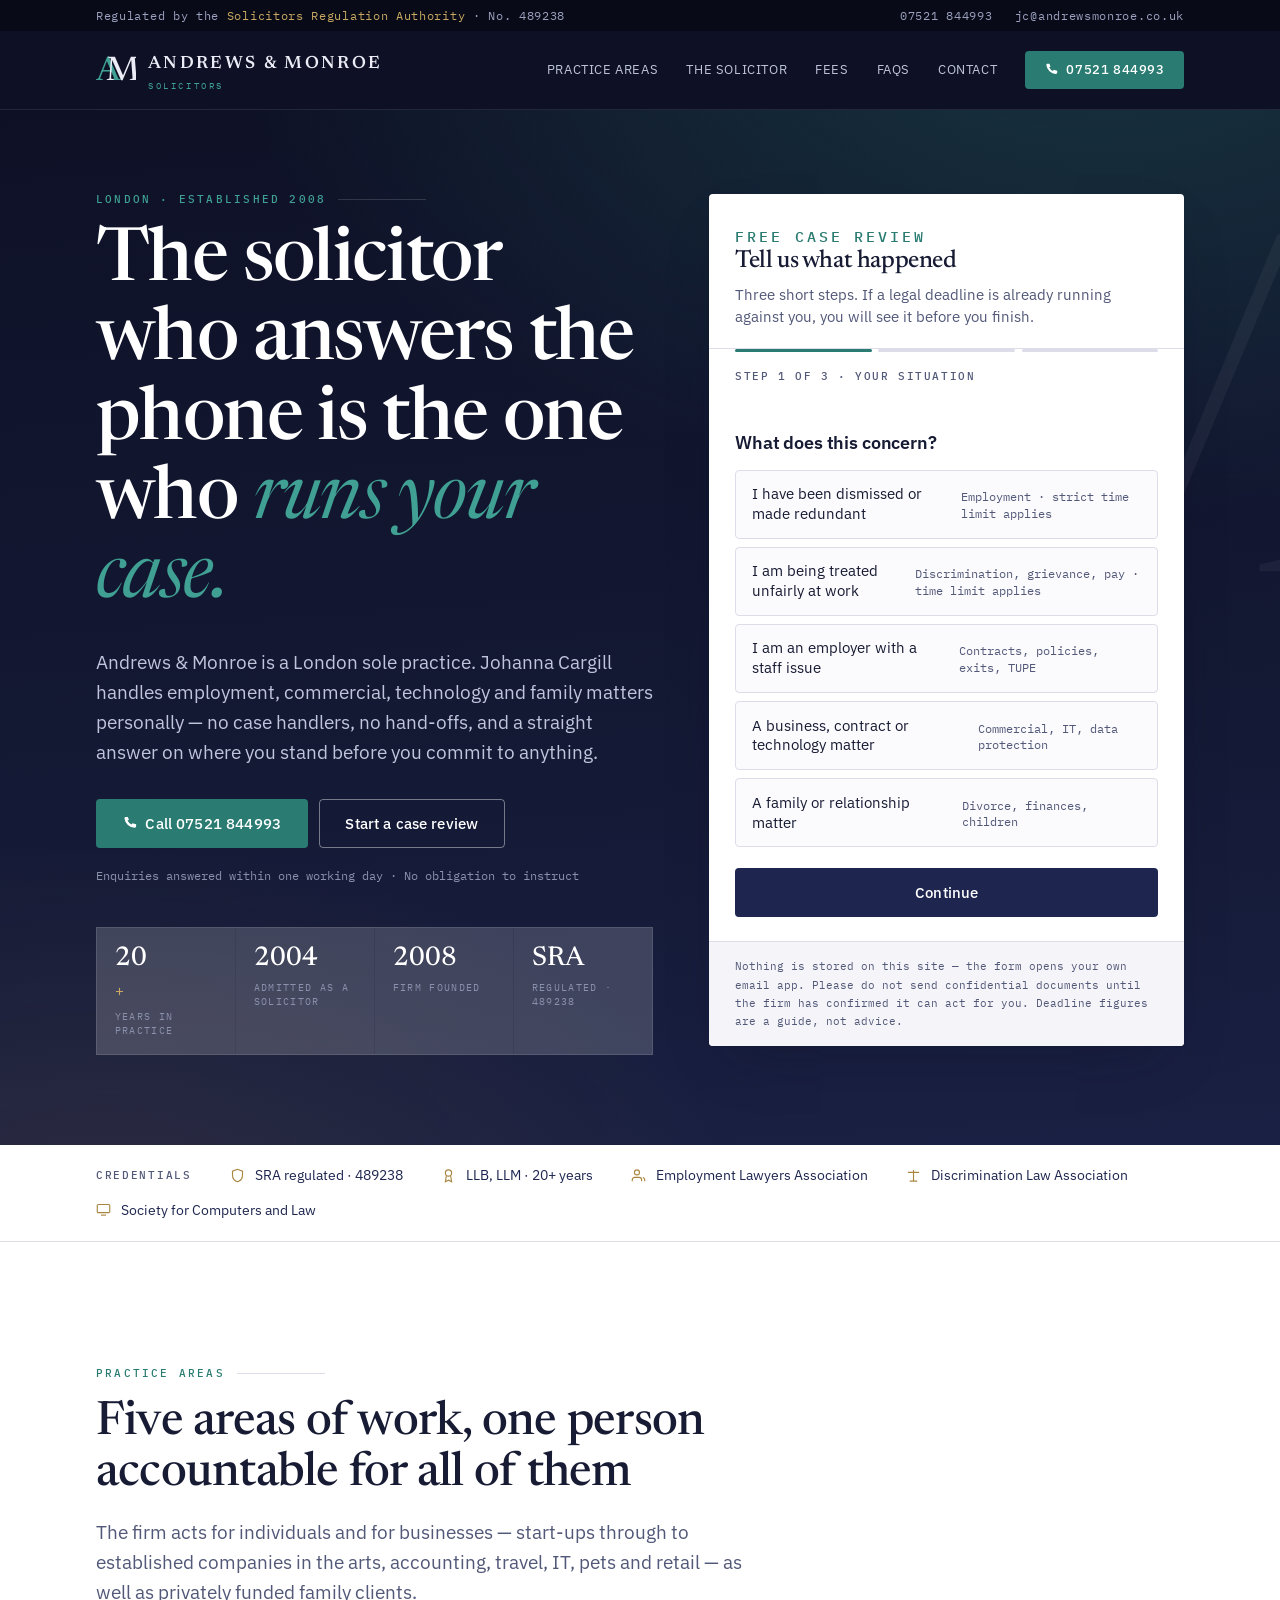
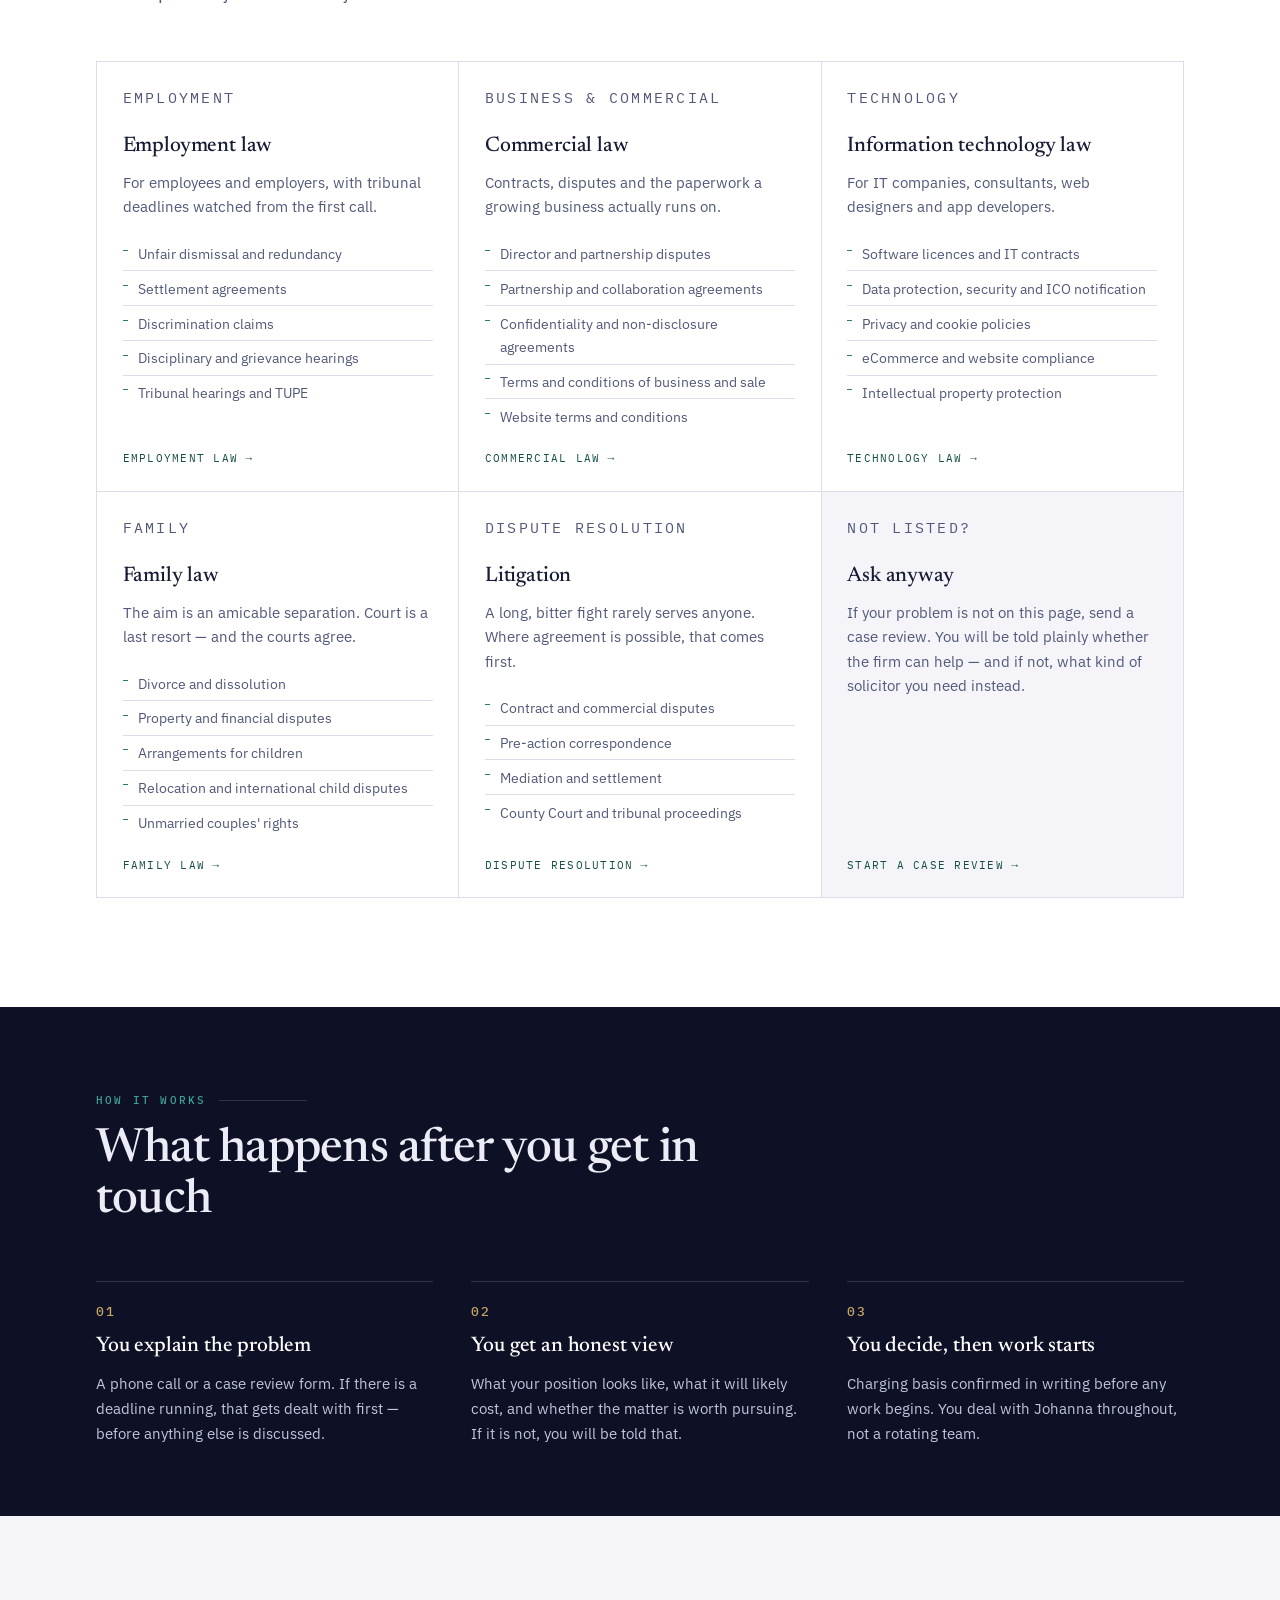
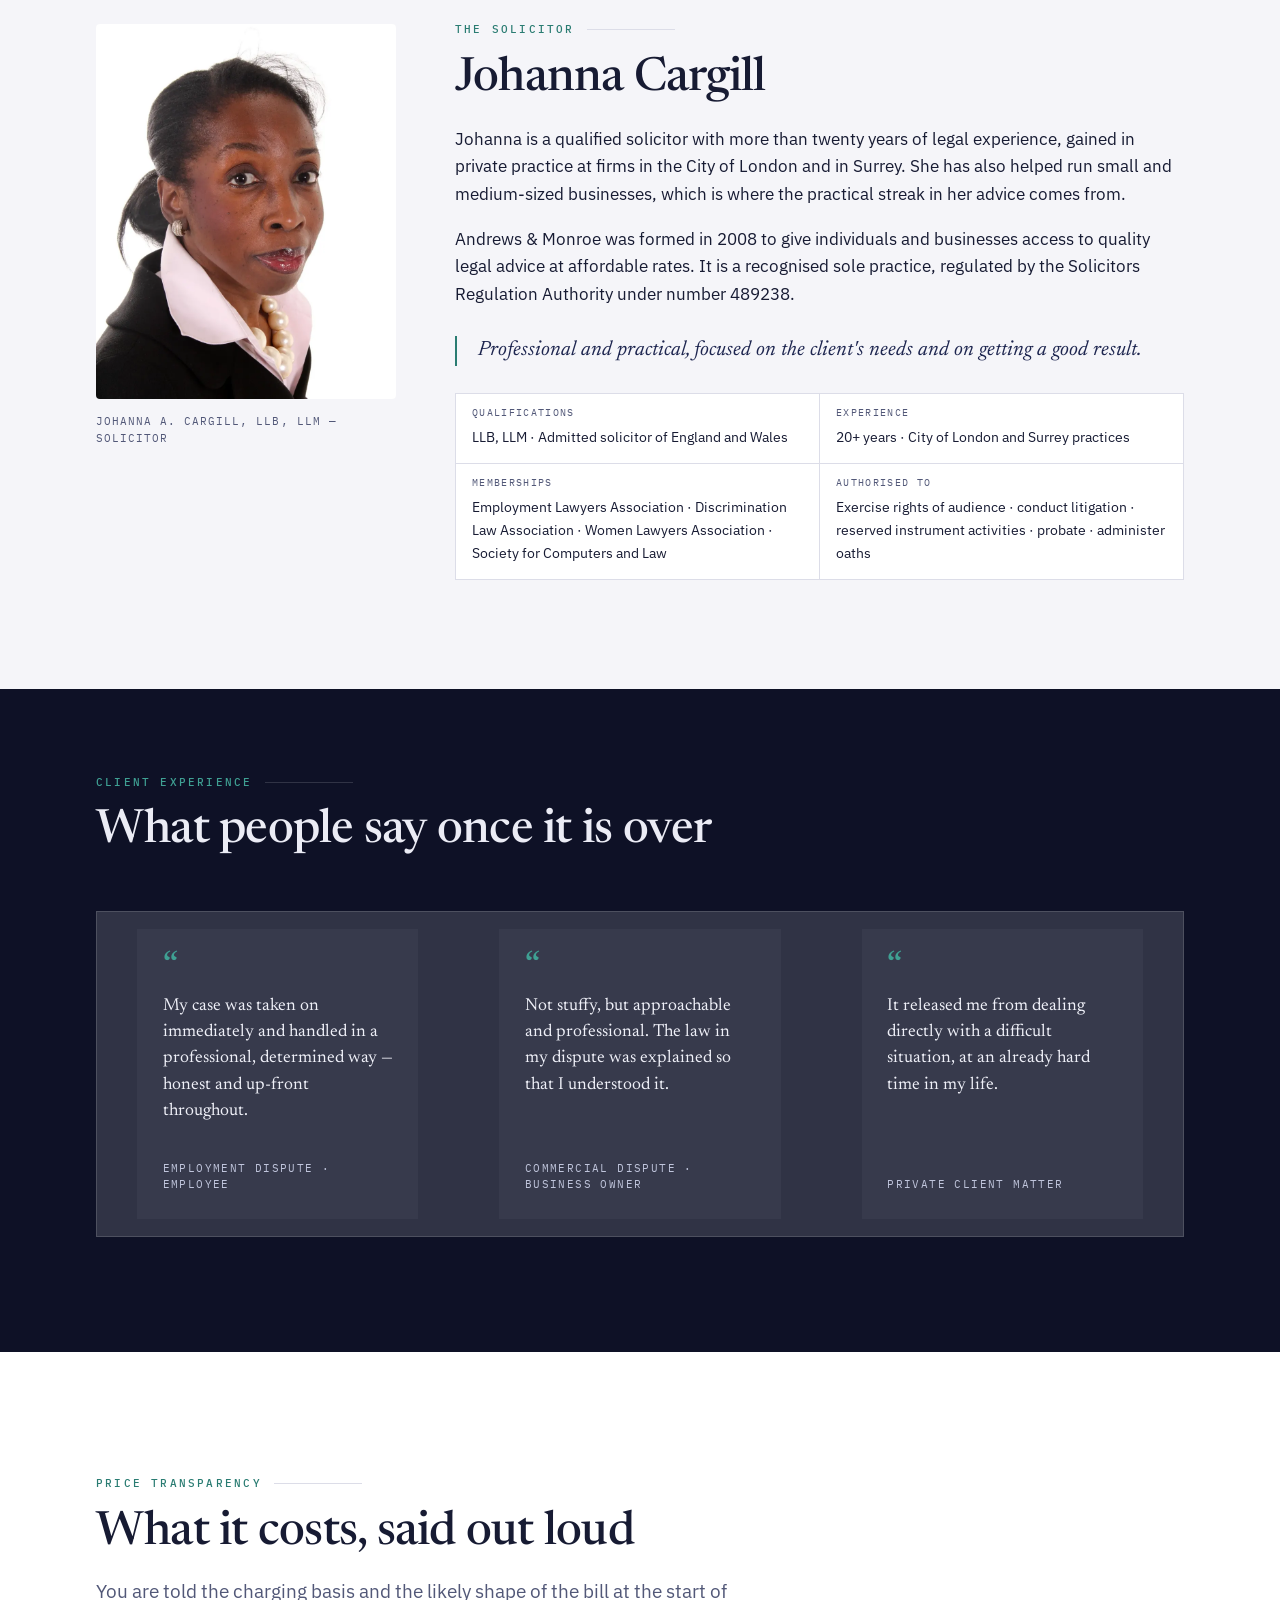
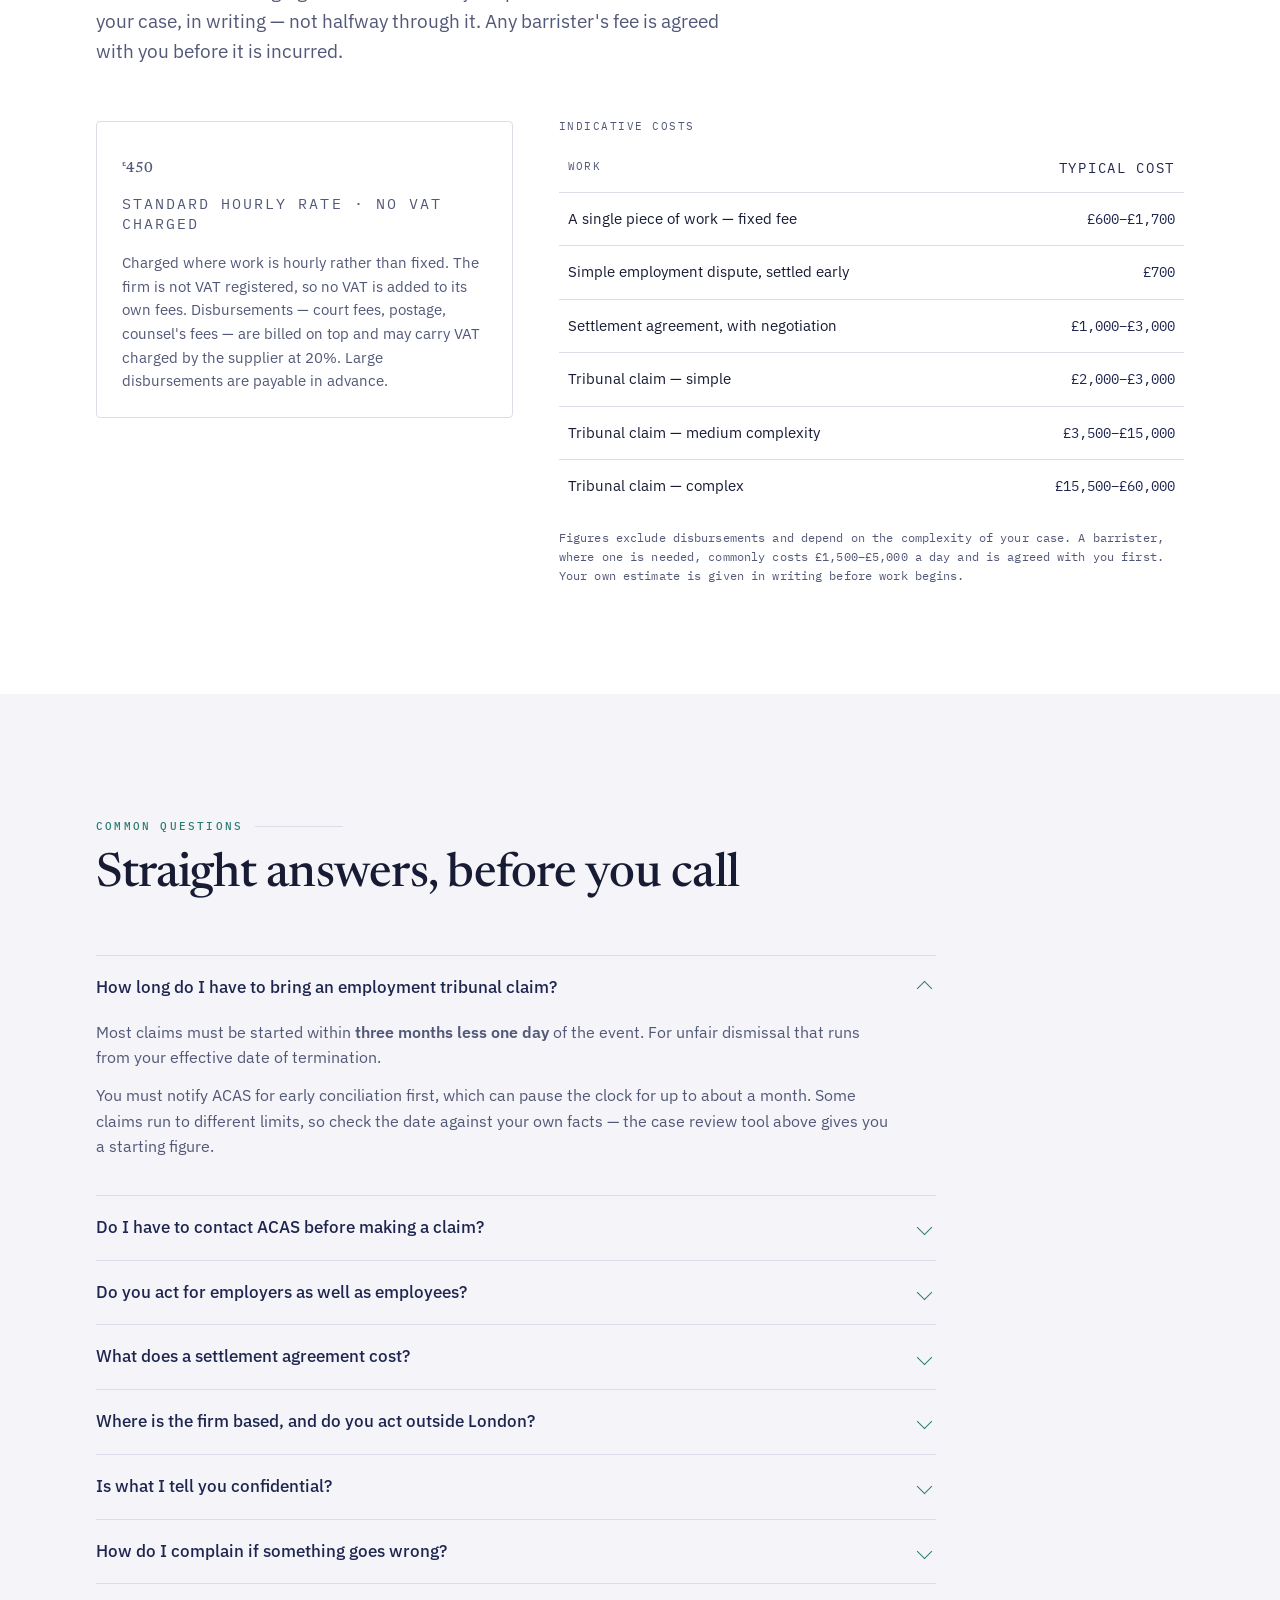
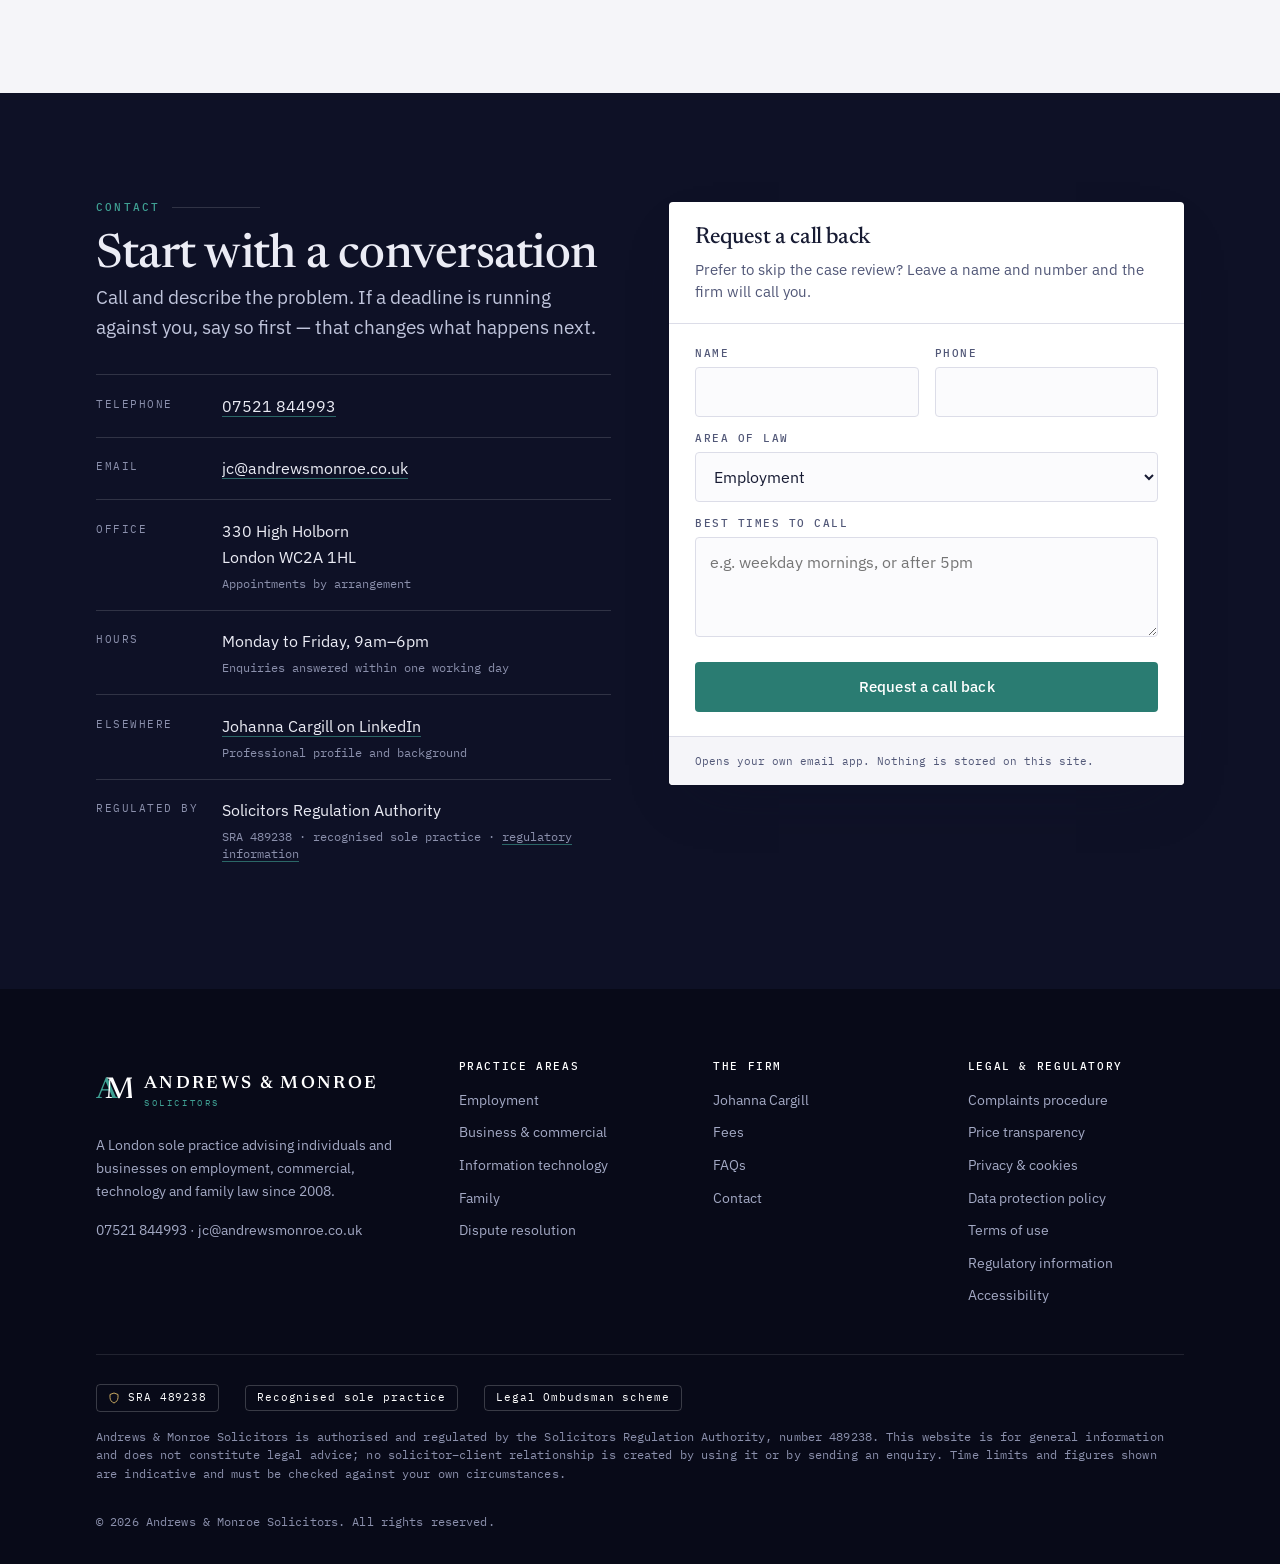
==== commit c5ec4e24: "Add a rewritten data protection policy Carries across the firm's Data Protection Policy, which was n" ====
--- a/index.html
+++ b/index.html
@@ -895,6 +895,7 @@
           <li><a href="complaints.html">Complaints procedure</a></li>
           <li><a href="#fees">Price transparency</a></li>
           <li><a href="privacy.html">Privacy &amp; cookies</a></li>
+          <li><a href="data-protection.html">Data protection policy</a></li>
           <li><a href="terms.html">Terms of use</a></li>
           <li><a href="regulatory.html">Regulatory information</a></li>
           <li><a href="accessibility.html">Accessibility</a></li>
